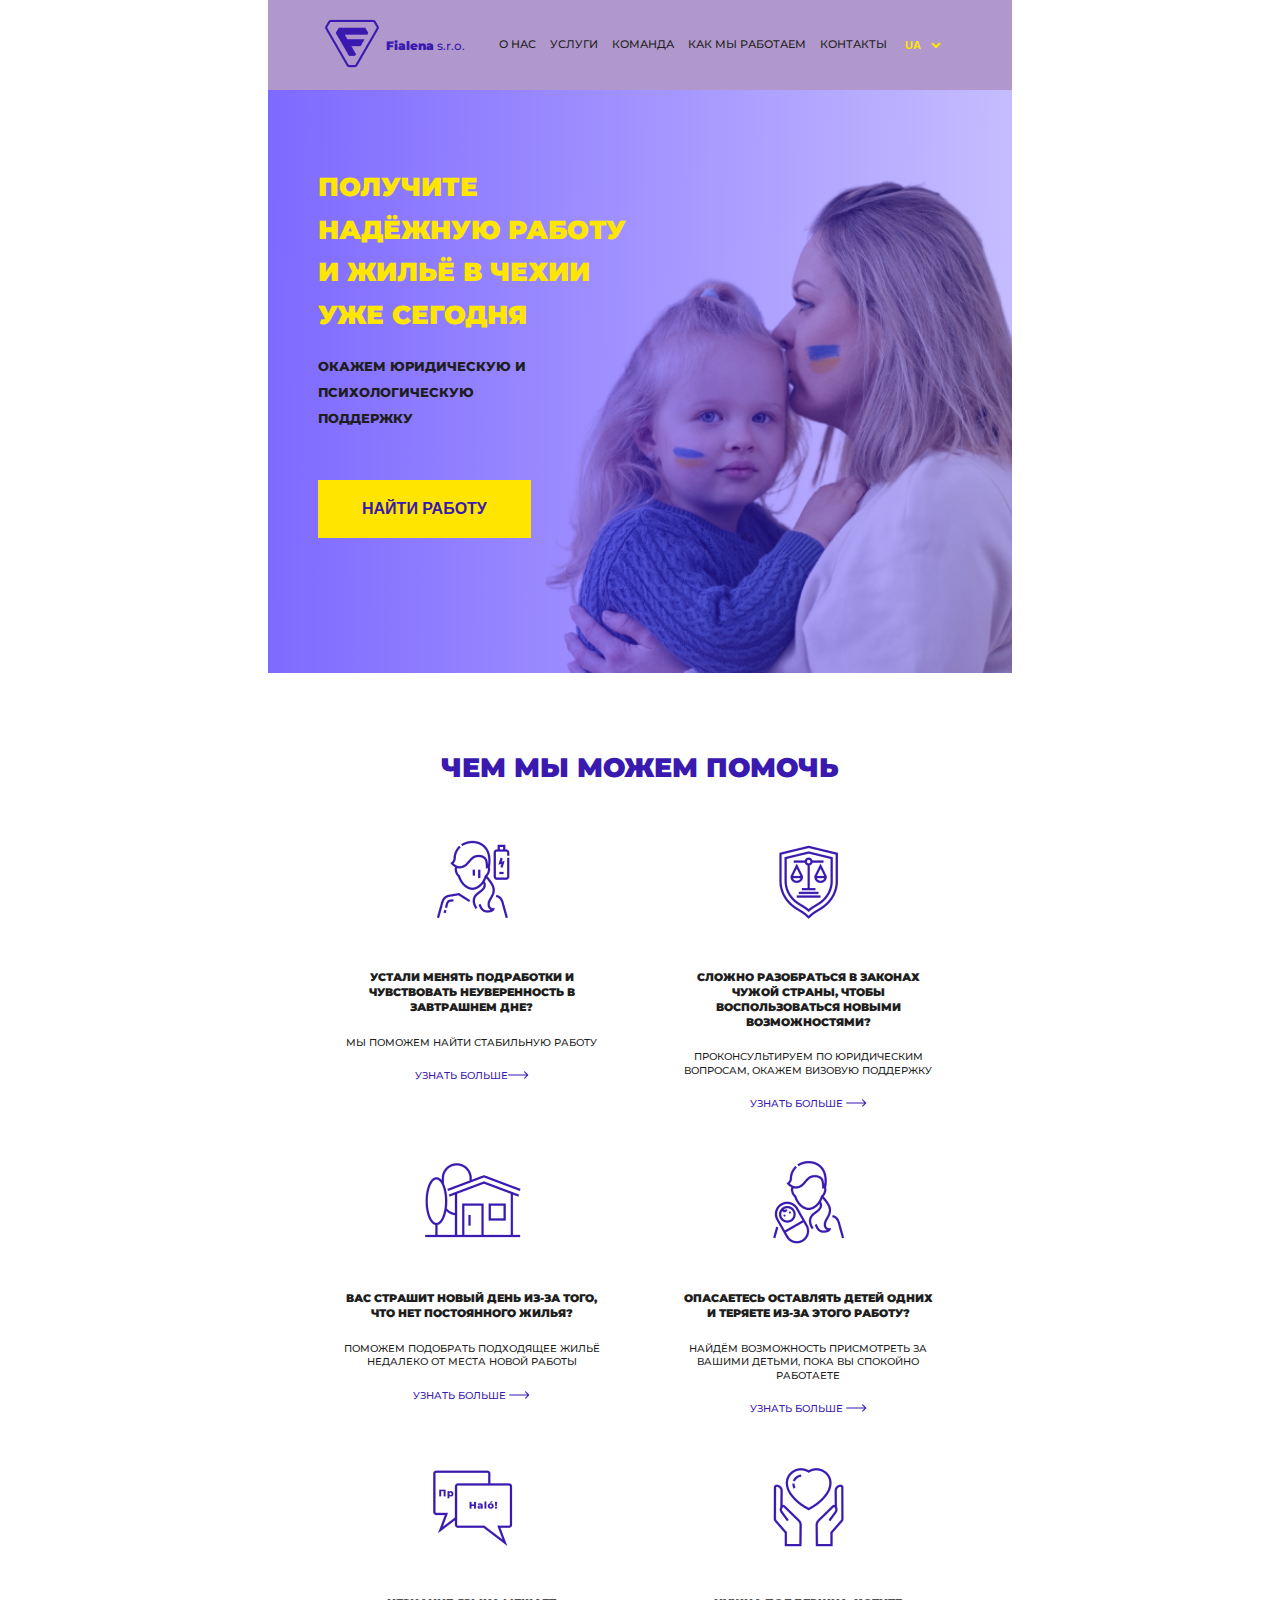
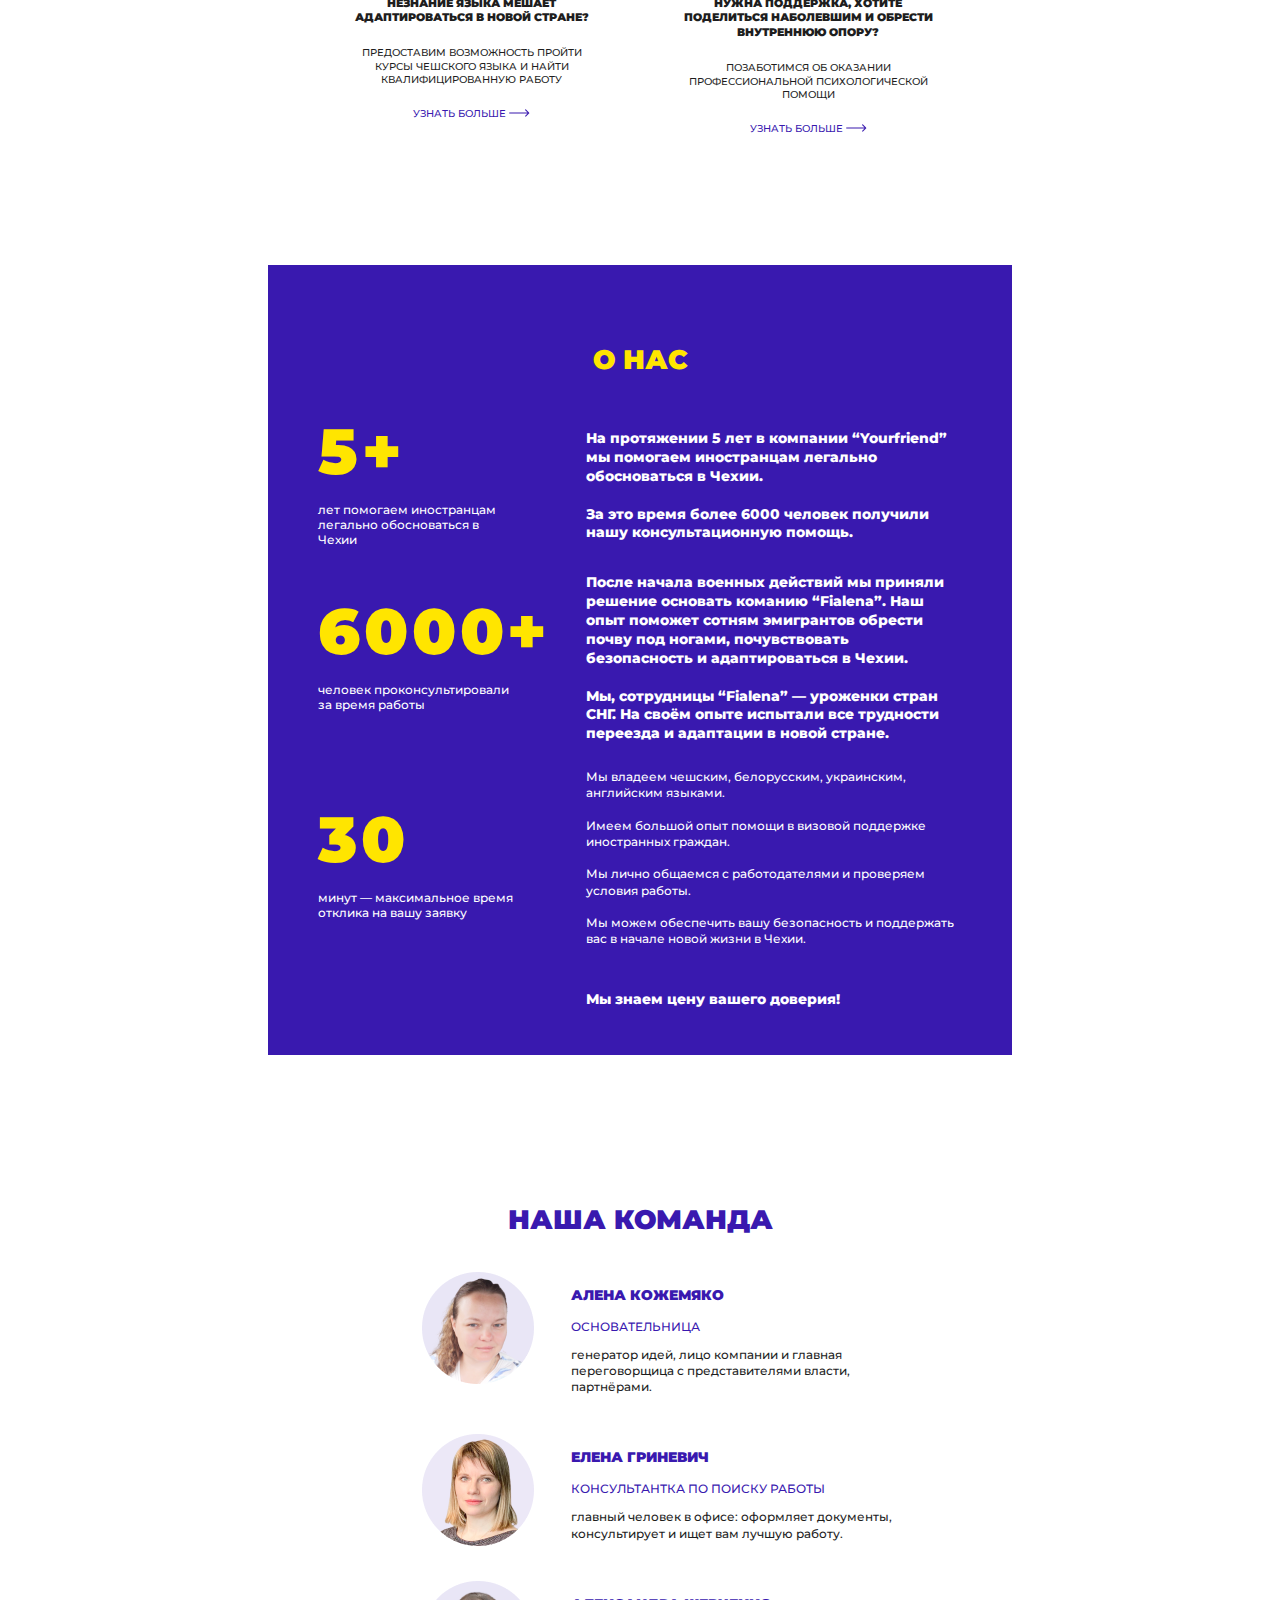
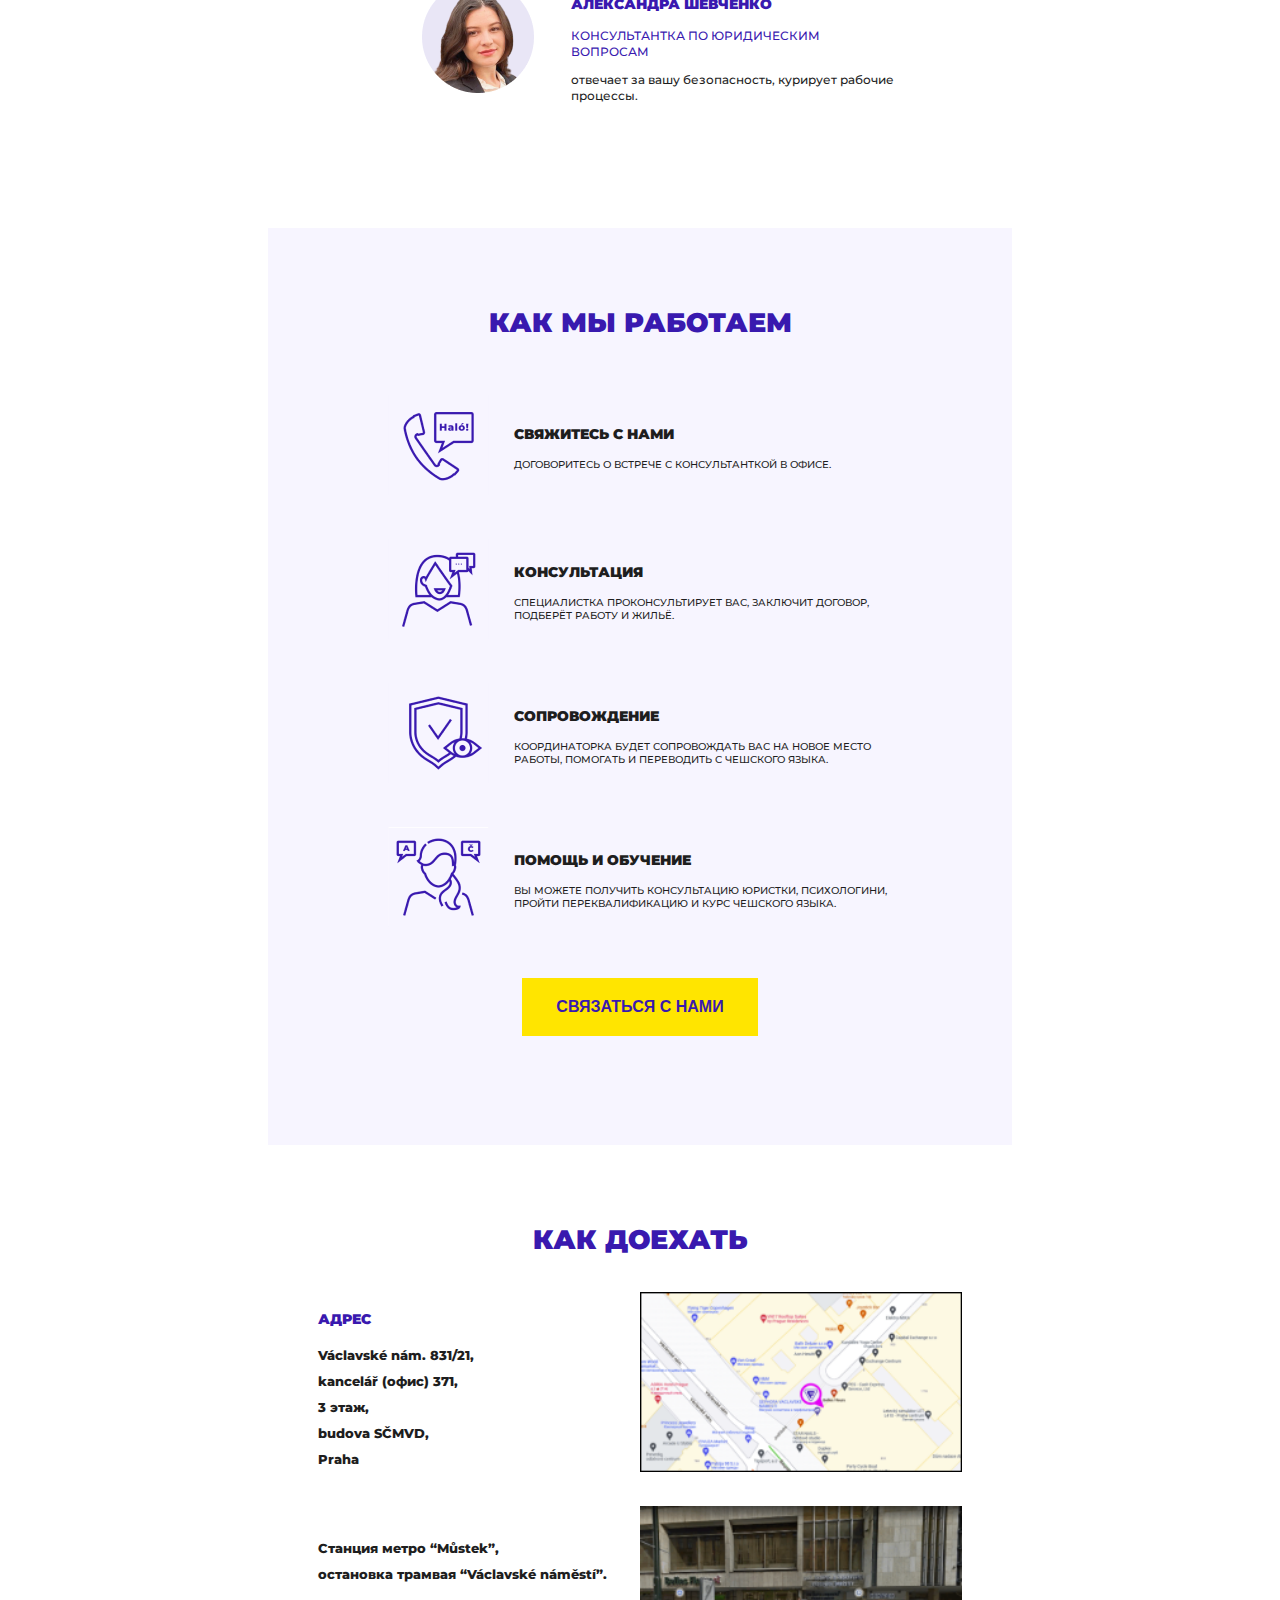
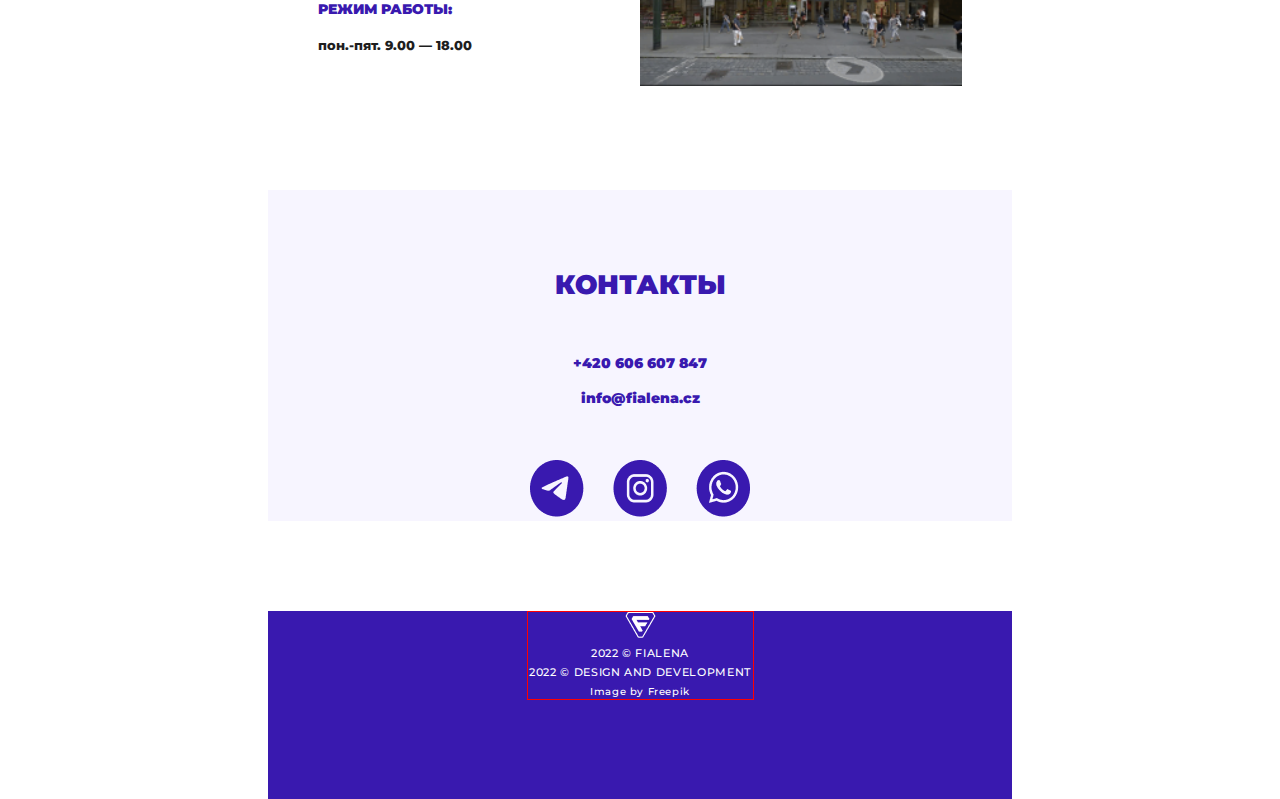
==== index.html @ 47ff2348 "Merge branch 'master' of github.com:sssheina/Order_Prague" ====
<!DOCTYPE html>
<html lang="en">

<head>
    <meta charset="UTF-8">
    <meta http-equiv="X-UA-Compatible" content="IE=edge">
    <meta name="viewport" content="width=device-width, initial-scale=1.0">
    <link rel="stylesheet" href="./assets/styles/css/style.css">
    <title>FIALENA</title>
</head>

<body class="body">

    <!-- ГЛАВНАЯ СТРАНИЦА -->

    <!-- header -->
    <header class="header">
        <div class="header__content container">
            <a class="header__logo" href="#"><img src="./assets/images/logo.png" alt="logo"></a>
            <p class="header__company"><b>Fialena</b> s.r.o.</p>
            <nav class="header-menu">
                <ul class="header__list">
                    <li><a href="#" class="header__link">О НАС</a></li>
                    <li><a href="#" class="header__link">УСЛУГИ</a></li>
                    <li><a href="" class="header__link">КОМАНДА</a></li>
                    <li><a href="" class="header__link">КАК МЫ РАБОТАЕМ</a></li>
                    <li><a href="" class="header__link">КОНТАКТЫ</a></li>
                    <!-- <li><a href="" class="header__link">ЯЗЫКИ</a></li> -->
                    <select name="language" id="language">
                        <option value="ru" data-url="https://example.com/?brand=1">RU</option>
                        <option value="ua" data-url="https://example.com/?brand=1" selected>UA</option>
                        <option value="en"><a href="#1.html">EN</a></option>
                        <option value="cz"><a href="#1.html">CZ</a></option>
                    </select>
                    <!-- <ul class="submenu" id="language">
                        <li><a href="">RU</a></li>
                        <li><a href="">UA</a></li>
                        <li><a href="">CZ</a></li>
                        <li><a href="">EN</a></li>
                    </ul>
                </ul> -->
            </nav>
            <div class="header__burger">
                <span></span>
            </div>

        </div>
    </header>


    <!-- блок главной страницы -->
    <section class="main__main-section">

        <div class="main__main-content container">
            <h1 class="main__title">ПОЛУЧИТЕ НАДЁЖНУЮ РАБОТУ И ЖИЛЬЁ В ЧЕХИИ УЖЕ СЕГОДНЯ</h1>
            <h2 class="main__subtitle">ОКАЖЕМ ЮРИДИЧЕСКУЮ И ПСИХОЛОГИЧЕСКУЮ ПОДДЕРЖКУ</h2>
            <button class="main__button"><a href="#">НАЙТИ РАБОТУ</a></button>
        </div>

    </section>

    <!-- <main class="container"> -->

    <!-- ЧЕМ МЫ МОЖЕМ ПОМОЧЬ -->
    <section class="main__help-section">
        <div class="main__help-content container ">
            <h2 class="main__help-title section-title">ЧЕМ МЫ МОЖЕМ ПОМОЧЬ</h2>

            <div class="main__grid-container">
                <div class="main__card">
                    <div class="main__icon"><img src="./assets/images/battery-icon.png" alt="Battery Icon">
                    </div>

                    <div class="main__card-text">
                        <p class="main__card-title">УСТАЛИ МЕНЯТЬ ПОДРАБОТКИ И ЧУВСТВОВАТЬ НЕУВЕРЕННОСТЬ В
                            ЗАВТРАШНЕМ
                            ДНЕ?
                        </p>
                        <p class="main__card-subtitle">МЫ ПОМОЖЕМ НАЙТИ СТАБИЛЬНУЮ РАБОТУ</p>
                        <p class="main__card-link">УЗНАТЬ БОЛЬШЕ<img src="./assets/images/Arrow 3.png" alt="arrow">
                        </p>
                    </div>
                </div>

                <div class="main__card">

                    <div class="main__icon"><img src="./assets/images/low-icon.png" alt="Low Icon">
                    </div>
                    <div class="main__card-text">
                        <p class="main__card-title">СЛОЖНО РАЗОБРАТЬСЯ В ЗАКОНАХ ЧУЖОЙ СТРАНЫ, ЧТОБЫ ВОСПОЛЬЗОВАТЬСЯ
                            НОВЫМИ
                            ВОЗМОЖНОСТЯМИ?</p>
                        <p class="main__card-subtitle">ПРОКОНСУЛЬТИРУЕМ ПО ЮРИДИЧЕСКИМ ВОПРОСАМ, ОКАЖЕМ ВИЗОВУЮ
                            ПОДДЕРЖКУ
                        </p>
                        <p class="main__card-link">УЗНАТЬ БОЛЬШЕ <img src="./assets/images/Arrow 3.png" alt="arrow">
                        </p>
                    </div>
                </div>

                <div class="main__card">
                    <div class="main__icon"><img src="./assets/images/house-icon.png" alt="House Icon">
                    </div>
                    <div class="main__card-text">
                        <p class="main__card-title">ВАС СТРАШИТ НОВЫЙ ДЕНЬ ИЗ-ЗА ТОГО, ЧТО НЕТ ПОСТОЯННОГО ЖИЛЬЯ?
                        </p>
                        <p class="main__card-subtitle">ПОМОЖЕМ ПОДОБРАТЬ ПОДХОДЯЩЕЕ ЖИЛЬЁ НЕДАЛЕКО ОТ МЕСТА НОВОЙ
                            РАБОТЫ
                        </p>
                        <p class="main__card-link">УЗНАТЬ БОЛЬШЕ <img src="./assets/images/Arrow 3.png" alt="arrow">
                        </p>
                    </div>
                </div>

                <div class="main__card">

                    <div class="main__icon"><img src="./assets/images/child-icon.png" alt="Child">
                    </div>
                    <div class="main__card-text">
                        <p class="main__card-title">ОПАСАЕТЕСЬ ОСТАВЛЯТЬ ДЕТЕЙ ОДНИХ И ТЕРЯЕТЕ ИЗ-ЗА ЭТОГО РАБОТУ?
                        </p>
                        <p class="main__card-subtitle"> НАЙДЁМ ВОЗМОЖНОСТЬ ПРИСМОТРЕТЬ ЗА ВАШИМИ ДЕТЬМИ, ПОКА ВЫ
                            СПОКОЙНО
                            РАБОТАЕТЕ</p>
                        <p class="main__card-link">УЗНАТЬ БОЛЬШЕ <img src="./assets/images/Arrow 3.png" alt="arrow">
                        </p>
                    </div>
                </div>

                <div class="main__card">
                    <div class="main__icon"><img src="./assets/images/language-icon.png" alt="Language Courses">
                    </div>
                    <div class="main__card-text">
                        <p class="main__card-title">НЕЗНАНИЕ ЯЗЫКА МЕШАЕТ АДАПТИРОВАТЬСЯ В НОВОЙ СТРАНЕ? </p>
                        <p class="main__card-subtitle">ПРЕДОСТАВИМ ВОЗМОЖНОСТЬ ПРОЙТИ КУРСЫ ЧЕШСКОГО ЯЗЫКА И НАЙТИ
                            КВАЛИФИЦИРОВАННУЮ РАБОТУ</p>
                        <p class="main__card-link">УЗНАТЬ БОЛЬШЕ <img src="./assets/images/Arrow 3.png" alt="arrow">
                        </p>
                    </div>
                </div>

                <div class="main__card">
                    <div class="main__icon"><img src="./assets/images/support-icon.png" alt="Support">
                    </div>
                    <div class="main__card-text">
                        <p class="main__card-title">НУЖНА ПОДДЕРЖКА, ХОТИТЕ ПОДЕЛИТЬСЯ НАБОЛЕВШИМ И ОБРЕСТИ
                            ВНУТРЕННЮЮ
                            ОПОРУ?
                        </p>
                        <p class="main__card-subtitle">ПОЗАБОТИМСЯ ОБ ОКАЗАНИИ
                            ПРОФЕССИОНАЛЬНОЙ ПСИХОЛОГИЧЕСКОЙ ПОМОЩИ</p>
                        <p class="main__card-link">УЗНАТЬ БОЛЬШЕ <img src="./assets/images/Arrow 3.png" alt="arrow">
                        </p>
                    </div>
                </div>
            </div>
        </div>
    </section>



    <!-- О НАС -->
    <section class="main__about-us">
        <div class="container">
            <h2 class="main__about-us-title section-title">О НАС</h2>
            <div class="main__about-grid">
                <div>
                    <p class="main__number">5+</p>
                    <p class="main__number-text">лет помогаем иностранцам легально обосноваться в Чехии</p>
                </div>
                <p class="main__about-text">На протяжении 5 лет в компании “Yourfriend” мы помогаем иностранцам легально
                    обосноваться в
                    Чехии.
                    <br>
                    <br>
                    За это время более 6000 человек получили нашу консультационную помощь.
                    <br>
                </p>
            </div>

            <div class="main__about-grid">
                <div>
                    <p class="main__number">6000+</p>
                    <p class="main__number-text">человек проконсультировали за время работы</p>
                </div>
                <p class="main__about-text">
                    После начала военных действий мы приняли решение основать команию “Fialena”. Наш опыт поможет
                    сотням
                    эмигрантов обрести почву под ногами, почувствовать безопасность и адаптироваться в Чехии.
                    <br>
                    <br>
                    Мы, сотрудницы “Fialena” — уроженки стран СНГ. На своём опыте испытали все трудности переезда и
                    адаптации в
                    новой стране.
                </p>
            </div>
            <div class="main__about-grid">
                <div>
                    <p class="main__number">30</p>
                    <p class="main__number-text">минут — максимальное время отклика на вашу заявку</p>
                </div>
                <p class="main__about-text-light">Мы владеем чешским, белорусским, украинским, английским языками.
                    <br>
                    <br>
                    Имеем большой опыт помощи в визовой поддержке иностранных граждан.
                    <br>
                    <br>
                    Мы лично общаемся с работодателями и проверяем условия работы.
                    <br>
                    <br>
                    Мы можем обеспечить вашу безопасность и поддержать вас в начале новой жизни в Чехии.
                    <br>
                    <br>
                    <p class="empty"></p>
                    <p class="main__about-text">Мы знаем цену вашего доверия!</p>
                </p>

            </div>
        </div>
    </section>

    <!-- НАША КОМАНДА -->

    <section class="main__team-section">
        <div class="container">
            <h2 class="main__team-main-title section-title">НАША КОМАНДА</h2>
            <div class="main__team-card-container">
                <div class="main__team-card">
                    <div class="main__team-icon">
                        <img src="./assets/images/alena-icon.png" alt="Алёна">
                    </div>
                    <div class="main__team-info">
                        <p class="main__team-title">АЛЕНА КОЖЕМЯКО</p>
                        <p class="main__team-subtitle">ОСНОВАТЕЛЬНИЦА</p>
                        <p class="main__team-text">генератор идей, лицо компании и главная переговорщица с
                            представителями
                            власти, партнёрами.</p>
                    </div>
                </div>

                <div class="main__team-card">
                    <div class="main__team-icon">
                        <img src="./assets/images/elena-icon.png" alt="Елена">
                    </div>
                    <div class="main__team-info">
                        <p class="main__team-title">ЕЛЕНА ГРИНЕВИЧ</p>
                        <p class="main__team-subtitle">КОНСУЛЬТАНТКА ПО ПОИСКУ РАБОТЫ</p>
                        <p class="main__team-text">главный человек в офисе: оформляет документы,
                            консультирует и ищет вам лучшую работу.</p>
                    </div>
                </div>

                <div class="main__team-card">
                    <div class="main__team-icon">
                        <img src="./assets/images/alexandra-icon.png" alt="Александра">
                    </div>
                    <div class="main__team-info">
                        <p class="main__team-title">АЛЕКСАНДРА ШЕВЧЕНКО</p>
                        <p class="main__team-subtitle">КОНСУЛЬТАНТКА ПО ЮРИДИЧЕСКИМ ВОПРОСАМ</p>
                        <p class="main__team-text">отвечает за вашу безопасность, курирует рабочие процессы.</p>
                    </div>
                </div>
            </div>
        </div>
    </section>


    <!-- КАК МЫ РАБОТАЕМ -->

    <section class="main__working-section">
        <div class="main__working container">
            <h2 class="main__working-title section-title">КАК МЫ РАБОТАЕМ</h2>
            <div class="main__working-content">
                <div class="main__working-card">
                    <div class="main__working-icon">
                        <img src="./assets/images/contact-icon.png" alt="Contact">
                    </div>
                    <div class="main__working-info">
                        <p class="main__working-card-title">СВЯЖИТЕСЬ С НАМИ</p>
                        <p class="main__working-text"> ДОГОВОРИТЕСЬ О ВСТРЕЧЕ С КОНСУЛЬТАНТКОЙ В ОФИСЕ.</p>
                    </div>
                </div>

                <div class="main__working-card">
                    <div class="main__working-icon">
                        <img src="./assets/images/consult-icon.png" alt="Consultation">
                    </div>
                    <div class="main__working-info">
                        <p class="main__working-card-title">КОНСУЛЬТАЦИЯ </p>
                        <p class="main__working-text"> СПЕЦИАЛИСТКА ПРОКОНСУЛЬТИРУЕТ ВАС, ЗАКЛЮЧИТ ДОГОВОР, ПОДБЕРЁТ
                            РАБОТУ И ЖИЛЬЁ.</p>
                    </div>
                </div>

                <div class="main__working-card">
                    <div class="main__working-icon">
                        <img src="./assets/images/assistance-icon.png" alt="Coordination">
                    </div>
                    <div class="main__working-info">
                        <p class="main__working-card-title">СОПРОВОЖДЕНИЕ </p>
                        <p class="main__working-text">КООРДИНАТОРКА БУДЕТ СОПРОВОЖДАТЬ ВАС НА НОВОЕ МЕСТО РАБОТЫ,
                            ПОМОГАТЬ И ПЕРЕВОДИТЬ С ЧЕШСКОГО ЯЗЫКА.</p>
                    </div>
                </div>

                <div class="main__working-card">
                    <div class="main__working-icon">
                        <img src="./assets/images/study-help-icon.png" alt="Study help">
                    </div>
                    <div class="main__working-info">
                        <p class="main__working-card-title">ПОМОЩЬ И ОБУЧЕНИЕ </p>
                        <p class="main__working-text"> ВЫ МОЖЕТЕ ПОЛУЧИТЬ КОНСУЛЬТАЦИЮ ЮРИСТКИ, ПСИХОЛОГИНИ, ПРОЙТИ
                            ПЕРЕКВАЛИФИКАЦИЮ И КУРС ЧЕШСКОГО ЯЗЫКА.</p>
                    </div>
                </div>
            </div>
            <button class="main__working-button"><a href="#">СВЯЗАТЬСЯ С НАМИ</a></button>
        </div>
    </section>


    <!-- КАК ДОЕХАТЬ -->

    <section class="main__how-to-get">
        <div class="container">
            <h2 class="main__how-to-get-title section-title">КАК ДОЕХАТЬ</h2>

            <div class="main__how-to-get-content">
                <div class="main__how-to-get-text">
                    <div>
                        <p class="main__how-to-get-card-title">АДРЕС</p>
                        <p class="main__how-to-get-card-text">Václavské nám. 831/21,
                            <br>
                            kancelář (офис) 371,
                            <br>
                            3 этаж,
                            <br>
                            budova SČMVD,
                            <br>
                            Praha</p>
                    </div>
                    <div>
                        <p class="main__how-to-get-card-text">Станция метро “Můstek”,
                            <br>
                            остановка трамвая “Václavské náměstí”.</p>
                        <p class="main__how-to-get-card-title">РЕЖИМ РАБОТЫ:</p>
                        <p class="main__how-to-get-card-text">пон.-пят. 9.00 — 18.00</p>
                    </div>
                </div>

                <div class="main__how-to-get-pictures">
                    <div class="main__how-to-get-card-img"><img src="./assets/images/map.png" alt="Map"></div>

                    <div class="main__how-to-get-card-img"><img src="./assets/images/place-gif.png" alt="Gif"></div>
                </div>
            </div>
        </div>
    </section>


    <!-- КОНТАКТЫ -->
    <section class="main__contacts">
        <div class="container">
            <h2 class="main__contacts-title section-title">КОНТАКТЫ</h2>

            <div class="main__contacts-content">
                <p><a class="main__contact" href="tel:+420606607847">+420 606 607 847</a></p>
                <p><a class="main__contact" href="mailto:info@fialena.cz">info@fialena.cz</a></p>
                <div class="main__contacts-icons">
                    <a href=""><img src="./assets/images/icon_telegram.png" alt="Telegram"></a>
                    <a href=""><img src="./assets/images/icon_instagram.png" alt="Instagram"></a>
                    <a href=""><img src="./assets/images/icon_whatsapp.png" alt="WhatsApp"></a>
                </div>
            </div>
        </div>
    </section>

    <!-- ФУТЕР -->
    <footer class="footer">
        <div class="container">
            <div class="footer__content">
                <img src="./assets/images/footer-logo.png" alt="Logo">
                <br>
                <a class="footer__link" href="#">2022 &copy; FIALENA</a>
                <br>
                <a class="footer__link" href="#">2022 &copy; DESIGN AND DEVELOPMENT</a>
                <br>
                <a class="footer__freepik" href="https://www.freepik.com/free-photo/medium-shot-ukranian-mother-kissing-kid_24996435.htm">Image by Freepik</a>
                
            </div>
        </div>


    </footer>
    <a href="#" class="btn-up btn-up_hide"></a>

    <!-- </main> -->

    <script src="./assets/scripts/prague.js"></script>

</body>

</html>
---- assets/styles/css/style.css ----
@font-face {
  font-family: "Montserrat";
  src: url(/assets/fonts/Montserrat-Medium.ttf);
  font-weight: 400;
  font-style: normal;
}
@font-face {
  font-family: "Montserrat";
  src: url(/assets/fonts/Montserrat-Medium.ttf);
  font-weight: 500;
  font-style: normal;
}
@font-face {
  font-family: "Montserrat";
  src: url(/assets/fonts/Montserrat-ExtraBold.ttf);
  font-weight: 600;
  font-style: normal;
}
@font-face {
  font-family: "Montserrat";
  src: url(/assets/fonts/Montserrat-Black.ttf);
  font-weight: 700;
  font-style: normal;
}
@font-face {
  font-family: "Montserrat";
  src: url(/assets/fonts/Montserrat-Black.ttf);
  font-weight: 900;
  font-style: normal;
}
.body {
  font-family: "Montserrat";
  font-weight: 500;
  font-style: normal;
  min-width: 300px;
  max-width: 744px;
  margin: 0 auto;
}

.container {
  max-width: 644px;
  margin: 0 50px;
}

@media (max-width: 456px) {
  .container {
    margin: 0 30px;
  }
}
.header {
  z-index: 10;
  background: rgb(176, 152, 204);
  height: 90px;
}

.header__content {
  height: 100%;
  display: flex;
  justify-content: space-evenly;
  align-items: center;
}

.header__company {
  font-weight: 400;
  font-size: 12px;
  color: #3919af;
}

.header__list {
  display: flex;
  justify-content: space-between;
  column-gap: 14px;
  margin: 0 14px 0 30px;
  padding: 0;
}

.header__list li {
  list-style: none;
}

.header__link {
  text-decoration: none;
  font-size: 11px;
  font-weight: 500;
  color: #1e1e1e;
}

.header__burger {
  display: none;
}

#language {
  width: 43px;
  height: 25px;
  color: #ffe600;
  border-radius: 2.5px;
  border: none;
  background: none;
  font-weight: bolder;
  font-size: 11px;
}

#language:focus {
  border: 1px solid #3919af;
  background: #3919af;
}

@media (max-width: 456px) {
  .header {
    height: 70px;
  }
  .header__content {
    height: 100%;
    display: flex;
    justify-content: space-between;
    align-items: center;
  }
  .header__logo {
    display: none;
  }
  .header__company {
    font-weight: 400;
    font-size: 12px;
    color: #3919af;
  }
  .header__list {
    padding: 0;
    display: flex;
    background: #3919af;
    position: fixed;
    justify-content: space-evenly;
    align-items: center;
    flex-direction: column;
    background: #201a43;
    width: 90%;
    height: 100%;
    top: -110%;
    left: 0;
    transition: all 0.3s ease 0s;
    overflow: auto;
  }
  .header__list.active {
    top: 0;
    padding: 0;
  }
  .header__link {
    font-size: 24px;
    font-weight: 500;
    color: #fff;
  }
  .header__burger {
    display: block;
    position: relative;
    width: 50px;
    height: 31px;
    cursor: pointer;
  }
  .header__burger::before {
    z-index: 10;
    content: "";
    background-color: #3919af;
    position: absolute;
    width: 100%;
    height: 3px;
    top: 0;
    transition: all 0.3s ease 0s;
  }
  .header__burger span {
    position: absolute;
    background-color: #3919af;
    right: 0;
    width: 100%;
    height: 3px;
    top: 14px;
    transition: all 0.3s ease 0s;
  }
  .header__burger::after {
    z-index: 10;
    content: "";
    background-color: #3919af;
    position: absolute;
    right: 0;
    width: 100%;
    height: 3px;
    bottom: 0;
    transition: all 0.3s ease 0s;
  }
  .header__burger.active span {
    transform: scale(0);
  }
  .header__burger.active::before {
    transform: rotate(45deg);
    width: 100%;
    top: 14px;
    height: 3px;
  }
  .header__burger.active::after {
    transform: rotate(-45deg);
    width: 100%;
    bottom: 14px;
    height: 3px;
  }
}
.section-title {
  margin: 0 auto;
  font-weight: 900;
  font-size: calc(20px + 0.5376344086vw);
  line-height: 29px;
  padding: 80px 0 38px 0;
  text-align: center;
}

@media (max-width: 456px) {
  .section-title {
    font-size: calc(20px + 6.8 * (100vw - 320px) / 744);
    padding: 70px 0 38px 0;
  }
}
.main__main-section {
  background-image: url(/assets/images/main-background.png);
  background-position: center center;
  background-repeat: no-repeat;
  background-size: cover;
  height: 583px;
}

.main__main-content {
  height: 355px;
  padding: 59px 0 79px 0;
}

.main__title {
  max-width: 316px;
  font-size: 26px;
  font-weight: 900;
  line-height: 163%;
  padding: 0;
  color: #ffe600;
}

.main__subtitle {
  max-width: 241px;
  font-size: 13px;
  font-weight: 600;
  line-height: 200%;
  color: #1e1e1e;
}

.main__button {
  background: #ffe500;
  border: none;
  padding: 20px 44px;
  margin-top: 38px;
}

.main__button a {
  text-decoration: none;
  font-weight: 700;
  font-size: 16px;
  color: #3919af;
}

.main__help-title {
  color: #3919af;
}

.main__grid-container {
  display: grid;
  grid-template-columns: repeat(auto-fit, minmax(240px, 1fr));
  column-gap: 29px;
  justify-items: center;
  margin-bottom: 100px;
}

.main__icon {
  margin: 10px auto 25px;
  max-width: 100px;
}

.main__card-text {
  display: flex;
  flex-direction: column;
  justify-content: center;
  align-items: center;
  max-width: 259px;
}

.main__card-title {
  font-weight: 700;
  font-size: 11px;
  line-height: 135%;
  color: #1e1e1e;
  text-align: center;
}

.main__card-subtitle {
  font-weight: 400;
  font-size: 10px;
  line-height: 135%;
  color: #1e1e1e;
  text-align: center;
}

.main__card-link {
  font-weight: 400;
  font-size: 10px;
  line-height: 135%;
  color: #3919af;
  margin-bottom: 30px;
}

@media (max-width: 456px) {
  .main__grid-container {
    margin-bottom: 100px;
  }
}
.main__about-us {
  background: #3919af;
}

.main__about-us-title {
  color: #ffe500;
}

.main__about-grid {
  display: grid;
  grid-template-columns: 35% 60%;
  column-gap: 43px;
  align-items: center;
}

.main__about-grid:last-child {
  margin-bottom: 70px;
}

.main__number {
  max-width: 228px;
  color: #ffe500;
  font-weight: 900;
  font-size: 64px;
  margin: 0;
  letter-spacing: 0.06em;
}

.main__number-text {
  max-width: 198px;
  font-weight: 500;
  font-size: 12px;
  color: #ffffff;
}

.main__about-text {
  max-width: 372px;
  font-weight: 600;
  font-size: 14px;
  line-height: 135%;
  color: #ffffff;
}

.main__about-text-light {
  font-weight: 500;
  font-size: 12px;
  line-height: 135%;
  color: #ffffff;
}

@media (max-width: 456px) {
  .main__about-grid {
    grid-template-columns: 1fr;
  }
  .main__number,
.main__number-text,
.empty {
    display: none;
  }
  .main__about-grid:last-child {
    margin-bottom: 40px;
  }
}
.main__team-main-title {
  color: #3919af;
}

.main__team-card-container {
  margin-bottom: 111px;
}

.main__team-card {
  max-width: 510px;
  margin: 0 auto 27px;
  display: flex;
  justify-content: center;
}

.main__team-card:last-child {
  margin-bottom: 0;
}

.main__team-icon {
  margin: 0 auto;
  max-width: 112px;
}

.main__team-info {
  max-width: 324px;
}

.main__team-title {
  font-weight: 700;
  font-size: 14px;
  line-height: 135%;
  color: #3919af;
}

.main__team-subtitle {
  font-weight: 500;
  font-size: 12px;
  line-height: 135%;
  color: #3919af;
}

.main__team-text {
  font-weight: 500;
  font-size: 12px;
  line-height: 135%;
  color: #1e1e1e;
}

@media (max-width: 456px) {
  .main__team-card-container {
    margin-bottom: 100px;
  }
  .main__team-card {
    display: flex;
    flex-direction: column;
    margin-bottom: 30px;
  }
  .main__team-card:last-child {
    margin-bottom: 0;
  }
  .main__team-title,
.main__team-subtitle,
.main__team-text {
    margin: 0 auto 8px;
    text-align: center;
  }
  .main__team-icon {
    margin: 10px auto 25px;
  }
}
.main__working-section {
  background: #f7f5ff;
}

.main__working {
  display: flex;
  flex-direction: column;
}

.main__working-title {
  color: #3919af;
}

.main__working-content {
  margin: 0 auto;
  max-width: 530px;
}

.main__working-card {
  display: flex;
  align-items: center;
  column-gap: 25px;
}

.main__working-icon {
  margin: 20px 0 20px 12.5px;
}

.main__working-card-title {
  font-weight: 700;
  font-size: 14px;
  line-height: 135%;
  color: #1e1e1e;
}

.main__working-text {
  font-weight: 400;
  font-size: 10px;
  line-height: 135%;
  color: #1e1e1e;
}

.main__working-button {
  background: #ffe500;
  border: none;
  padding: 20px 34px;
  margin: 27px auto 109px;
}

.main__working-button a {
  text-decoration: none;
  font-weight: 800;
  font-size: 16px;
  color: #3919af;
}

@media (max-width: 456px) {
  .main__working-card {
    display: flex;
    flex-direction: column;
    margin-bottom: 15px;
  }
  .main__working-icon {
    margin: 10px auto 15px;
  }
  .main__working-card-title,
.main__working-text {
    text-align: center;
  }
}
.main__how-to-get-title {
  color: #3919af;
}

.main__how-to-get-content {
  display: grid;
  grid-template-columns: repeat(auto-fit, minmax(240px, 1fr));
  margin-bottom: 100px;
}

.main__how-to-get-text {
  display: grid;
  grid-template-columns: repeat(auto-fit, minmax(200px, 1fr));
  align-items: center;
}

.main__how-to-get-card-title {
  font-weight: 700;
  font-size: 14px;
  line-height: 135%;
  color: #3919af;
  margin: 0;
}

.main__how-to-get-card-text {
  text-align: justify;
  font-weight: 600;
  font-size: 13px;
  line-height: 200%;
  color: #1e1e1e;
}

.main__how-to-get-pictures {
  display: grid;
  grid-template-columns: repeat(auto-fit, minmax(200px, 1fr));
  row-gap: 30px;
}

.main__how-to-get-card-img img {
  width: 100%;
  object-fit: cover;
}

@media (max-width: 456px) {
  .main__how-to-get-card-title,
.main__how-to-get-card-text {
    text-align: center;
  }
  .main__how-to-get-content {
    row-gap: 38px;
  }
}
.main__contacts {
  background: #f7f5ff;
}

.main__contacts-title {
  color: #3919af;
}

.main__contacts-content {
  text-align: center;
  max-width: 220px;
  margin: 0 auto 90px;
}

.main__contacts-icons {
  display: flex;
  column-gap: 29px;
  margin: 52px auto 0;
}

.main__contact {
  text-decoration: none;
  font-weight: 700;
  font-size: 14px;
  line-height: 135%;
  color: #3919af;
}

@media (max-width: 456px) {
  .main__contacts-icons {
    column-gap: 30px;
    margin: 86px auto 0;
  }
}
.footer {
  background: #3919af;
  height: 188px;
}

.footer__content {
  border: 1px solid red;
  text-align: center;
  max-width: 225px;
  height: 100%;
  margin: 38px auto;
}

.footer__link {
  color: #fff;
  text-decoration: none;
  font-weight: 500;
  font-size: 11px;
  line-height: 13px;
  letter-spacing: 0.06em;
}

.footer__freepik {
  color: #ffffff;
  text-decoration: none;
  font-weight: 500;
  font-size: 10px;
  line-height: 12px;
  letter-spacing: 0.06em;
}

.btn-up {
  font-family: "Open Sans";
  position: fixed;
  background: #ffe500;
  right: 1em;
  bottom: 1em;
  cursor: pointer;
  display: flex;
  align-items: center;
  justify-content: center;
  width: 45px;
  height: 45px;
  border-radius: 50%;
  transition: opacity 0.15s ease-in-out, transform 0.3s ease-in-out;
  transform: translateY(0);
  opacity: 1;
}

.btn-up:hover {
  background-color: rgba(0, 0, 0, 0.3);
  transform: scale(1.1);
}

.btn-up::before {
  content: url("/assets/images/arrow-up.png");
}

.btn-up_hide {
  display: none;
}

.btn-up_hiding {
  opacity: 0;
  transform: translateY(100px);
}

/*# sourceMappingURL=style.css.map */
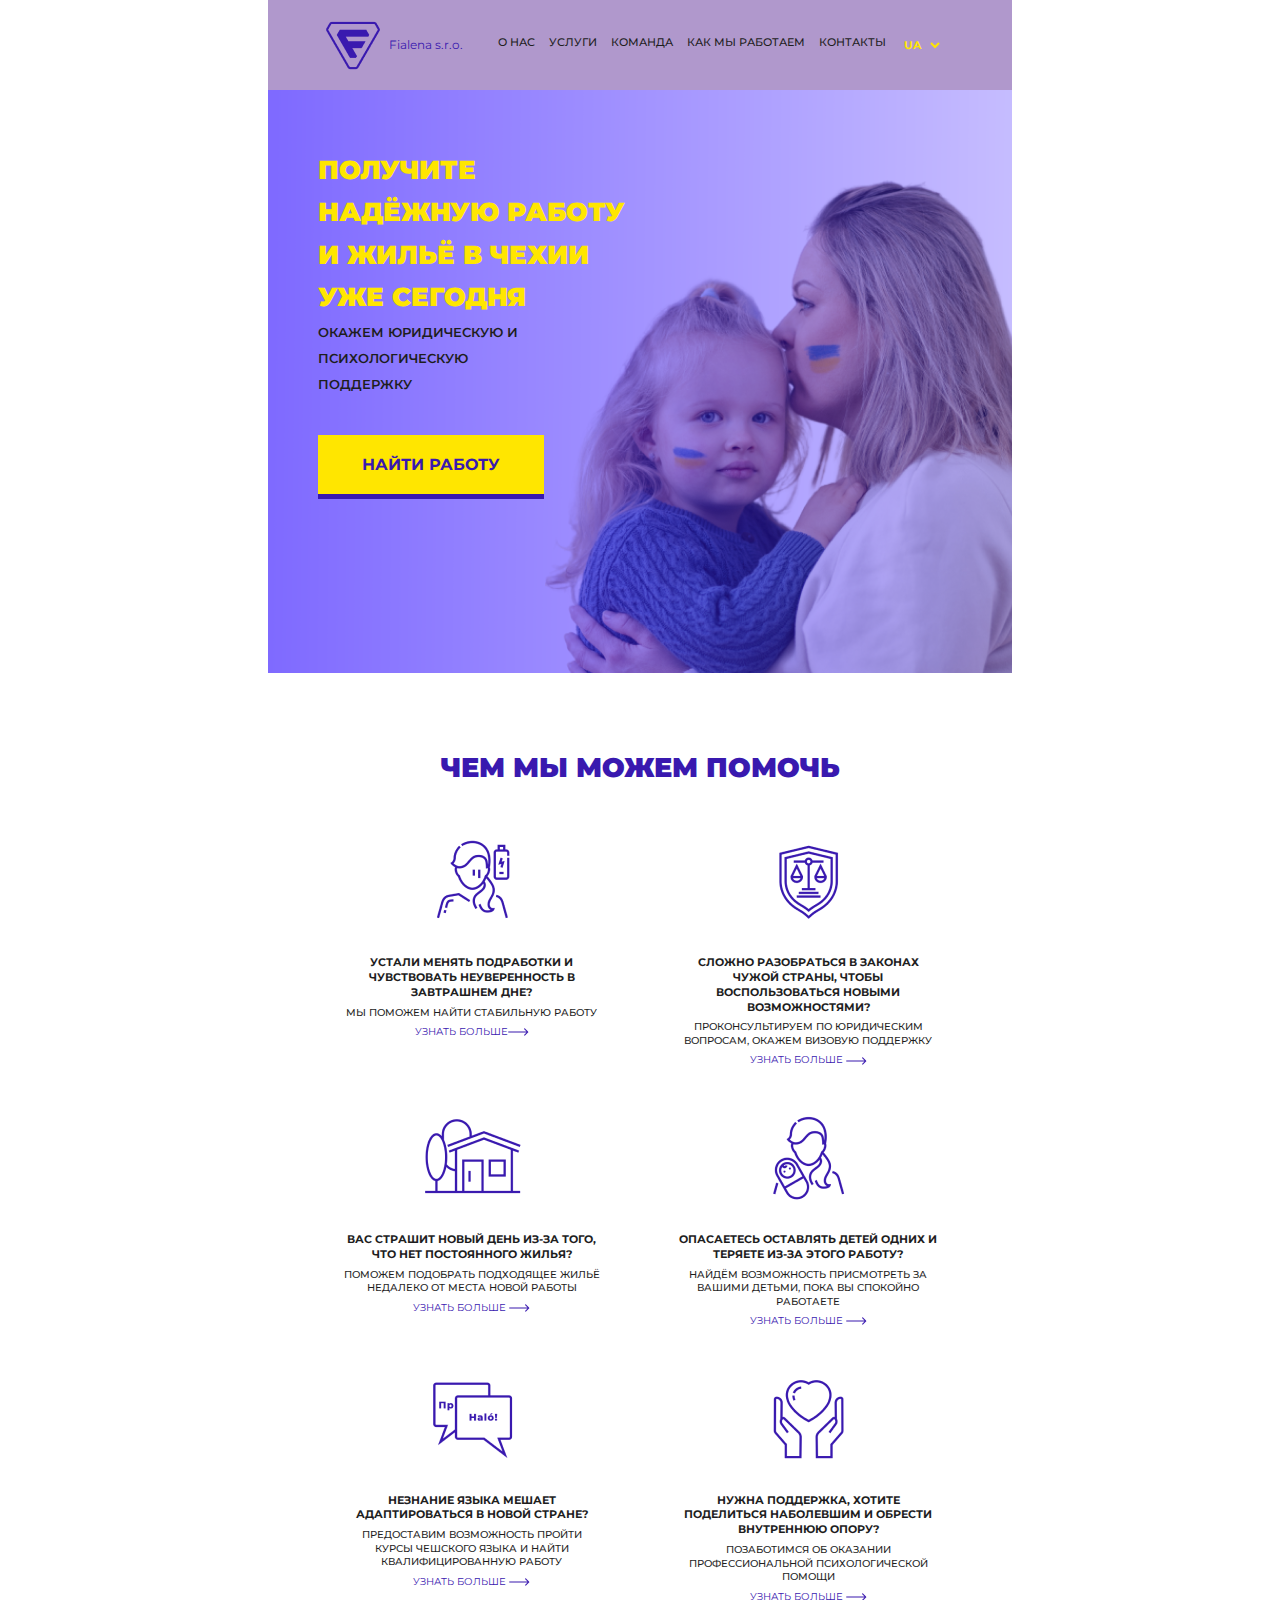
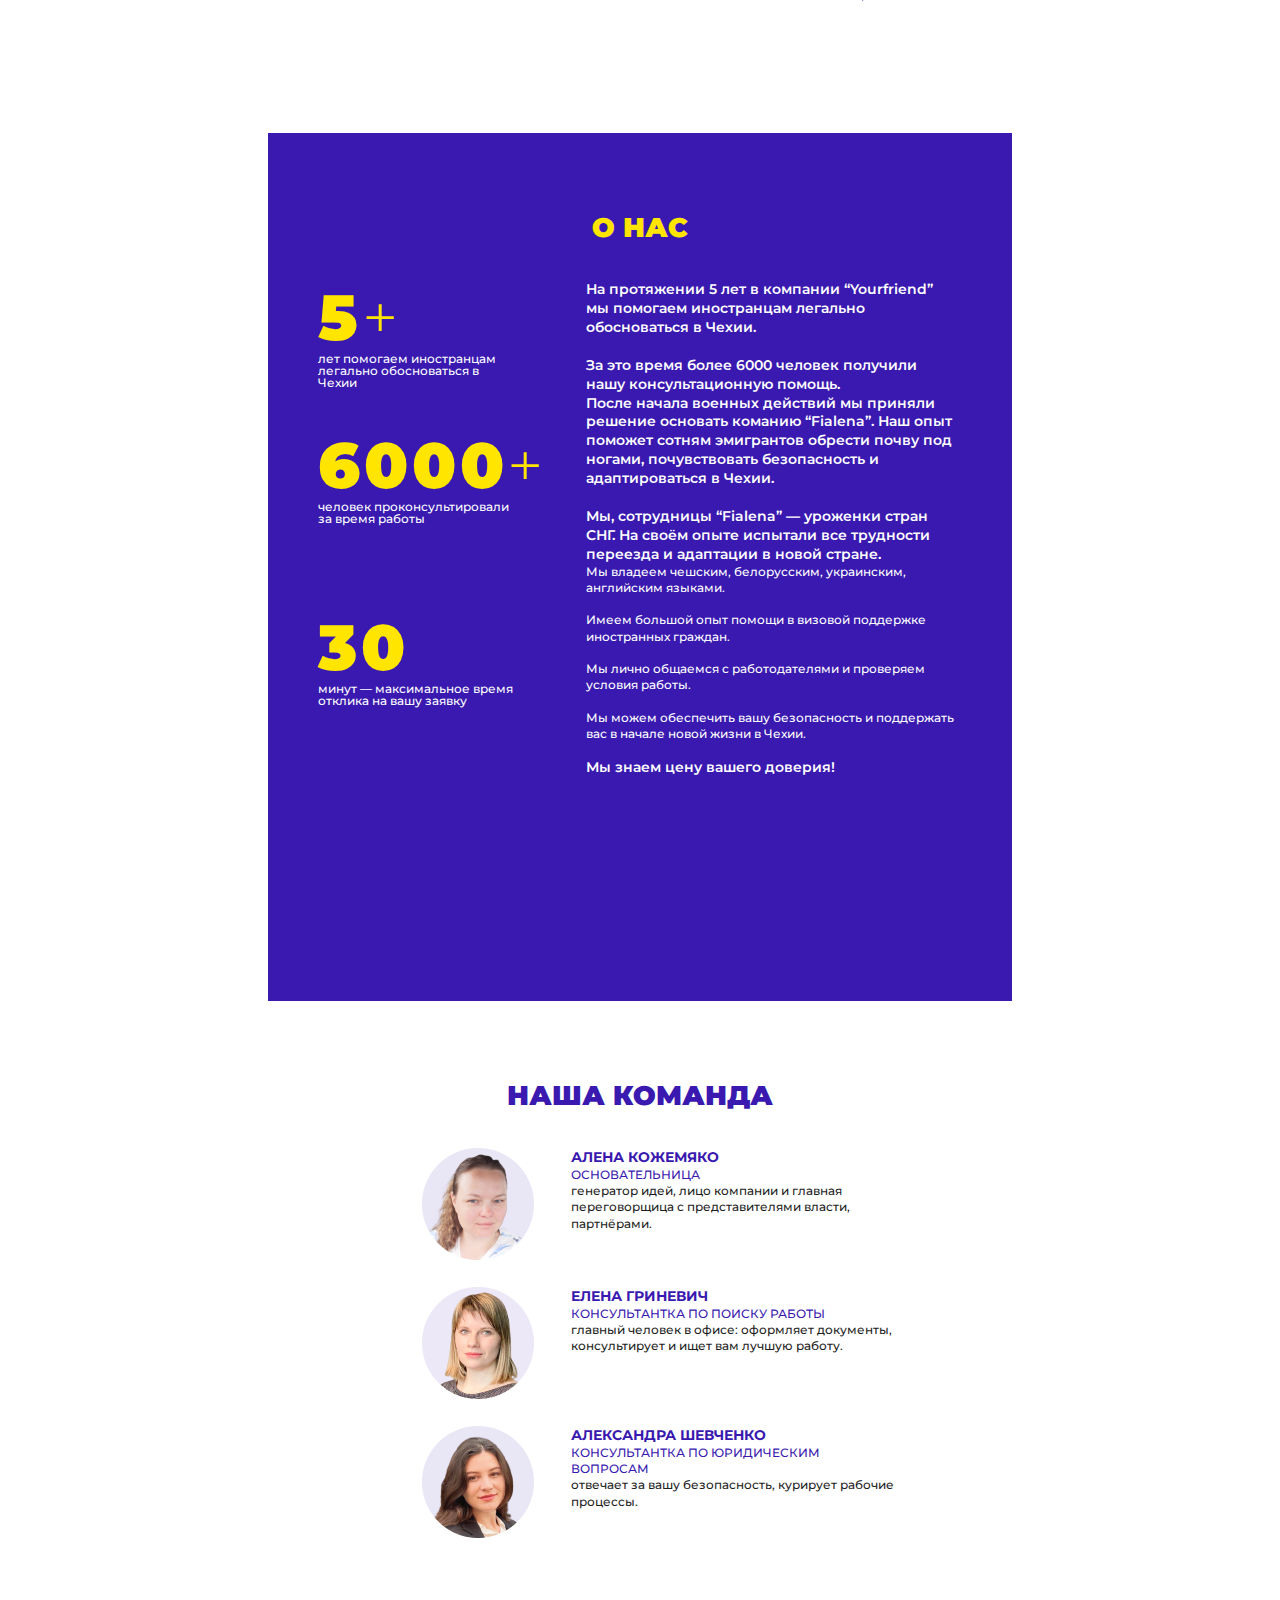
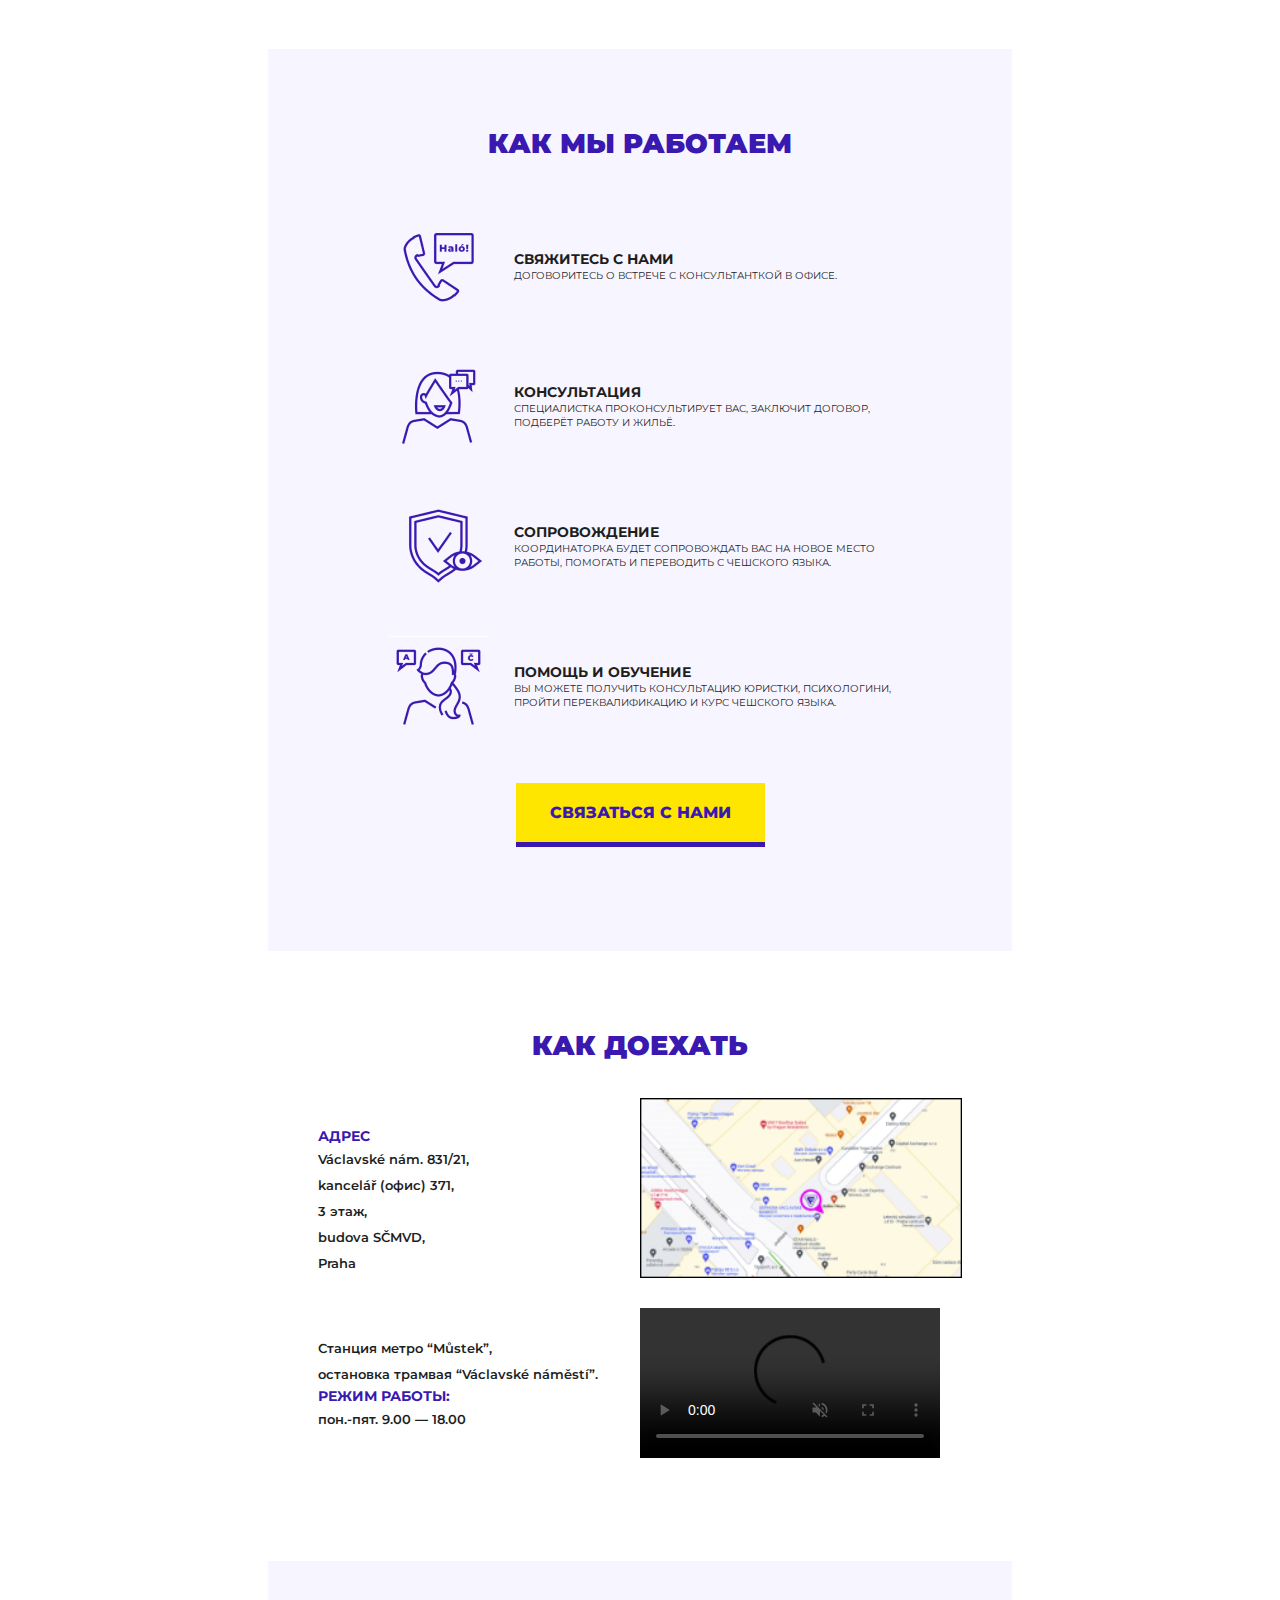
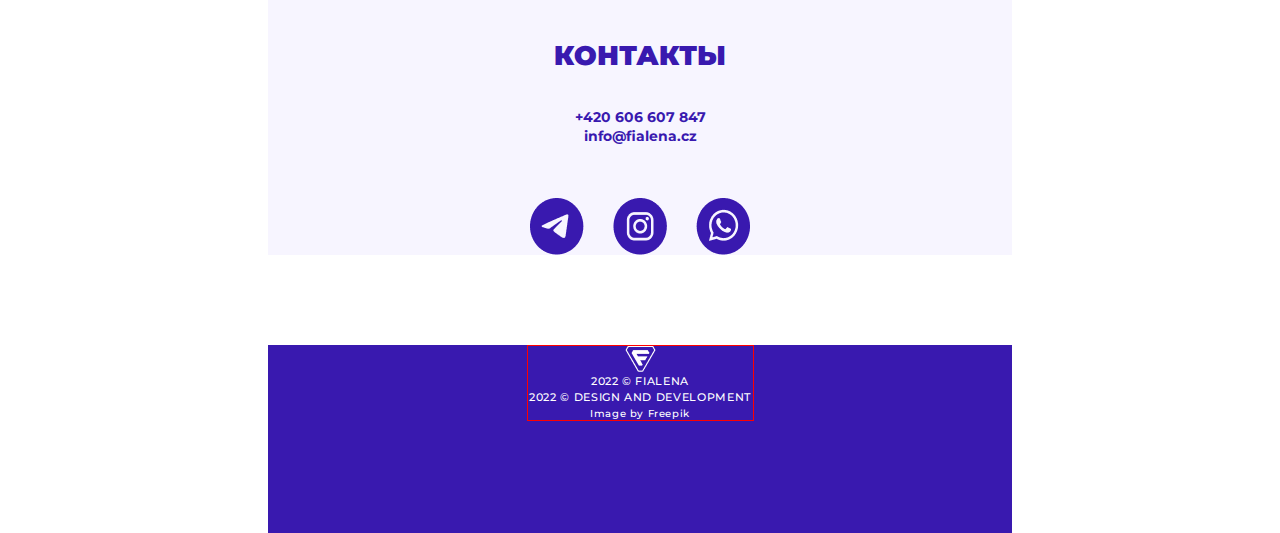
==== commit dac3513f: "размер плюсов, расстояние с текстом" ====
--- a/index.html
+++ b/index.html
@@ -1,403 +1,406 @@
-<!DOCTYPE html>
-<html lang="en">
-
-<head>
-    <meta charset="UTF-8">
-    <meta http-equiv="X-UA-Compatible" content="IE=edge">
-    <meta name="viewport" content="width=device-width, initial-scale=1.0">
-    <link rel="stylesheet" href="./assets/styles/css/style.css">
-    <title>FIALENA</title>
-</head>
-
-<body class="body">
-
-    <!-- ГЛАВНАЯ СТРАНИЦА -->
-
-    <!-- header -->
-    <header class="header">
-        <div class="header__content container">
-            <a class="header__logo" href="#"><img src="./assets/images/logo.png" alt="logo"></a>
-            <p class="header__company"><b>Fialena</b> s.r.o.</p>
-            <nav class="header-menu">
-                <ul class="header__list">
-                    <li><a href="#" class="header__link">О НАС</a></li>
-                    <li><a href="#" class="header__link">УСЛУГИ</a></li>
-                    <li><a href="" class="header__link">КОМАНДА</a></li>
-                    <li><a href="" class="header__link">КАК МЫ РАБОТАЕМ</a></li>
-                    <li><a href="" class="header__link">КОНТАКТЫ</a></li>
-                    <!-- <li><a href="" class="header__link">ЯЗЫКИ</a></li> -->
-                    <select name="language" id="language">
-                        <option value="ru" data-url="https://example.com/?brand=1">RU</option>
-                        <option value="ua" data-url="https://example.com/?brand=1" selected>UA</option>
-                        <option value="en"><a href="#1.html">EN</a></option>
-                        <option value="cz"><a href="#1.html">CZ</a></option>
-                    </select>
-                    <!-- <ul class="submenu" id="language">
-                        <li><a href="">RU</a></li>
-                        <li><a href="">UA</a></li>
-                        <li><a href="">CZ</a></li>
-                        <li><a href="">EN</a></li>
-                    </ul>
-                </ul> -->
-            </nav>
-            <div class="header__burger">
-                <span></span>
-            </div>
-
-        </div>
-    </header>
-
-
-    <!-- блок главной страницы -->
-    <section class="main__main-section">
-
-        <div class="main__main-content container">
-            <h1 class="main__title">ПОЛУЧИТЕ НАДЁЖНУЮ РАБОТУ И ЖИЛЬЁ В ЧЕХИИ УЖЕ СЕГОДНЯ</h1>
-            <h2 class="main__subtitle">ОКАЖЕМ ЮРИДИЧЕСКУЮ И ПСИХОЛОГИЧЕСКУЮ ПОДДЕРЖКУ</h2>
-            <button class="main__button"><a href="#">НАЙТИ РАБОТУ</a></button>
-        </div>
-
-    </section>
-
-    <!-- <main class="container"> -->
-
-    <!-- ЧЕМ МЫ МОЖЕМ ПОМОЧЬ -->
-    <section class="main__help-section">
-        <div class="main__help-content container ">
-            <h2 class="main__help-title section-title">ЧЕМ МЫ МОЖЕМ ПОМОЧЬ</h2>
-
-            <div class="main__grid-container">
-                <div class="main__card">
-                    <div class="main__icon"><img src="./assets/images/battery-icon.png" alt="Battery Icon">
-                    </div>
-
-                    <div class="main__card-text">
-                        <p class="main__card-title">УСТАЛИ МЕНЯТЬ ПОДРАБОТКИ И ЧУВСТВОВАТЬ НЕУВЕРЕННОСТЬ В
-                            ЗАВТРАШНЕМ
-                            ДНЕ?
-                        </p>
-                        <p class="main__card-subtitle">МЫ ПОМОЖЕМ НАЙТИ СТАБИЛЬНУЮ РАБОТУ</p>
-                        <p class="main__card-link">УЗНАТЬ БОЛЬШЕ<img src="./assets/images/Arrow 3.png" alt="arrow">
-                        </p>
-                    </div>
-                </div>
-
-                <div class="main__card">
-
-                    <div class="main__icon"><img src="./assets/images/low-icon.png" alt="Low Icon">
-                    </div>
-                    <div class="main__card-text">
-                        <p class="main__card-title">СЛОЖНО РАЗОБРАТЬСЯ В ЗАКОНАХ ЧУЖОЙ СТРАНЫ, ЧТОБЫ ВОСПОЛЬЗОВАТЬСЯ
-                            НОВЫМИ
-                            ВОЗМОЖНОСТЯМИ?</p>
-                        <p class="main__card-subtitle">ПРОКОНСУЛЬТИРУЕМ ПО ЮРИДИЧЕСКИМ ВОПРОСАМ, ОКАЖЕМ ВИЗОВУЮ
-                            ПОДДЕРЖКУ
-                        </p>
-                        <p class="main__card-link">УЗНАТЬ БОЛЬШЕ <img src="./assets/images/Arrow 3.png" alt="arrow">
-                        </p>
-                    </div>
-                </div>
-
-                <div class="main__card">
-                    <div class="main__icon"><img src="./assets/images/house-icon.png" alt="House Icon">
-                    </div>
-                    <div class="main__card-text">
-                        <p class="main__card-title">ВАС СТРАШИТ НОВЫЙ ДЕНЬ ИЗ-ЗА ТОГО, ЧТО НЕТ ПОСТОЯННОГО ЖИЛЬЯ?
-                        </p>
-                        <p class="main__card-subtitle">ПОМОЖЕМ ПОДОБРАТЬ ПОДХОДЯЩЕЕ ЖИЛЬЁ НЕДАЛЕКО ОТ МЕСТА НОВОЙ
-                            РАБОТЫ
-                        </p>
-                        <p class="main__card-link">УЗНАТЬ БОЛЬШЕ <img src="./assets/images/Arrow 3.png" alt="arrow">
-                        </p>
-                    </div>
-                </div>
-
-                <div class="main__card">
-
-                    <div class="main__icon"><img src="./assets/images/child-icon.png" alt="Child">
-                    </div>
-                    <div class="main__card-text">
-                        <p class="main__card-title">ОПАСАЕТЕСЬ ОСТАВЛЯТЬ ДЕТЕЙ ОДНИХ И ТЕРЯЕТЕ ИЗ-ЗА ЭТОГО РАБОТУ?
-                        </p>
-                        <p class="main__card-subtitle"> НАЙДЁМ ВОЗМОЖНОСТЬ ПРИСМОТРЕТЬ ЗА ВАШИМИ ДЕТЬМИ, ПОКА ВЫ
-                            СПОКОЙНО
-                            РАБОТАЕТЕ</p>
-                        <p class="main__card-link">УЗНАТЬ БОЛЬШЕ <img src="./assets/images/Arrow 3.png" alt="arrow">
-                        </p>
-                    </div>
-                </div>
-
-                <div class="main__card">
-                    <div class="main__icon"><img src="./assets/images/language-icon.png" alt="Language Courses">
-                    </div>
-                    <div class="main__card-text">
-                        <p class="main__card-title">НЕЗНАНИЕ ЯЗЫКА МЕШАЕТ АДАПТИРОВАТЬСЯ В НОВОЙ СТРАНЕ? </p>
-                        <p class="main__card-subtitle">ПРЕДОСТАВИМ ВОЗМОЖНОСТЬ ПРОЙТИ КУРСЫ ЧЕШСКОГО ЯЗЫКА И НАЙТИ
-                            КВАЛИФИЦИРОВАННУЮ РАБОТУ</p>
-                        <p class="main__card-link">УЗНАТЬ БОЛЬШЕ <img src="./assets/images/Arrow 3.png" alt="arrow">
-                        </p>
-                    </div>
-                </div>
-
-                <div class="main__card">
-                    <div class="main__icon"><img src="./assets/images/support-icon.png" alt="Support">
-                    </div>
-                    <div class="main__card-text">
-                        <p class="main__card-title">НУЖНА ПОДДЕРЖКА, ХОТИТЕ ПОДЕЛИТЬСЯ НАБОЛЕВШИМ И ОБРЕСТИ
-                            ВНУТРЕННЮЮ
-                            ОПОРУ?
-                        </p>
-                        <p class="main__card-subtitle">ПОЗАБОТИМСЯ ОБ ОКАЗАНИИ
-                            ПРОФЕССИОНАЛЬНОЙ ПСИХОЛОГИЧЕСКОЙ ПОМОЩИ</p>
-                        <p class="main__card-link">УЗНАТЬ БОЛЬШЕ <img src="./assets/images/Arrow 3.png" alt="arrow">
-                        </p>
-                    </div>
-                </div>
-            </div>
-        </div>
-    </section>
-
-
-
-    <!-- О НАС -->
-    <section class="main__about-us">
-        <div class="container">
-            <h2 class="main__about-us-title section-title">О НАС</h2>
-            <div class="main__about-grid">
-                <div>
-                    <p class="main__number">5+</p>
-                    <p class="main__number-text">лет помогаем иностранцам легально обосноваться в Чехии</p>
-                </div>
-                <p class="main__about-text">На протяжении 5 лет в компании “Yourfriend” мы помогаем иностранцам легально
-                    обосноваться в
-                    Чехии.
-                    <br>
-                    <br>
-                    За это время более 6000 человек получили нашу консультационную помощь.
-                    <br>
-                </p>
-            </div>
-
-            <div class="main__about-grid">
-                <div>
-                    <p class="main__number">6000+</p>
-                    <p class="main__number-text">человек проконсультировали за время работы</p>
-                </div>
-                <p class="main__about-text">
-                    После начала военных действий мы приняли решение основать команию “Fialena”. Наш опыт поможет
-                    сотням
-                    эмигрантов обрести почву под ногами, почувствовать безопасность и адаптироваться в Чехии.
-                    <br>
-                    <br>
-                    Мы, сотрудницы “Fialena” — уроженки стран СНГ. На своём опыте испытали все трудности переезда и
-                    адаптации в
-                    новой стране.
-                </p>
-            </div>
-            <div class="main__about-grid">
-                <div>
-                    <p class="main__number">30</p>
-                    <p class="main__number-text">минут — максимальное время отклика на вашу заявку</p>
-                </div>
-                <p class="main__about-text-light">Мы владеем чешским, белорусским, украинским, английским языками.
-                    <br>
-                    <br>
-                    Имеем большой опыт помощи в визовой поддержке иностранных граждан.
-                    <br>
-                    <br>
-                    Мы лично общаемся с работодателями и проверяем условия работы.
-                    <br>
-                    <br>
-                    Мы можем обеспечить вашу безопасность и поддержать вас в начале новой жизни в Чехии.
-                    <br>
-                    <br>
-                    <p class="empty"></p>
-                    <p class="main__about-text">Мы знаем цену вашего доверия!</p>
-                </p>
-
-            </div>
-        </div>
-    </section>
-
-    <!-- НАША КОМАНДА -->
-
-    <section class="main__team-section">
-        <div class="container">
-            <h2 class="main__team-main-title section-title">НАША КОМАНДА</h2>
-            <div class="main__team-card-container">
-                <div class="main__team-card">
-                    <div class="main__team-icon">
-                        <img src="./assets/images/alena-icon.png" alt="Алёна">
-                    </div>
-                    <div class="main__team-info">
-                        <p class="main__team-title">АЛЕНА КОЖЕМЯКО</p>
-                        <p class="main__team-subtitle">ОСНОВАТЕЛЬНИЦА</p>
-                        <p class="main__team-text">генератор идей, лицо компании и главная переговорщица с
-                            представителями
-                            власти, партнёрами.</p>
-                    </div>
-                </div>
-
-                <div class="main__team-card">
-                    <div class="main__team-icon">
-                        <img src="./assets/images/elena-icon.png" alt="Елена">
-                    </div>
-                    <div class="main__team-info">
-                        <p class="main__team-title">ЕЛЕНА ГРИНЕВИЧ</p>
-                        <p class="main__team-subtitle">КОНСУЛЬТАНТКА ПО ПОИСКУ РАБОТЫ</p>
-                        <p class="main__team-text">главный человек в офисе: оформляет документы,
-                            консультирует и ищет вам лучшую работу.</p>
-                    </div>
-                </div>
-
-                <div class="main__team-card">
-                    <div class="main__team-icon">
-                        <img src="./assets/images/alexandra-icon.png" alt="Александра">
-                    </div>
-                    <div class="main__team-info">
-                        <p class="main__team-title">АЛЕКСАНДРА ШЕВЧЕНКО</p>
-                        <p class="main__team-subtitle">КОНСУЛЬТАНТКА ПО ЮРИДИЧЕСКИМ ВОПРОСАМ</p>
-                        <p class="main__team-text">отвечает за вашу безопасность, курирует рабочие процессы.</p>
-                    </div>
-                </div>
-            </div>
-        </div>
-    </section>
-
-
-    <!-- КАК МЫ РАБОТАЕМ -->
-
-    <section class="main__working-section">
-        <div class="main__working container">
-            <h2 class="main__working-title section-title">КАК МЫ РАБОТАЕМ</h2>
-            <div class="main__working-content">
-                <div class="main__working-card">
-                    <div class="main__working-icon">
-                        <img src="./assets/images/contact-icon.png" alt="Contact">
-                    </div>
-                    <div class="main__working-info">
-                        <p class="main__working-card-title">СВЯЖИТЕСЬ С НАМИ</p>
-                        <p class="main__working-text"> ДОГОВОРИТЕСЬ О ВСТРЕЧЕ С КОНСУЛЬТАНТКОЙ В ОФИСЕ.</p>
-                    </div>
-                </div>
-
-                <div class="main__working-card">
-                    <div class="main__working-icon">
-                        <img src="./assets/images/consult-icon.png" alt="Consultation">
-                    </div>
-                    <div class="main__working-info">
-                        <p class="main__working-card-title">КОНСУЛЬТАЦИЯ </p>
-                        <p class="main__working-text"> СПЕЦИАЛИСТКА ПРОКОНСУЛЬТИРУЕТ ВАС, ЗАКЛЮЧИТ ДОГОВОР, ПОДБЕРЁТ
-                            РАБОТУ И ЖИЛЬЁ.</p>
-                    </div>
-                </div>
-
-                <div class="main__working-card">
-                    <div class="main__working-icon">
-                        <img src="./assets/images/assistance-icon.png" alt="Coordination">
-                    </div>
-                    <div class="main__working-info">
-                        <p class="main__working-card-title">СОПРОВОЖДЕНИЕ </p>
-                        <p class="main__working-text">КООРДИНАТОРКА БУДЕТ СОПРОВОЖДАТЬ ВАС НА НОВОЕ МЕСТО РАБОТЫ,
-                            ПОМОГАТЬ И ПЕРЕВОДИТЬ С ЧЕШСКОГО ЯЗЫКА.</p>
-                    </div>
-                </div>
-
-                <div class="main__working-card">
-                    <div class="main__working-icon">
-                        <img src="./assets/images/study-help-icon.png" alt="Study help">
-                    </div>
-                    <div class="main__working-info">
-                        <p class="main__working-card-title">ПОМОЩЬ И ОБУЧЕНИЕ </p>
-                        <p class="main__working-text"> ВЫ МОЖЕТЕ ПОЛУЧИТЬ КОНСУЛЬТАЦИЮ ЮРИСТКИ, ПСИХОЛОГИНИ, ПРОЙТИ
-                            ПЕРЕКВАЛИФИКАЦИЮ И КУРС ЧЕШСКОГО ЯЗЫКА.</p>
-                    </div>
-                </div>
-            </div>
-            <button class="main__working-button"><a href="#">СВЯЗАТЬСЯ С НАМИ</a></button>
-        </div>
-    </section>
-
-
-    <!-- КАК ДОЕХАТЬ -->
-
-    <section class="main__how-to-get">
-        <div class="container">
-            <h2 class="main__how-to-get-title section-title">КАК ДОЕХАТЬ</h2>
-
-            <div class="main__how-to-get-content">
-                <div class="main__how-to-get-text">
-                    <div>
-                        <p class="main__how-to-get-card-title">АДРЕС</p>
-                        <p class="main__how-to-get-card-text">Václavské nám. 831/21,
-                            <br>
-                            kancelář (офис) 371,
-                            <br>
-                            3 этаж,
-                            <br>
-                            budova SČMVD,
-                            <br>
-                            Praha</p>
-                    </div>
-                    <div>
-                        <p class="main__how-to-get-card-text">Станция метро “Můstek”,
-                            <br>
-                            остановка трамвая “Václavské náměstí”.</p>
-                        <p class="main__how-to-get-card-title">РЕЖИМ РАБОТЫ:</p>
-                        <p class="main__how-to-get-card-text">пон.-пят. 9.00 — 18.00</p>
-                    </div>
-                </div>
-
-                <div class="main__how-to-get-pictures">
-                    <div class="main__how-to-get-card-img"><img src="./assets/images/map.png" alt="Map"></div>
-
-                    <div class="main__how-to-get-card-img"><img src="./assets/images/place-gif.png" alt="Gif"></div>
-                </div>
-            </div>
-        </div>
-    </section>
-
-
-    <!-- КОНТАКТЫ -->
-    <section class="main__contacts">
-        <div class="container">
-            <h2 class="main__contacts-title section-title">КОНТАКТЫ</h2>
-
-            <div class="main__contacts-content">
-                <p><a class="main__contact" href="tel:+420606607847">+420 606 607 847</a></p>
-                <p><a class="main__contact" href="mailto:info@fialena.cz">info@fialena.cz</a></p>
-                <div class="main__contacts-icons">
-                    <a href=""><img src="./assets/images/icon_telegram.png" alt="Telegram"></a>
-                    <a href=""><img src="./assets/images/icon_instagram.png" alt="Instagram"></a>
-                    <a href=""><img src="./assets/images/icon_whatsapp.png" alt="WhatsApp"></a>
-                </div>
-            </div>
-        </div>
-    </section>
-
-    <!-- ФУТЕР -->
-    <footer class="footer">
-        <div class="container">
-            <div class="footer__content">
-                <img src="./assets/images/footer-logo.png" alt="Logo">
-                <br>
-                <a class="footer__link" href="#">2022 &copy; FIALENA</a>
-                <br>
-                <a class="footer__link" href="#">2022 &copy; DESIGN AND DEVELOPMENT</a>
-                <br>
-                <a class="footer__freepik" href="https://www.freepik.com/free-photo/medium-shot-ukranian-mother-kissing-kid_24996435.htm">Image by Freepik</a>
-                
-            </div>
-        </div>
-
-
-    </footer>
-    <a href="#" class="btn-up btn-up_hide"></a>
-
-    <!-- </main> -->
-
-    <script src="./assets/scripts/prague.js"></script>
-
-</body>
-
+<!DOCTYPE html>
+<html lang="en">
+
+<head>
+    <meta charset="UTF-8">
+    <meta http-equiv="X-UA-Compatible" content="IE=edge">
+    <meta name="viewport" content="width=device-width, initial-scale=1.0">
+    <link rel="stylesheet" href="./assets/styles/css/style.css">
+    <title>FIALENA</title>
+</head>
+
+<body class="body">
+
+    <!-- ГЛАВНАЯ СТРАНИЦА -->
+
+    <!-- header -->
+    <header class="header">
+        <div class="header__content container">
+            <a class="header__logo" href="#"><img src="./assets/images/logo.png" alt="logo"></a>
+            <p class="header__company"><b>Fialena</b> s.r.o.</p>
+            <nav class="header-menu">
+                <ul class="header__list">
+                    <li><a href="#" class="header__link">О НАС</a></li>
+                    <li><a href="#" class="header__link">УСЛУГИ</a></li>
+                    <li><a href="" class="header__link">КОМАНДА</a></li>
+                    <li><a href="" class="header__link">КАК МЫ РАБОТАЕМ</a></li>
+                    <li><a href="" class="header__link">КОНТАКТЫ</a></li>
+                    <!-- <li><a href="" class="header__link">ЯЗЫКИ</a></li> -->
+                    <select name="language" id="language">
+                        <option value="ru" data-url="https://example.com/?brand=1">RU</option>
+                        <option value="ua" data-url="https://example.com/?brand=1" selected>UA</option>
+                        <option value="en"><a href="#1.html">EN</a></option>
+                        <option value="cz"><a href="#1.html">CZ</a></option>
+                    </select>
+                    <!-- <ul class="submenu" id="language">
+                        <li><a href="">RU</a></li>
+                        <li><a href="">UA</a></li>
+                        <li><a href="">CZ</a></li>
+                        <li><a href="">EN</a></li>
+                    </ul>
+                </ul> -->
+            </nav>
+            <div class="header__burger">
+                <span></span>
+            </div>
+
+        </div>
+    </header>
+
+
+    <!-- блок главной страницы -->
+    <section class="main__main-section">
+
+        <div class="main__main-content container">
+            <h1 class="main__title">ПОЛУЧИТЕ НАДЁЖНУЮ РАБОТУ И ЖИЛЬЁ В ЧЕХИИ УЖЕ СЕГОДНЯ</h1>
+            <h2 class="main__subtitle">ОКАЖЕМ ЮРИДИЧЕСКУЮ И ПСИХОЛОГИЧЕСКУЮ ПОДДЕРЖКУ</h2>
+            <button class="main__button"><a href="#">НАЙТИ РАБОТУ</a></button>
+        </div>
+
+    </section>
+
+    <!-- <main class="container"> -->
+
+    <!-- ЧЕМ МЫ МОЖЕМ ПОМОЧЬ -->
+    <section class="main__help-section">
+        <div class="main__help-content container ">
+            <h2 class="main__help-title section-title">ЧЕМ МЫ МОЖЕМ ПОМОЧЬ</h2>
+
+            <div class="main__grid-container">
+                <div class="main__card">
+                    <div class="main__icon"><img src="./assets/images/battery-icon.png" alt="Battery Icon">
+                    </div>
+
+                    <div class="main__card-text">
+                        <p class="main__card-title">УСТАЛИ МЕНЯТЬ ПОДРАБОТКИ И ЧУВСТВОВАТЬ НЕУВЕРЕННОСТЬ В
+                            ЗАВТРАШНЕМ
+                            ДНЕ?
+                        </p>
+                        <p class="main__card-subtitle">МЫ ПОМОЖЕМ НАЙТИ СТАБИЛЬНУЮ РАБОТУ</p>
+                        <p class="main__card-link">УЗНАТЬ БОЛЬШЕ<img src="./assets/images/Arrow 3.png" alt="arrow">
+                        </p>
+                    </div>
+                </div>
+
+                <div class="main__card">
+
+                    <div class="main__icon"><img src="./assets/images/low-icon.png" alt="Low Icon">
+                    </div>
+                    <div class="main__card-text">
+                        <p class="main__card-title">СЛОЖНО РАЗОБРАТЬСЯ В ЗАКОНАХ ЧУЖОЙ СТРАНЫ, ЧТОБЫ ВОСПОЛЬЗОВАТЬСЯ
+                            НОВЫМИ
+                            ВОЗМОЖНОСТЯМИ?</p>
+                        <p class="main__card-subtitle">ПРОКОНСУЛЬТИРУЕМ ПО ЮРИДИЧЕСКИМ ВОПРОСАМ, ОКАЖЕМ ВИЗОВУЮ
+                            ПОДДЕРЖКУ
+                        </p>
+                        <p class="main__card-link">УЗНАТЬ БОЛЬШЕ <img src="./assets/images/Arrow 3.png" alt="arrow">
+                        </p>
+                    </div>
+                </div>
+
+                <div class="main__card">
+                    <div class="main__icon"><img src="./assets/images/house-icon.png" alt="House Icon">
+                    </div>
+                    <div class="main__card-text">
+                        <p class="main__card-title">ВАС СТРАШИТ НОВЫЙ ДЕНЬ ИЗ-ЗА ТОГО, ЧТО НЕТ ПОСТОЯННОГО ЖИЛЬЯ?
+                        </p>
+                        <p class="main__card-subtitle">ПОМОЖЕМ ПОДОБРАТЬ ПОДХОДЯЩЕЕ ЖИЛЬЁ НЕДАЛЕКО ОТ МЕСТА НОВОЙ
+                            РАБОТЫ
+                        </p>
+                        <p class="main__card-link">УЗНАТЬ БОЛЬШЕ <img src="./assets/images/Arrow 3.png" alt="arrow">
+                        </p>
+                    </div>
+                </div>
+
+                <div class="main__card">
+
+                    <div class="main__icon"><img src="./assets/images/child-icon.png" alt="Child">
+                    </div>
+                    <div class="main__card-text">
+                        <p class="main__card-title">ОПАСАЕТЕСЬ ОСТАВЛЯТЬ ДЕТЕЙ ОДНИХ И ТЕРЯЕТЕ ИЗ-ЗА ЭТОГО РАБОТУ?
+                        </p>
+                        <p class="main__card-subtitle"> НАЙДЁМ ВОЗМОЖНОСТЬ ПРИСМОТРЕТЬ ЗА ВАШИМИ ДЕТЬМИ, ПОКА ВЫ
+                            СПОКОЙНО
+                            РАБОТАЕТЕ</p>
+                        <p class="main__card-link">УЗНАТЬ БОЛЬШЕ <img src="./assets/images/Arrow 3.png" alt="arrow">
+                        </p>
+                    </div>
+                </div>
+
+                <div class="main__card">
+                    <div class="main__icon"><img src="./assets/images/language-icon.png" alt="Language Courses">
+                    </div>
+                    <div class="main__card-text">
+                        <p class="main__card-title">НЕЗНАНИЕ ЯЗЫКА МЕШАЕТ АДАПТИРОВАТЬСЯ В НОВОЙ СТРАНЕ? </p>
+                        <p class="main__card-subtitle">ПРЕДОСТАВИМ ВОЗМОЖНОСТЬ ПРОЙТИ КУРСЫ ЧЕШСКОГО ЯЗЫКА И НАЙТИ
+                            КВАЛИФИЦИРОВАННУЮ РАБОТУ</p>
+                        <p class="main__card-link">УЗНАТЬ БОЛЬШЕ <img src="./assets/images/Arrow 3.png" alt="arrow">
+                        </p>
+                    </div>
+                </div>
+
+                <div class="main__card">
+                    <div class="main__icon"><img src="./assets/images/support-icon.png" alt="Support">
+                    </div>
+                    <div class="main__card-text">
+                        <p class="main__card-title">НУЖНА ПОДДЕРЖКА, ХОТИТЕ ПОДЕЛИТЬСЯ НАБОЛЕВШИМ И ОБРЕСТИ
+                            ВНУТРЕННЮЮ
+                            ОПОРУ?
+                        </p>
+                        <p class="main__card-subtitle">ПОЗАБОТИМСЯ ОБ ОКАЗАНИИ
+                            ПРОФЕССИОНАЛЬНОЙ ПСИХОЛОГИЧЕСКОЙ ПОМОЩИ</p>
+                        <p class="main__card-link">УЗНАТЬ БОЛЬШЕ <img src="./assets/images/Arrow 3.png" alt="arrow">
+                        </p>
+                    </div>
+                </div>
+            </div>
+        </div>
+    </section>
+
+
+
+    <!-- О НАС -->
+    <section class="main__about-us">
+        <div class="container">
+            <h2 class="main__about-us-title section-title">О НАС</h2>
+            <div class="main__about-grid">
+                <div>
+                    <div class="main__number"><p class="main__number_black">5</p><p class="main__number_thin">+</p></div>
+                    <p class="main__number-text">лет помогаем иностранцам легально обосноваться в Чехии</p>
+                </div>
+                <p class="main__about-text">На протяжении 5 лет в компании “Yourfriend” мы помогаем иностранцам легально
+                    обосноваться в
+                    Чехии.
+                    <br>
+                    <br>
+                    За это время более 6000 человек получили нашу консультационную помощь.
+                    <br>
+                </p>
+            </div>
+
+            <div class="main__about-grid">
+                <div>
+                    <div class="main__number"><p class="main__number_black">6000</p><p class="main__number_thin">+</p></div>
+                    <p class="main__number-text">человек проконсультировали за время работы</p>
+                </div>
+                <p class="main__about-text">
+                    После начала военных действий мы приняли решение основать команию “Fialena”. Наш опыт поможет
+                    сотням
+                    эмигрантов обрести почву под ногами, почувствовать безопасность и адаптироваться в Чехии.
+                    <br>
+                    <br>
+                    Мы, сотрудницы “Fialena” — уроженки стран СНГ. На своём опыте испытали все трудности переезда и
+                    адаптации в
+                    новой стране.
+                </p>
+            </div>
+            <div class="main__about-grid">
+                <div>
+                    <p class="main__number_black">30</p>
+                    <p class="main__number-text">минут — максимальное время отклика на вашу заявку</p>
+                </div>
+                <p class="main__about-text-light">Мы владеем чешским, белорусским, украинским, английским языками.
+                    <br>
+                    <br>
+                    Имеем большой опыт помощи в визовой поддержке иностранных граждан.
+                    <br>
+                    <br>
+                    Мы лично общаемся с работодателями и проверяем условия работы.
+                    <br>
+                    <br>
+                    Мы можем обеспечить вашу безопасность и поддержать вас в начале новой жизни в Чехии.
+                    <br>
+                    <br>
+                    <p class="empty"></p>
+                    <p class="main__about-text">Мы знаем цену вашего доверия!</p>
+                </p>
+
+            </div>
+        </div>
+    </section>
+
+    <!-- НАША КОМАНДА -->
+
+    <section class="main__team-section">
+        <div class="container">
+            <h2 class="main__team-main-title section-title">НАША КОМАНДА</h2>
+            <div class="main__team-card-container">
+                <div class="main__team-card">
+                    <div class="main__team-icon">
+                        <img src="./assets/images/alena-icon.png" alt="Алёна">
+                    </div>
+                    <div class="main__team-info">
+                        <p class="main__team-title">АЛЕНА КОЖЕМЯКО</p>
+                        <p class="main__team-subtitle">ОСНОВАТЕЛЬНИЦА</p>
+                        <p class="main__team-text">генератор идей, лицо компании и главная переговорщица с
+                            представителями
+                            власти, партнёрами.</p>
+                    </div>
+                </div>
+
+                <div class="main__team-card">
+                    <div class="main__team-icon">
+                        <img src="./assets/images/elena-icon.png" alt="Елена">
+                    </div>
+                    <div class="main__team-info">
+                        <p class="main__team-title">ЕЛЕНА ГРИНЕВИЧ</p>
+                        <p class="main__team-subtitle">КОНСУЛЬТАНТКА ПО ПОИСКУ РАБОТЫ</p>
+                        <p class="main__team-text">главный человек в офисе: оформляет документы,
+                            консультирует и ищет вам лучшую работу.</p>
+                    </div>
+                </div>
+
+                <div class="main__team-card">
+                    <div class="main__team-icon">
+                        <img src="./assets/images/alexandra-icon.png" alt="Александра">
+                    </div>
+                    <div class="main__team-info">
+                        <p class="main__team-title">АЛЕКСАНДРА ШЕВЧЕНКО</p>
+                        <p class="main__team-subtitle">КОНСУЛЬТАНТКА ПО ЮРИДИЧЕСКИМ ВОПРОСАМ</p>
+                        <p class="main__team-text">отвечает за вашу безопасность, курирует рабочие процессы.</p>
+                    </div>
+                </div>
+            </div>
+        </div>
+    </section>
+
+
+    <!-- КАК МЫ РАБОТАЕМ -->
+
+    <section class="main__working-section">
+        <div class="main__working container">
+            <h2 class="main__working-title section-title">КАК МЫ РАБОТАЕМ</h2>
+            <div class="main__working-content">
+                <div class="main__working-card">
+                    <div class="main__working-icon">
+                        <img src="./assets/images/contact-icon.png" alt="Contact">
+                    </div>
+                    <div class="main__working-info">
+                        <p class="main__working-card-title">СВЯЖИТЕСЬ С НАМИ</p>
+                        <p class="main__working-text"> ДОГОВОРИТЕСЬ О ВСТРЕЧЕ С КОНСУЛЬТАНТКОЙ В ОФИСЕ.</p>
+                    </div>
+                </div>
+
+                <div class="main__working-card">
+                    <div class="main__working-icon">
+                        <img src="./assets/images/consult-icon.png" alt="Consultation">
+                    </div>
+                    <div class="main__working-info">
+                        <p class="main__working-card-title">КОНСУЛЬТАЦИЯ </p>
+                        <p class="main__working-text"> СПЕЦИАЛИСТКА ПРОКОНСУЛЬТИРУЕТ ВАС, ЗАКЛЮЧИТ ДОГОВОР, ПОДБЕРЁТ
+                            РАБОТУ И ЖИЛЬЁ.</p>
+                    </div>
+                </div>
+
+                <div class="main__working-card">
+                    <div class="main__working-icon">
+                        <img src="./assets/images/assistance-icon.png" alt="Coordination">
+                    </div>
+                    <div class="main__working-info">
+                        <p class="main__working-card-title">СОПРОВОЖДЕНИЕ </p>
+                        <p class="main__working-text">КООРДИНАТОРКА БУДЕТ СОПРОВОЖДАТЬ ВАС НА НОВОЕ МЕСТО РАБОТЫ,
+                            ПОМОГАТЬ И ПЕРЕВОДИТЬ С ЧЕШСКОГО ЯЗЫКА.</p>
+                    </div>
+                </div>
+
+                <div class="main__working-card">
+                    <div class="main__working-icon">
+                        <img src="./assets/images/study-help-icon.png" alt="Study help">
+                    </div>
+                    <div class="main__working-info">
+                        <p class="main__working-card-title">ПОМОЩЬ И ОБУЧЕНИЕ </p>
+                        <p class="main__working-text"> ВЫ МОЖЕТЕ ПОЛУЧИТЬ КОНСУЛЬТАЦИЮ ЮРИСТКИ, ПСИХОЛОГИНИ, ПРОЙТИ
+                            ПЕРЕКВАЛИФИКАЦИЮ И КУРС ЧЕШСКОГО ЯЗЫКА.</p>
+                    </div>
+                </div>
+            </div>
+            <button class="main__working-button"><a href="#">СВЯЗАТЬСЯ С НАМИ</a></button>
+        </div>
+    </section>
+
+
+    <!-- КАК ДОЕХАТЬ -->
+
+    <section class="main__how-to-get">
+        <div class="container">
+            <h2 class="main__how-to-get-title section-title">КАК ДОЕХАТЬ</h2>
+
+            <div class="main__how-to-get-content">
+                <div class="main__how-to-get-text">
+                    <div>
+                        <p class="main__how-to-get-card-title">АДРЕС</p>
+                        <p class="main__how-to-get-card-text">Václavské nám. 831/21,
+                            <br>
+                            kancelář (офис) 371,
+                            <br>
+                            3 этаж,
+                            <br>
+                            budova SČMVD,
+                            <br>
+                            Praha</p>
+                    </div>
+                    <div>
+                        <p class="main__how-to-get-card-text">Станция метро “Můstek”,
+                            <br>
+                            остановка трамвая “Václavské náměstí”.</p>
+                        <p class="main__how-to-get-card-title">РЕЖИМ РАБОТЫ:</p>
+                        <p class="main__how-to-get-card-text">пон.-пят. 9.00 — 18.00</p>
+                    </div>
+                </div>
+
+                <div class="main__how-to-get-pictures">
+                    <div class="main__how-to-get-card-img"><img src="./assets/images/map.png" alt="Map"></div>
+
+                    <div class="main__how-to-get-card-video">
+                        <video autoplay muted controls="controls" src="./assets/video/ukr_small.mp4">
+                        </video>
+                    </div>
+                </div>
+            </div>
+        </div>
+    </section>
+
+
+    <!-- КОНТАКТЫ -->
+    <section class="main__contacts">
+        <div class="container">
+            <h2 class="main__contacts-title section-title">КОНТАКТЫ</h2>
+
+            <div class="main__contacts-content">
+                <p><a class="main__contact" href="tel:+420606607847">+420 606 607 847</a></p>
+                <p><a class="main__contact" href="mailto:info@fialena.cz">info@fialena.cz</a></p>
+                <div class="main__contacts-icons">
+                    <a href=""><img src="./assets/images/icon_telegram.png" alt="Telegram"></a>
+                    <a href=""><img src="./assets/images/icon_instagram.png" alt="Instagram"></a>
+                    <a href=""><img src="./assets/images/icon_whatsapp.png" alt="WhatsApp"></a>
+                </div>
+            </div>
+        </div>
+    </section>
+
+    <!-- ФУТЕР -->
+    <footer class="footer">
+        <div class="container">
+            <div class="footer__content">
+                <img src="./assets/images/footer-logo.png" alt="Logo">
+                <br>
+                <a class="footer__link" href="#">2022 &copy; FIALENA</a>
+                <br>
+                <a class="footer__link" href="#">2022 &copy; DESIGN AND DEVELOPMENT</a>
+                <br>
+                <a class="footer__freepik" href="https://www.freepik.com/free-photo/medium-shot-ukranian-mother-kissing-kid_24996435.htm">Image by Freepik</a>
+                
+            </div>
+        </div>
+
+
+    </footer>
+    <a href="#" class="btn-up btn-up_hide"></a>
+
+    <!-- </main> -->
+
+    <script src="./assets/scripts/prague.js"></script>
+
+</body>
+
 </html>--- a/assets/styles/css/style.css
+++ b/assets/styles/css/style.css
@@ -1,33 +1,656 @@
-@font-face {
-  font-family: "Montserrat";
-  src: url(/assets/fonts/Montserrat-Medium.ttf);
-  font-weight: 400;
-  font-style: normal;
-}
-@font-face {
-  font-family: "Montserrat";
-  src: url(/assets/fonts/Montserrat-Medium.ttf);
-  font-weight: 500;
-  font-style: normal;
-}
-@font-face {
-  font-family: "Montserrat";
-  src: url(/assets/fonts/Montserrat-ExtraBold.ttf);
-  font-weight: 600;
-  font-style: normal;
-}
-@font-face {
-  font-family: "Montserrat";
-  src: url(/assets/fonts/Montserrat-Black.ttf);
-  font-weight: 700;
-  font-style: normal;
-}
-@font-face {
-  font-family: "Montserrat";
-  src: url(/assets/fonts/Montserrat-Black.ttf);
-  font-weight: 900;
-  font-style: normal;
-}
+/*! normalize.css v8.0.1 | MIT License | github.com/necolas/normalize.css */
+/* Document
+   ========================================================================== */
+/**
+ * 1. Correct the line height in all browsers.
+ * 2. Prevent adjustments of font size after orientation changes in iOS.
+ */
+@import url("https://fonts.googleapis.com/css2?family=Montserrat:wght@300;400;500;600;700;800;900&display=swap");
+html {
+  line-height: 1.15; /* 1 */
+  -webkit-text-size-adjust: 100%; /* 2 */
+}
+
+/* Sections
+   ========================================================================== */
+/**
+ * Remove the margin in all browsers.
+ */
+body {
+  margin: 0;
+}
+
+/**
+ * Render the `main` element consistently in IE.
+ */
+main {
+  display: block;
+}
+
+/**
+ * Correct the font size and margin on `h1` elements within `section` and
+ * `article` contexts in Chrome, Firefox, and Safari.
+ */
+h1 {
+  font-size: 2em;
+  margin: 0.67em 0;
+}
+
+/* Grouping content
+   ========================================================================== */
+/**
+ * 1. Add the correct box sizing in Firefox.
+ * 2. Show the overflow in Edge and IE.
+ */
+hr {
+  box-sizing: content-box; /* 1 */
+  height: 0; /* 1 */
+  overflow: visible; /* 2 */
+}
+
+/**
+ * 1. Correct the inheritance and scaling of font size in all browsers.
+ * 2. Correct the odd `em` font sizing in all browsers.
+ */
+pre {
+  font-family: monospace, monospace; /* 1 */
+  font-size: 1em; /* 2 */
+}
+
+/* Text-level semantics
+   ========================================================================== */
+/**
+ * Remove the gray background on active links in IE 10.
+ */
+a {
+  background-color: transparent;
+}
+
+/**
+ * 1. Remove the bottom border in Chrome 57-
+ * 2. Add the correct text decoration in Chrome, Edge, IE, Opera, and Safari.
+ */
+abbr[title] {
+  border-bottom: none; /* 1 */
+  text-decoration: underline; /* 2 */
+  text-decoration: underline dotted; /* 2 */
+}
+
+/**
+ * Add the correct font weight in Chrome, Edge, and Safari.
+ */
+b,
+strong {
+  font-weight: bolder;
+}
+
+/**
+ * 1. Correct the inheritance and scaling of font size in all browsers.
+ * 2. Correct the odd `em` font sizing in all browsers.
+ */
+code,
+kbd,
+samp {
+  font-family: monospace, monospace; /* 1 */
+  font-size: 1em; /* 2 */
+}
+
+/**
+ * Add the correct font size in all browsers.
+ */
+small {
+  font-size: 80%;
+}
+
+/**
+ * Prevent `sub` and `sup` elements from affecting the line height in
+ * all browsers.
+ */
+sub,
+sup {
+  font-size: 75%;
+  line-height: 0;
+  position: relative;
+  vertical-align: baseline;
+}
+
+sub {
+  bottom: -0.25em;
+}
+
+sup {
+  top: -0.5em;
+}
+
+/* Embedded content
+   ========================================================================== */
+/**
+ * Remove the border on images inside links in IE 10.
+ */
+img {
+  border-style: none;
+}
+
+/* Forms
+   ========================================================================== */
+/**
+ * 1. Change the font styles in all browsers.
+ * 2. Remove the margin in Firefox and Safari.
+ */
+button,
+input,
+optgroup,
+select,
+textarea {
+  font-family: inherit; /* 1 */
+  font-size: 100%; /* 1 */
+  line-height: 1.15; /* 1 */
+  margin: 0; /* 2 */
+}
+
+/**
+ * Show the overflow in IE.
+ * 1. Show the overflow in Edge.
+ */
+button,
+input { /* 1 */
+  overflow: visible;
+}
+
+/**
+ * Remove the inheritance of text transform in Edge, Firefox, and IE.
+ * 1. Remove the inheritance of text transform in Firefox.
+ */
+button,
+select { /* 1 */
+  text-transform: none;
+}
+
+/**
+ * Correct the inability to style clickable types in iOS and Safari.
+ */
+button,
+[type=button],
+[type=reset],
+[type=submit] {
+  -webkit-appearance: button;
+}
+
+/**
+ * Remove the inner border and padding in Firefox.
+ */
+button::-moz-focus-inner,
+[type=button]::-moz-focus-inner,
+[type=reset]::-moz-focus-inner,
+[type=submit]::-moz-focus-inner {
+  border-style: none;
+  padding: 0;
+}
+
+/**
+ * Restore the focus styles unset by the previous rule.
+ */
+button:-moz-focusring,
+[type=button]:-moz-focusring,
+[type=reset]:-moz-focusring,
+[type=submit]:-moz-focusring {
+  outline: 1px dotted ButtonText;
+}
+
+/**
+ * Correct the padding in Firefox.
+ */
+fieldset {
+  padding: 0.35em 0.75em 0.625em;
+}
+
+/**
+ * 1. Correct the text wrapping in Edge and IE.
+ * 2. Correct the color inheritance from `fieldset` elements in IE.
+ * 3. Remove the padding so developers are not caught out when they zero out
+ *    `fieldset` elements in all browsers.
+ */
+legend {
+  box-sizing: border-box; /* 1 */
+  color: inherit; /* 2 */
+  display: table; /* 1 */
+  max-width: 100%; /* 1 */
+  padding: 0; /* 3 */
+  white-space: normal; /* 1 */
+}
+
+/**
+ * Add the correct vertical alignment in Chrome, Firefox, and Opera.
+ */
+progress {
+  vertical-align: baseline;
+}
+
+/**
+ * Remove the default vertical scrollbar in IE 10+.
+ */
+textarea {
+  overflow: auto;
+}
+
+/**
+ * 1. Add the correct box sizing in IE 10.
+ * 2. Remove the padding in IE 10.
+ */
+[type=checkbox],
+[type=radio] {
+  box-sizing: border-box; /* 1 */
+  padding: 0; /* 2 */
+}
+
+/**
+ * Correct the cursor style of increment and decrement buttons in Chrome.
+ */
+[type=number]::-webkit-inner-spin-button,
+[type=number]::-webkit-outer-spin-button {
+  height: auto;
+}
+
+/**
+ * 1. Correct the odd appearance in Chrome and Safari.
+ * 2. Correct the outline style in Safari.
+ */
+[type=search] {
+  -webkit-appearance: textfield; /* 1 */
+  outline-offset: -2px; /* 2 */
+}
+
+/**
+ * Remove the inner padding in Chrome and Safari on macOS.
+ */
+[type=search]::-webkit-search-decoration {
+  -webkit-appearance: none;
+}
+
+/**
+ * 1. Correct the inability to style clickable types in iOS and Safari.
+ * 2. Change font properties to `inherit` in Safari.
+ */
+::-webkit-file-upload-button {
+  -webkit-appearance: button; /* 1 */
+  font: inherit; /* 2 */
+}
+
+/* Interactive
+   ========================================================================== */
+/*
+ * Add the correct display in Edge, IE 10+, and Firefox.
+ */
+details {
+  display: block;
+}
+
+/*
+ * Add the correct display in all browsers.
+ */
+summary {
+  display: list-item;
+}
+
+/* Misc
+   ========================================================================== */
+/**
+ * Add the correct display in IE 10+.
+ */
+template {
+  display: none;
+}
+
+/**
+ * Add the correct display in IE 10.
+ */
+[hidden] {
+  display: none;
+}
+
+/* http://meyerweb.com/eric/tools/css/reset/
+   v2.0-modified | 20110126
+   License: none (public domain)
+*/
+html, body, div, span, applet, object, iframe,
+h1, h2, h3, h4, h5, h6, p, blockquote, pre,
+a, abbr, acronym, address, big, cite, code,
+del, dfn, em, img, ins, kbd, q, s, samp,
+small, strike, strong, sub, sup, tt, var,
+b, u, i, center,
+dl, dt, dd, ol, ul, li,
+fieldset, form, label, legend,
+table, caption, tbody, tfoot, thead, tr, th, td,
+article, aside, canvas, details, embed,
+figure, figcaption, footer, header, hgroup,
+menu, nav, output, ruby, section, summary,
+time, mark, audio, video {
+  margin: 0;
+  padding: 0;
+  border: 0;
+  font-size: 100%;
+  font: inherit;
+  vertical-align: baseline;
+}
+
+/* make sure to set some focus styles for accessibility */
+:focus {
+  outline: 0;
+}
+
+/* HTML5 display-role reset for older browsers */
+article, aside, details, figcaption, figure,
+footer, header, hgroup, menu, nav, section {
+  display: block;
+}
+
+body {
+  line-height: 1;
+}
+
+ol, ul {
+  list-style: none;
+}
+
+blockquote, q {
+  quotes: none;
+}
+
+blockquote:before, blockquote:after,
+q:before, q:after {
+  content: "";
+  content: none;
+}
+
+table {
+  border-collapse: collapse;
+  border-spacing: 0;
+}
+
+input[type=search]::-webkit-search-cancel-button,
+input[type=search]::-webkit-search-decoration,
+input[type=search]::-webkit-search-results-button,
+input[type=search]::-webkit-search-results-decoration {
+  -webkit-appearance: none;
+  -moz-appearance: none;
+}
+
+input[type=search] {
+  -webkit-appearance: none;
+  -moz-appearance: none;
+  -webkit-box-sizing: content-box;
+  -moz-box-sizing: content-box;
+  box-sizing: content-box;
+}
+
+textarea {
+  overflow: auto;
+  vertical-align: top;
+  resize: vertical;
+}
+
+/**
+ * Correct `inline-block` display not defined in IE 6/7/8/9 and Firefox 3.
+ */
+audio,
+canvas,
+video {
+  display: inline-block;
+  *display: inline;
+  *zoom: 1;
+  max-width: 100%;
+}
+
+/**
+ * Prevent modern browsers from displaying `audio` without controls.
+ * Remove excess height in iOS 5 devices.
+ */
+audio:not([controls]) {
+  display: none;
+  height: 0;
+}
+
+/**
+ * Address styling not present in IE 7/8/9, Firefox 3, and Safari 4.
+ * Known issue: no IE 6 support.
+ */
+[hidden] {
+  display: none;
+}
+
+/**
+ * 1. Correct text resizing oddly in IE 6/7 when body `font-size` is set using
+ *    `em` units.
+ * 2. Prevent iOS text size adjust after orientation change, without disabling
+ *    user zoom.
+ */
+html {
+  font-size: 100%; /* 1 */
+  -webkit-text-size-adjust: 100%; /* 2 */
+  -ms-text-size-adjust: 100%; /* 2 */
+}
+
+/**
+ * Address `outline` inconsistency between Chrome and other browsers.
+ */
+a:focus {
+  outline: thin dotted;
+}
+
+/**
+ * Improve readability when focused and also mouse hovered in all browsers.
+ */
+a:active,
+a:hover {
+  outline: 0;
+}
+
+/**
+ * 1. Remove border when inside `a` element in IE 6/7/8/9 and Firefox 3.
+ * 2. Improve image quality when scaled in IE 7.
+ */
+img {
+  border: 0; /* 1 */
+  -ms-interpolation-mode: bicubic; /* 2 */
+}
+
+/**
+ * Address margin not present in IE 6/7/8/9, Safari 5, and Opera 11.
+ */
+figure {
+  margin: 0;
+}
+
+/**
+ * Correct margin displayed oddly in IE 6/7.
+ */
+form {
+  margin: 0;
+}
+
+/**
+ * Define consistent border, margin, and padding.
+ */
+fieldset {
+  border: 1px solid #c0c0c0;
+  margin: 0 2px;
+  padding: 0.35em 0.625em 0.75em;
+}
+
+/**
+ * 1. Correct color not being inherited in IE 6/7/8/9.
+ * 2. Correct text not wrapping in Firefox 3.
+ * 3. Correct alignment displayed oddly in IE 6/7.
+ */
+legend {
+  border: 0; /* 1 */
+  padding: 0;
+  white-space: normal; /* 2 */
+  *margin-left: -7px; /* 3 */
+}
+
+/**
+ * 1. Correct font size not being inherited in all browsers.
+ * 2. Address margins set differently in IE 6/7, Firefox 3+, Safari 5,
+ *    and Chrome.
+ * 3. Improve appearance and consistency in all browsers.
+ */
+button,
+input,
+select,
+textarea {
+  font-size: 100%; /* 1 */
+  margin: 0; /* 2 */
+  vertical-align: baseline; /* 3 */
+  *vertical-align: middle; /* 3 */
+}
+
+/**
+ * Address Firefox 3+ setting `line-height` on `input` using `!important` in
+ * the UA stylesheet.
+ */
+button,
+input {
+  line-height: normal;
+}
+
+/**
+ * Address inconsistent `text-transform` inheritance for `button` and `select`.
+ * All other form control elements do not inherit `text-transform` values.
+ * Correct `button` style inheritance in Chrome, Safari 5+, and IE 6+.
+ * Correct `select` style inheritance in Firefox 4+ and Opera.
+ */
+button,
+select {
+  text-transform: none;
+}
+
+/**
+ * 1. Avoid the WebKit bug in Android 4.0.* where (2) destroys native `audio`
+ *    and `video` controls.
+ * 2. Correct inability to style clickable `input` types in iOS.
+ * 3. Improve usability and consistency of cursor style between image-type
+ *    `input` and others.
+ * 4. Remove inner spacing in IE 7 without affecting normal text inputs.
+ *    Known issue: inner spacing remains in IE 6.
+ */
+button,
+html input[type=button],
+input[type=reset],
+input[type=submit] {
+  -webkit-appearance: button; /* 2 */
+  cursor: pointer; /* 3 */
+  *overflow: visible; /* 4 */
+}
+
+/**
+ * Re-set default cursor for disabled elements.
+ */
+button[disabled],
+html input[disabled] {
+  cursor: default;
+}
+
+/**
+ * 1. Address box sizing set to content-box in IE 8/9.
+ * 2. Remove excess padding in IE 8/9.
+ * 3. Remove excess padding in IE 7.
+ *    Known issue: excess padding remains in IE 6.
+ */
+input[type=checkbox],
+input[type=radio] {
+  box-sizing: border-box; /* 1 */
+  padding: 0; /* 2 */
+  *height: 13px; /* 3 */
+  *width: 13px; /* 3 */
+}
+
+/**
+ * 1. Address `appearance` set to `searchfield` in Safari 5 and Chrome.
+ * 2. Address `box-sizing` set to `border-box` in Safari 5 and Chrome
+ *    (include `-moz` to future-proof).
+ */
+input[type=search] {
+  -webkit-appearance: textfield; /* 1 */
+  -moz-box-sizing: content-box;
+  -webkit-box-sizing: content-box; /* 2 */
+  box-sizing: content-box;
+}
+
+/**
+ * Remove inner padding and search cancel button in Safari 5 and Chrome
+ * on OS X.
+ */
+input[type=search]::-webkit-search-cancel-button,
+input[type=search]::-webkit-search-decoration {
+  -webkit-appearance: none;
+}
+
+/**
+ * Remove inner padding and border in Firefox 3+.
+ */
+button::-moz-focus-inner,
+input::-moz-focus-inner {
+  border: 0;
+  padding: 0;
+}
+
+/**
+ * 1. Remove default vertical scrollbar in IE 6/7/8/9.
+ * 2. Improve readability and alignment in all browsers.
+ */
+textarea {
+  overflow: auto; /* 1 */
+  vertical-align: top; /* 2 */
+}
+
+/**
+ * Remove most spacing between table cells.
+ */
+table {
+  border-collapse: collapse;
+  border-spacing: 0;
+}
+
+html,
+button,
+input,
+select,
+textarea {
+  color: #222;
+}
+
+::-moz-selection {
+  background: #b3d4fc;
+  text-shadow: none;
+}
+
+::selection {
+  background: #b3d4fc;
+  text-shadow: none;
+}
+
+img {
+  vertical-align: middle;
+}
+
+fieldset {
+  border: 0;
+  margin: 0;
+  padding: 0;
+}
+
+textarea {
+  resize: vertical;
+}
+
+.chromeframe {
+  margin: 0.2em 0;
+  background: #ccc;
+  color: #000;
+  padding: 0.2em 0;
+}
+
 .body {
   font-family: "Montserrat";
   font-weight: 500;
@@ -283,6 +906,7 @@
   justify-content: center;
   align-items: center;
   max-width: 259px;
+  gap: 6px;
 }
 
 .main__card-title {
@@ -294,7 +918,7 @@
 }
 
 .main__card-subtitle {
-  font-weight: 400;
+  font-weight: 500;
   font-size: 10px;
   line-height: 135%;
   color: #1e1e1e;
@@ -316,6 +940,7 @@
 }
 .main__about-us {
   background: #3919af;
+  height: 868px;
 }
 
 .main__about-us-title {
@@ -334,6 +959,11 @@
 }
 
 .main__number {
+  display: flex;
+  flex-direction: row;
+}
+
+.main__number_black {
   max-width: 228px;
   color: #ffe500;
   font-weight: 900;
@@ -342,11 +972,21 @@
   letter-spacing: 0.06em;
 }
 
+.main__number_thin {
+  max-width: 228px;
+  color: #ffe500;
+  font-weight: 300;
+  font-size: 64px;
+  margin: 0;
+  letter-spacing: 0.06em;
+}
+
 .main__number-text {
   max-width: 198px;
   font-weight: 500;
   font-size: 12px;
   color: #ffffff;
+  margin-top: 4px;
 }
 
 .main__about-text {
@@ -654,7 +1294,7 @@
 }
 
 .btn-up:hover {
-  background-color: rgba(0, 0, 0, 0.3);
+  background-color: #ffe500;
   transform: scale(1.1);
 }
 
@@ -671,4 +1311,23 @@
   transform: translateY(100px);
 }
 
+.main__button,
+.main__working-button {
+  background-color: #ffe600;
+  color: #3919af;
+  border: none;
+  box-shadow: 0 5px #3919af;
+  text-align: center;
+  text-decoration: none;
+  font-size: 16px;
+  font-weight: 700;
+}
+
+.main__button:hover,
+.main__working-button:hover {
+  transform: none;
+  -webkit-transform: translateY(2px);
+  box-shadow: 0 3px #3919af;
+}
+
 /*# sourceMappingURL=style.css.map */
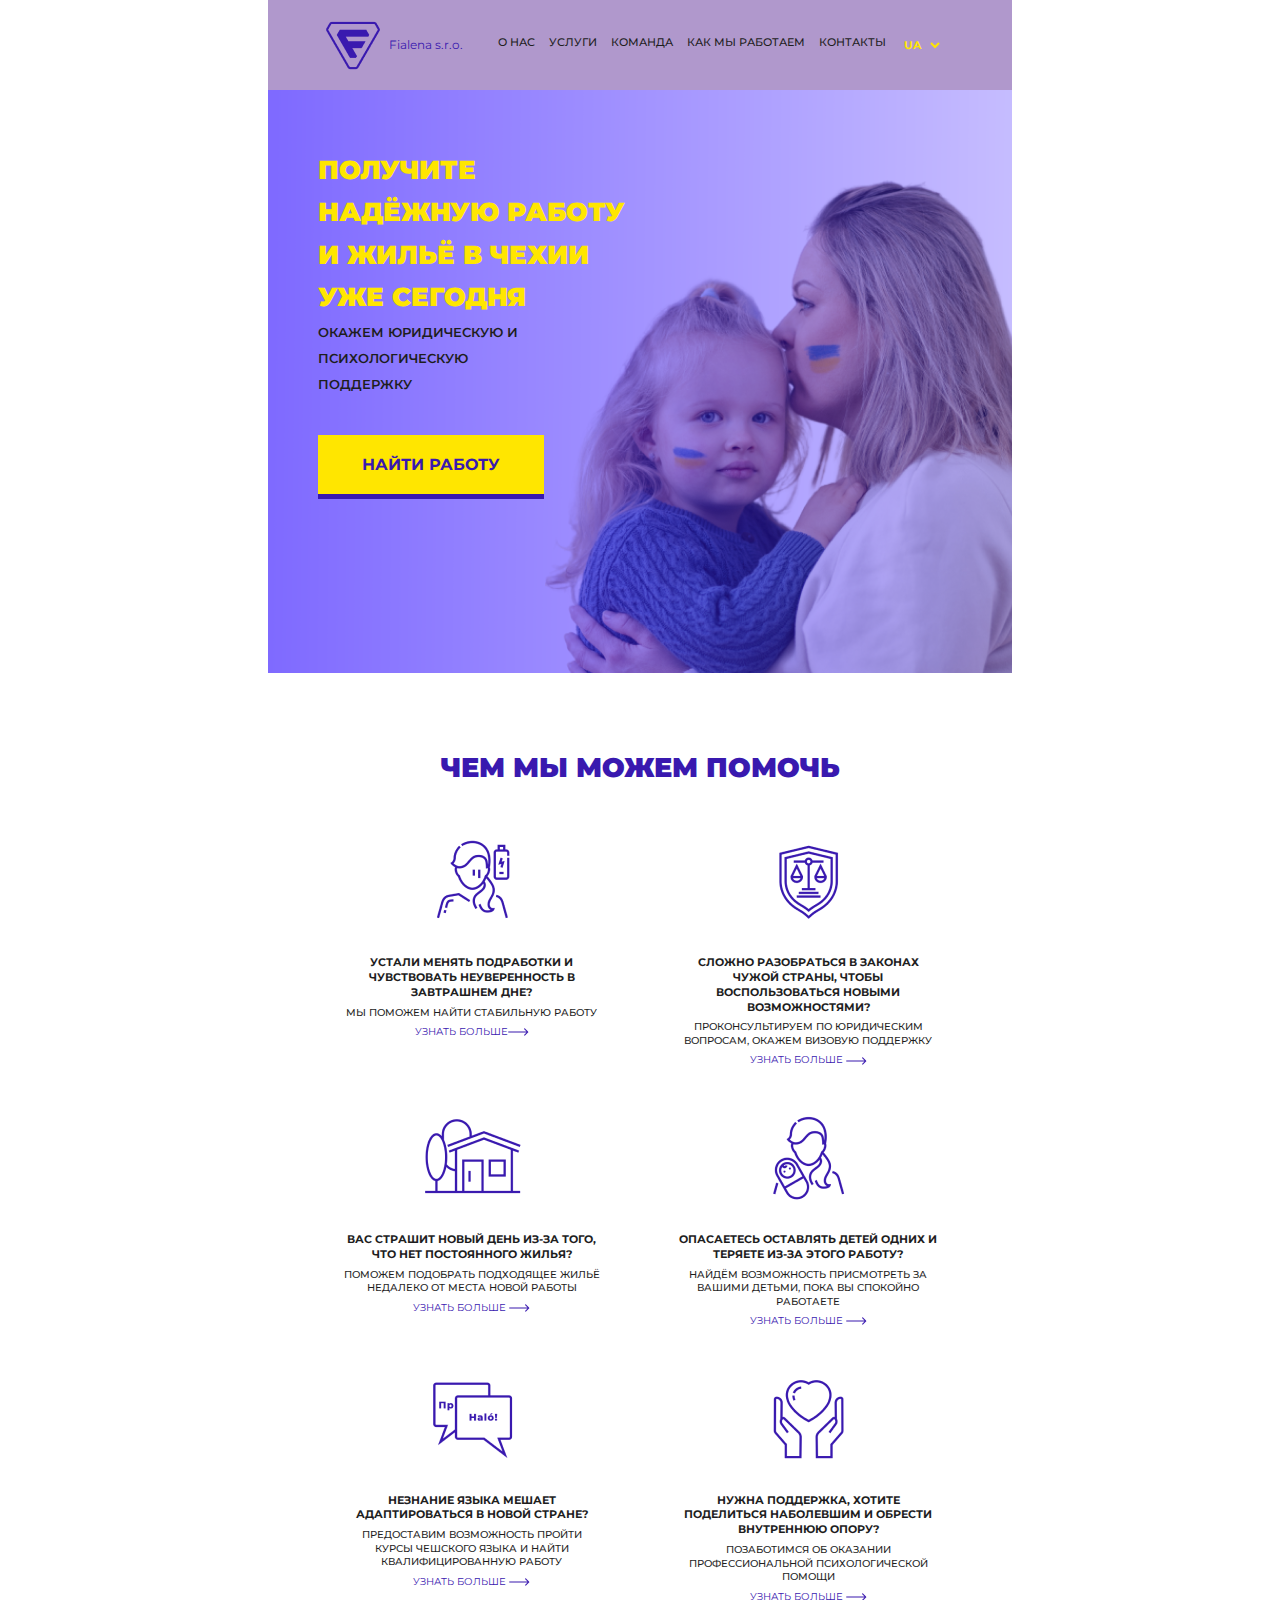
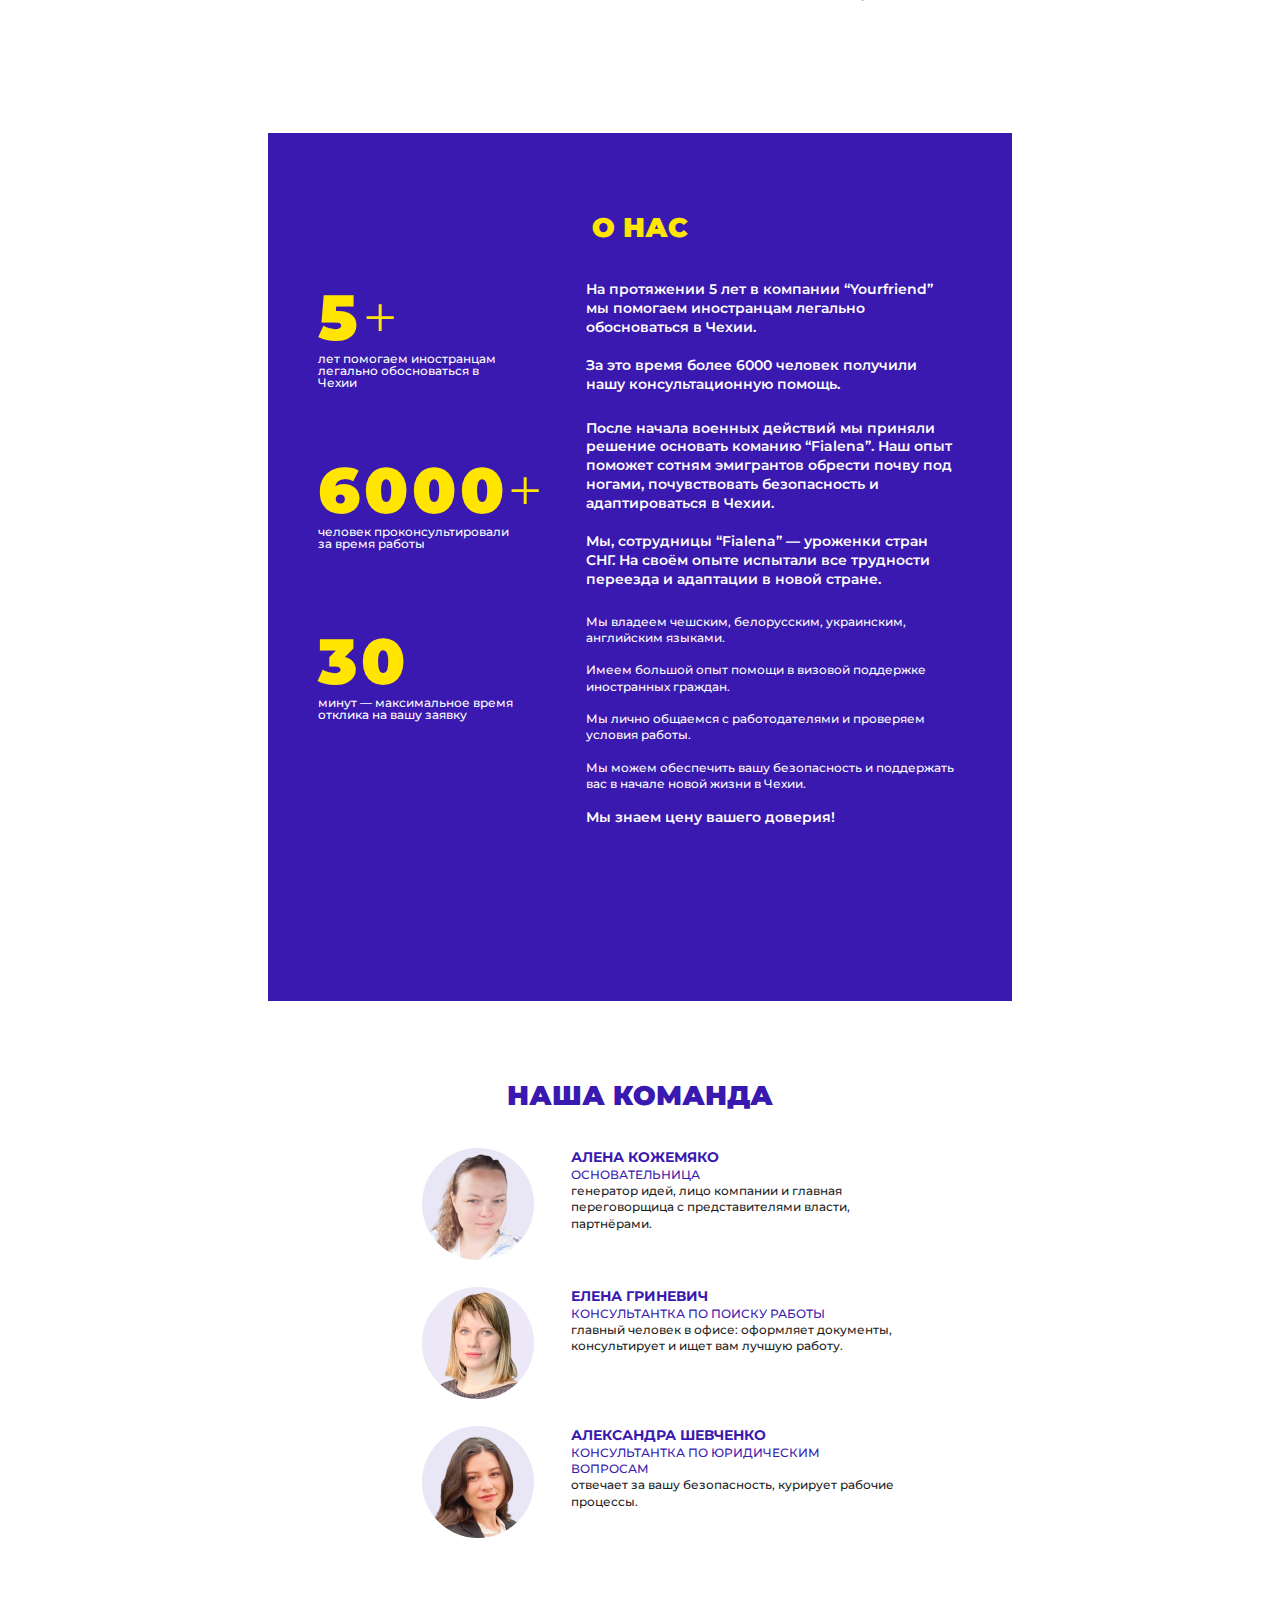
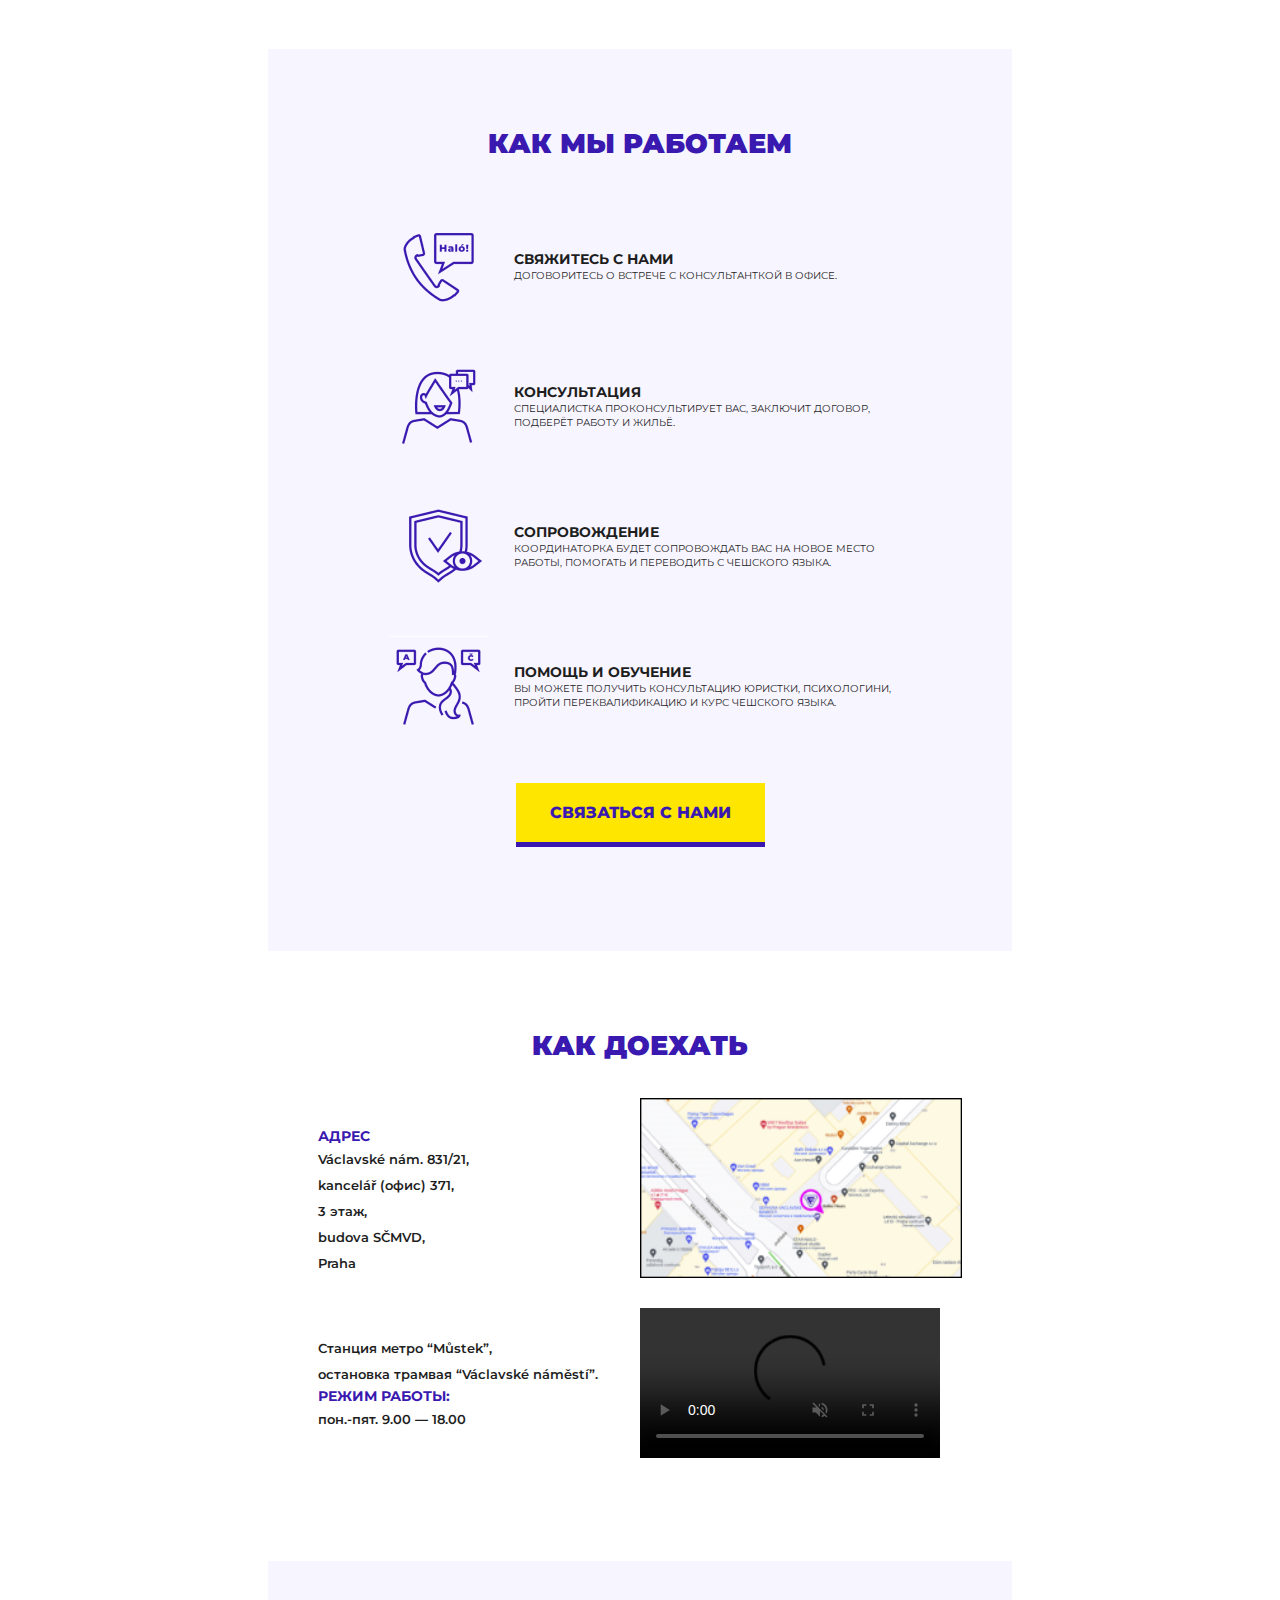
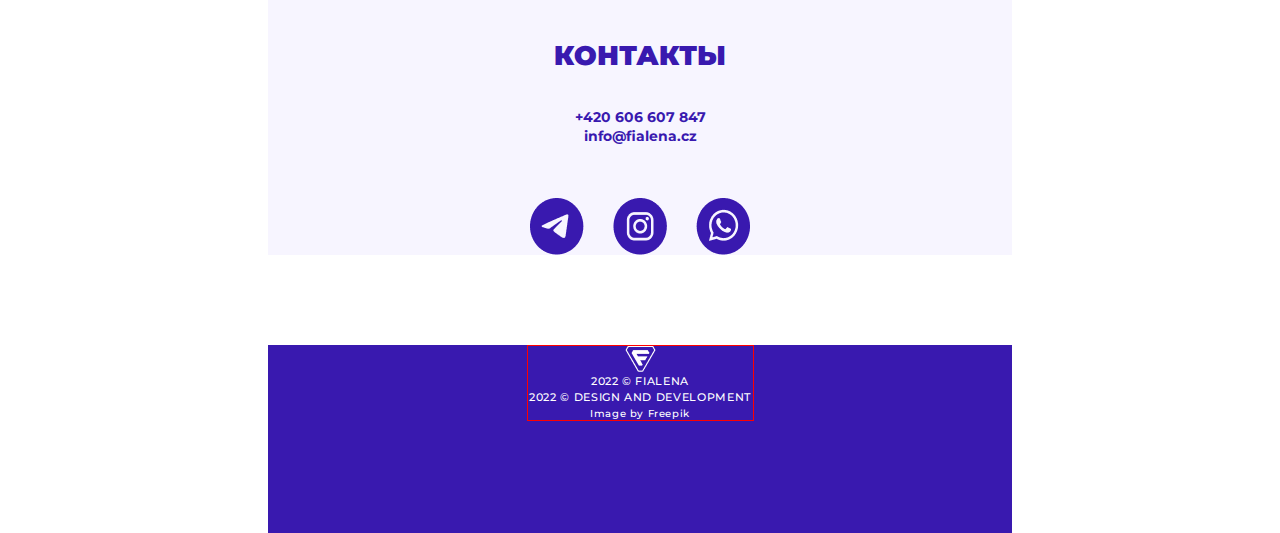
==== commit 0ecbacfa: "about us - add divs" ====
--- a/index.html
+++ b/index.html
@@ -163,6 +163,8 @@
     <section class="main__about-us">
         <div class="container">
             <h2 class="main__about-us-title section-title">О НАС</h2>
+
+            <div class="main__about-allgrids">
             <div class="main__about-grid">
                 <div>
                     <div class="main__number"><p class="main__number_black">5</p><p class="main__number_thin">+</p></div>
@@ -195,7 +197,7 @@
                 </p>
             </div>
             <div class="main__about-grid">
-                <div>
+                <div id="last_number">
                     <p class="main__number_black">30</p>
                     <p class="main__number-text">минут — максимальное время отклика на вашу заявку</p>
                 </div>
@@ -216,6 +218,7 @@
                 </p>
 
             </div>
+        </div>
         </div>
     </section>
 
--- a/assets/styles/css/style.css
+++ b/assets/styles/css/style.css
@@ -947,6 +947,12 @@
   color: #ffe500;
 }
 
+.main__about-allgrids {
+  display: flex;
+  flex-direction: column;
+  gap: 25px;
+}
+
 .main__about-grid {
   display: grid;
   grid-template-columns: 35% 60%;
@@ -987,6 +993,10 @@
   font-size: 12px;
   color: #ffffff;
   margin-top: 4px;
+}
+
+#last_number {
+  margin-top: -71px;
 }
 
 .main__about-text {
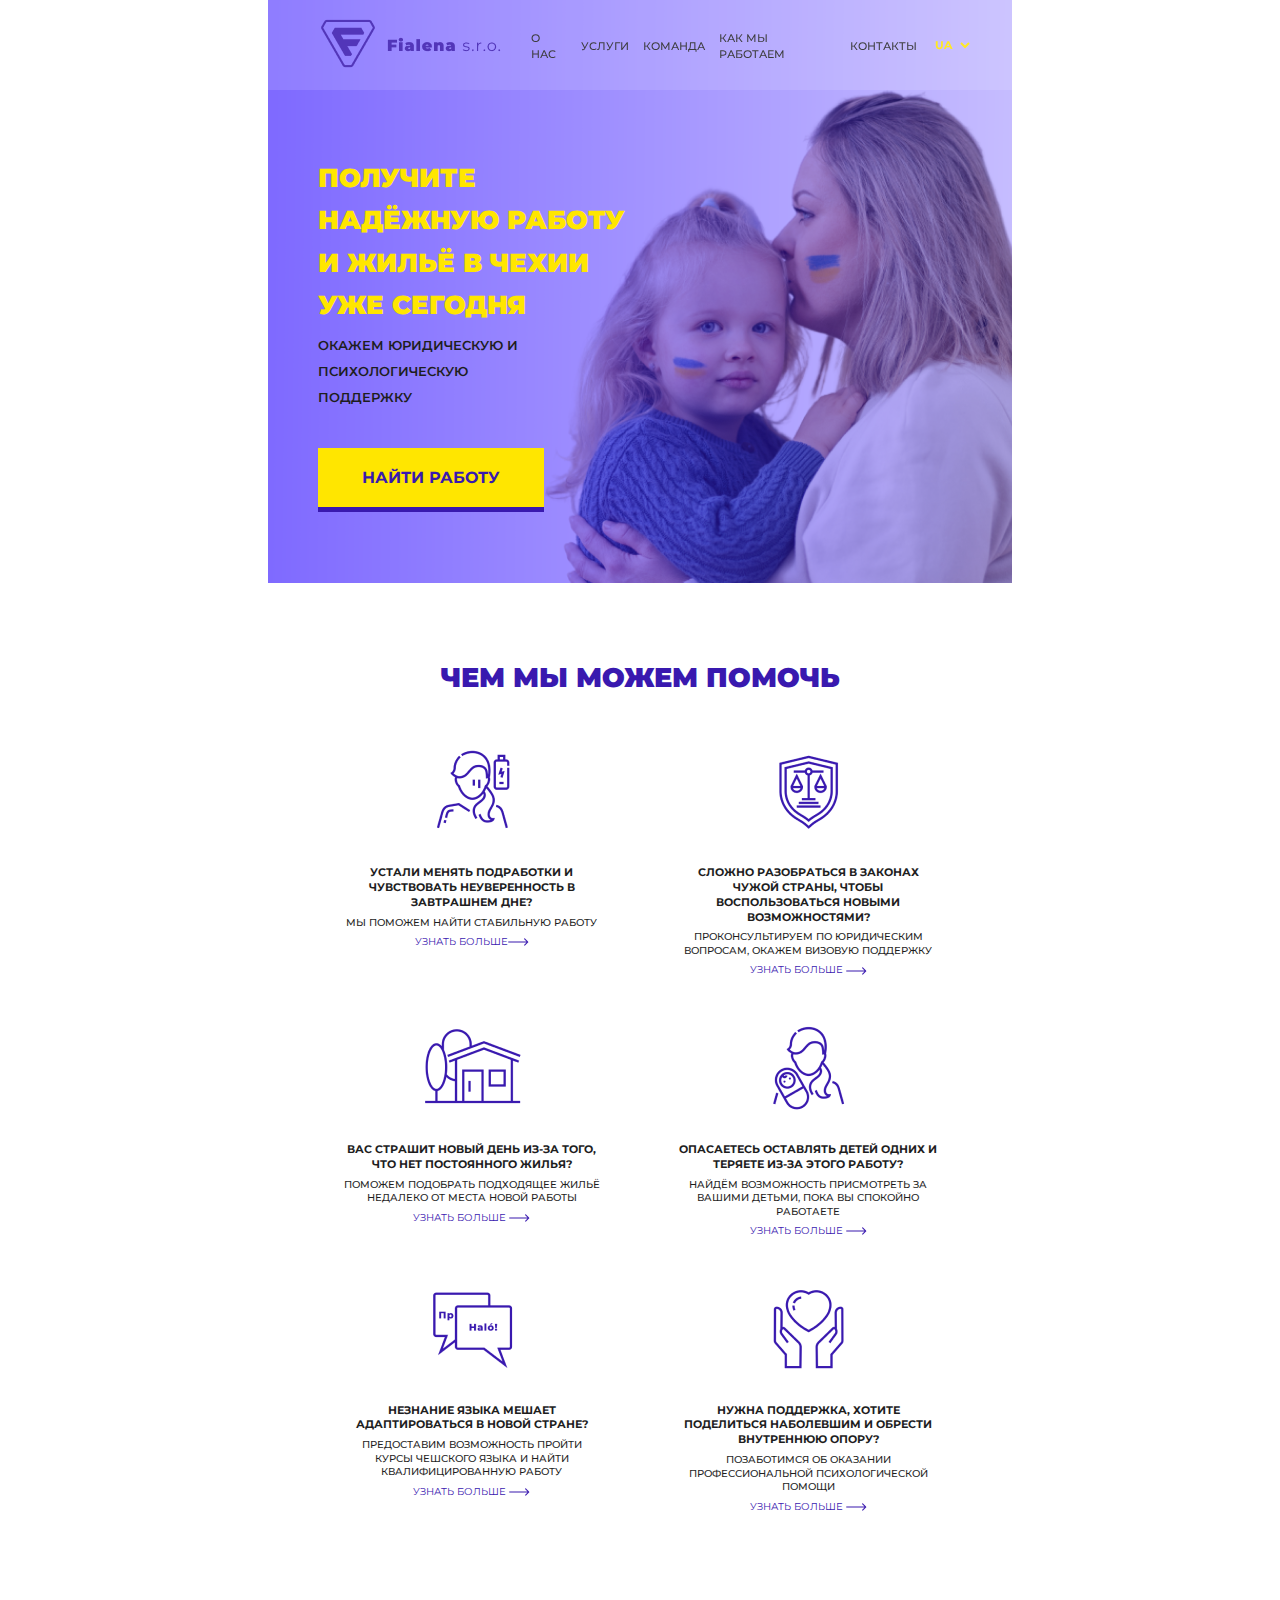
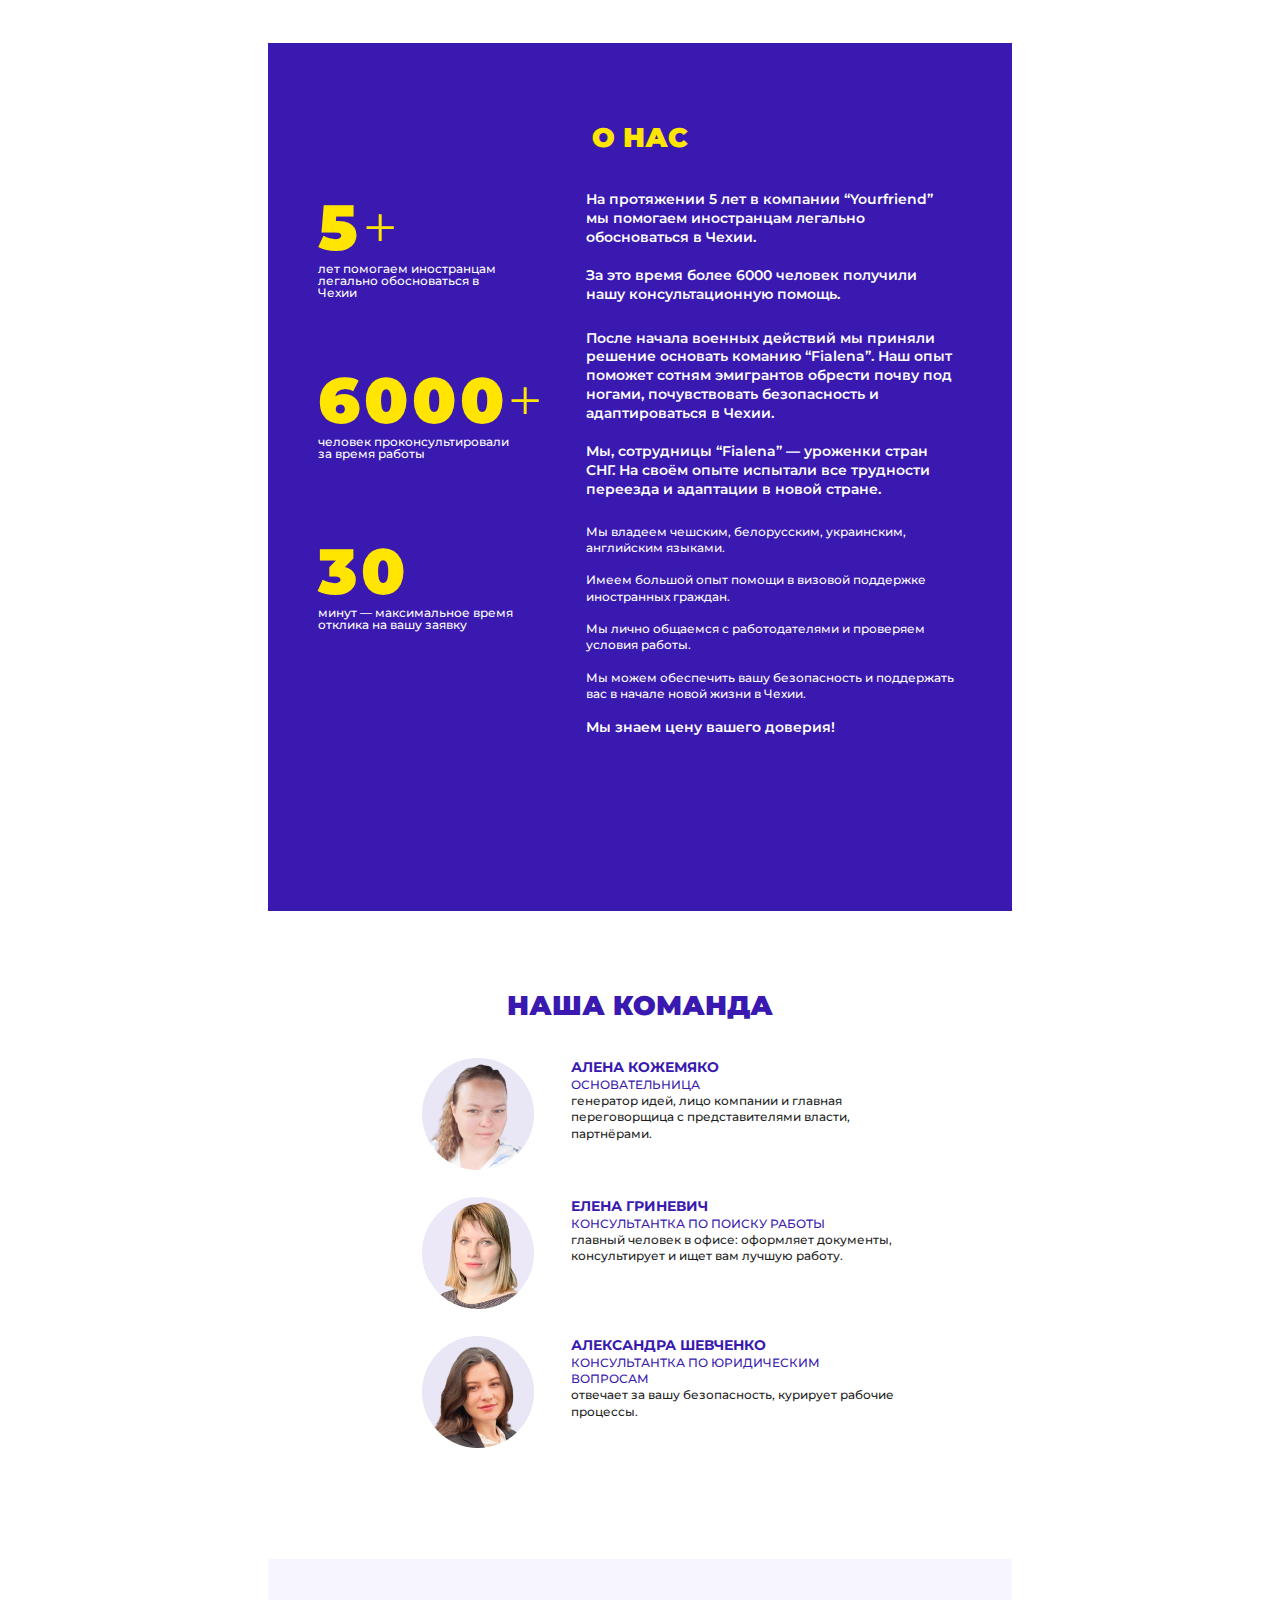
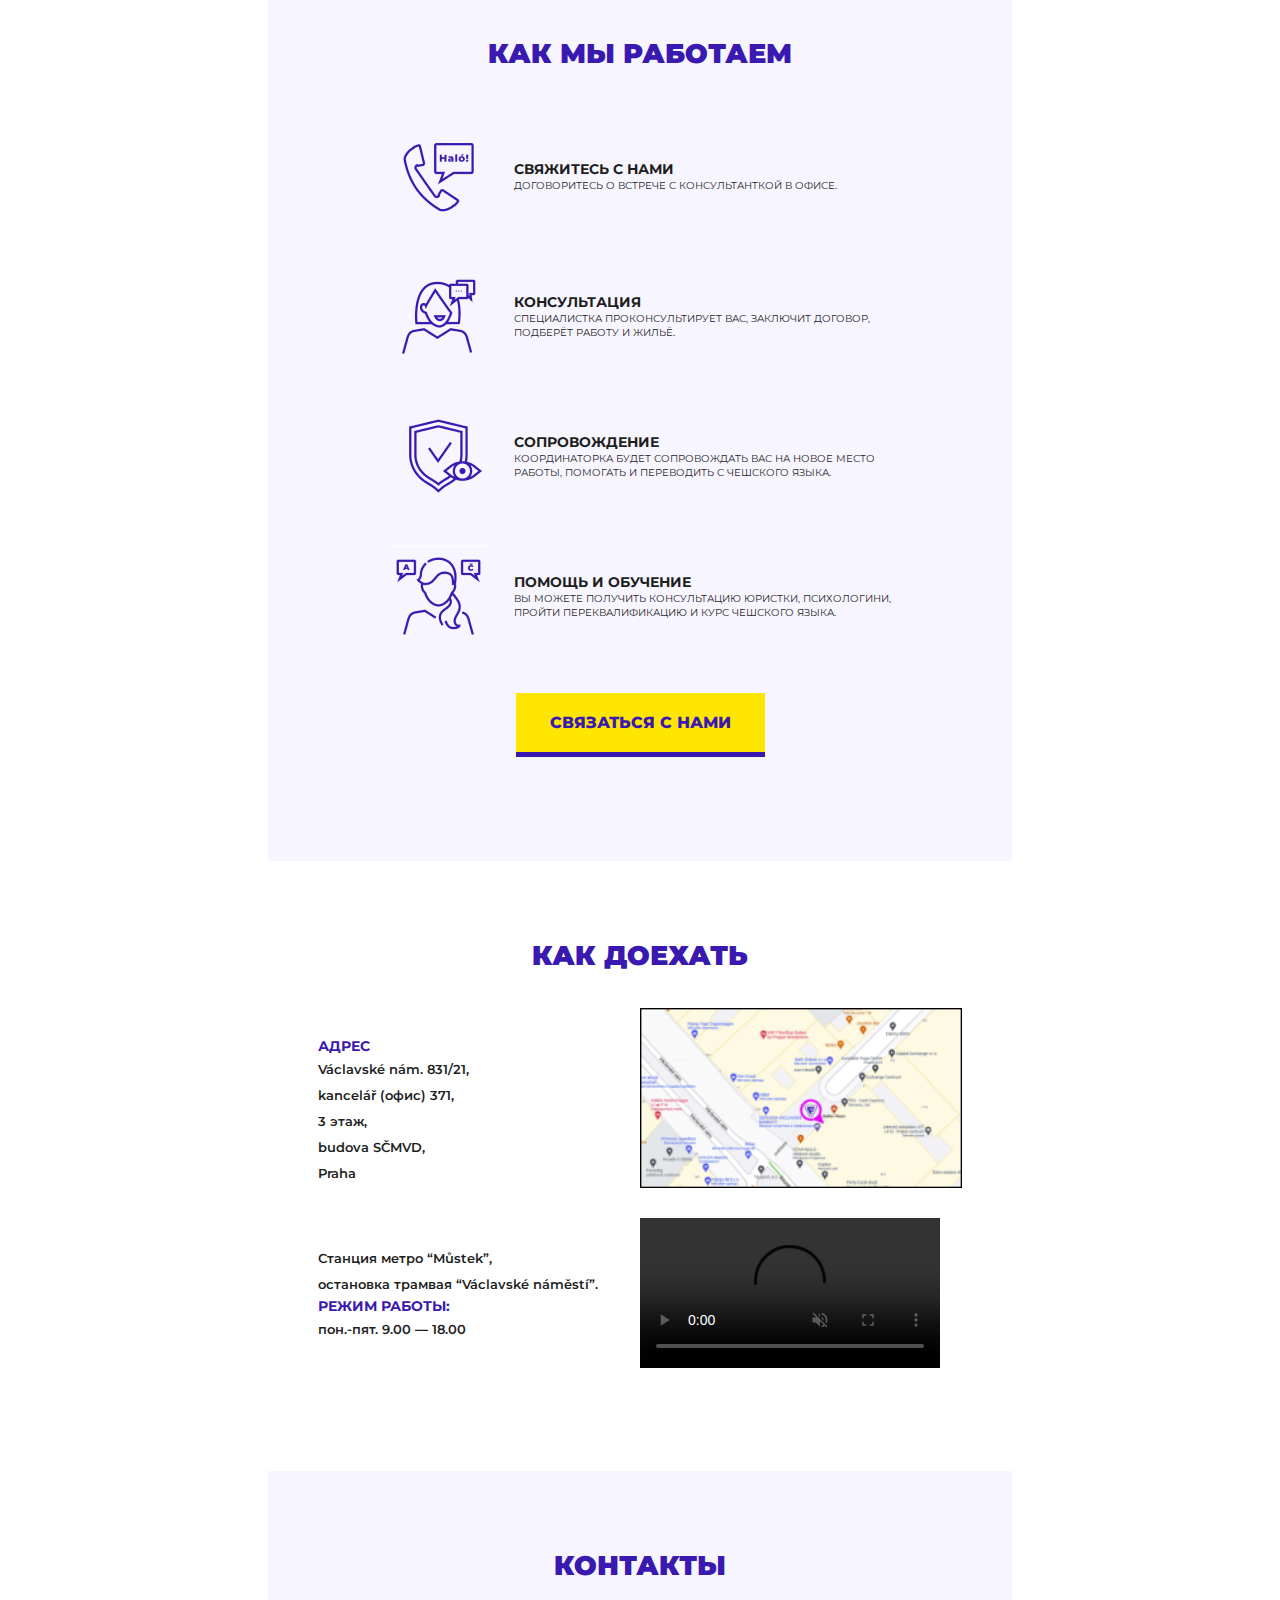
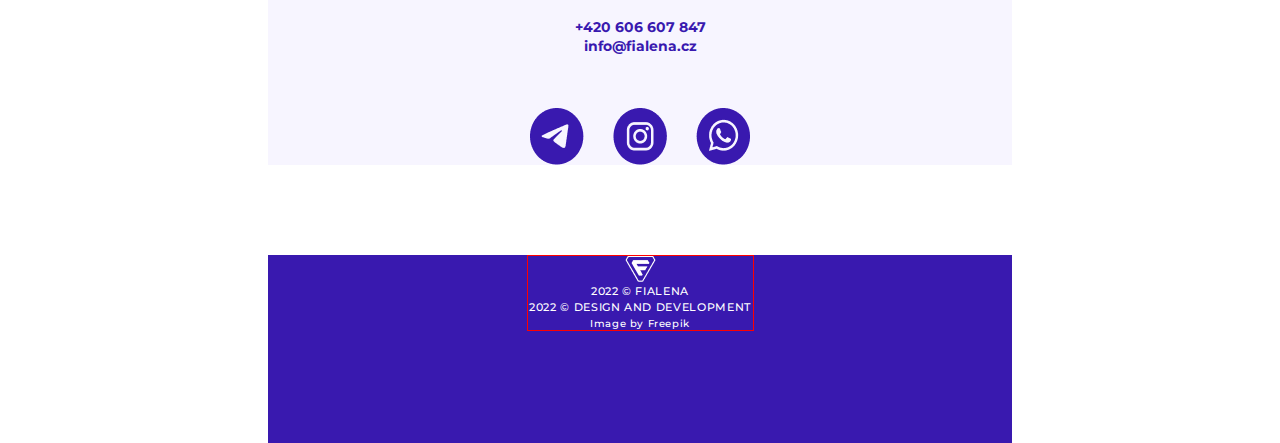
==== commit aa2c16b2: "header, main" ====
--- a/index.html
+++ b/index.html
@@ -16,8 +16,8 @@
     <!-- header -->
     <header class="header">
         <div class="header__content container">
-            <a class="header__logo" href="#"><img src="./assets/images/logo.png" alt="logo"></a>
-            <p class="header__company"><b>Fialena</b> s.r.o.</p>
+            <a class="header__logo" href="#"><img class="header__logo-img" src="./assets/images/logotype_full.png" alt="logo"></a>
+            <!-- <p class="header__company"><b>Fialena</b> s.r.o.</p> -->
             <nav class="header-menu">
                 <ul class="header__list">
                     <li><a href="#" class="header__link">О НАС</a></li>
--- a/assets/styles/css/style.css
+++ b/assets/styles/css/style.css
@@ -671,22 +671,38 @@
   }
 }
 .header {
-  z-index: 10;
-  background: rgb(176, 152, 204);
+  position: fixed;
+  max-width: 744px;
+  width: 100%;
+  top: 0;
+  z-index: 50;
+}
+
+.header::before {
+  content: "";
+  position: absolute;
+  top: 0;
+  width: 744px;
+  height: 100%;
+  background: rgba(255, 255, 255, 0.13);
+  z-index: 2;
+}
+
+.header__content {
+  display: flex;
+  justify-content: space-between;
+  align-items: center;
   height: 90px;
-}
-
-.header__content {
-  height: 100%;
-  display: flex;
-  justify-content: space-evenly;
-  align-items: center;
 }
 
 .header__company {
   font-weight: 400;
   font-size: 12px;
   color: #3919af;
+}
+
+.header__logo-img {
+  vertical-align: baseline;
 }
 
 .header__list {
@@ -695,6 +711,8 @@
   column-gap: 14px;
   margin: 0 14px 0 30px;
   padding: 0;
+  width: 442px;
+  align-items: center;
 }
 
 .header__list li {
@@ -859,6 +877,7 @@
   line-height: 163%;
   padding: 0;
   color: #ffe600;
+  margin-top: 98px;
 }
 
 .main__subtitle {
@@ -867,6 +886,7 @@
   font-weight: 600;
   line-height: 200%;
   color: #1e1e1e;
+  margin-top: 5px;
 }
 
 .main__button {
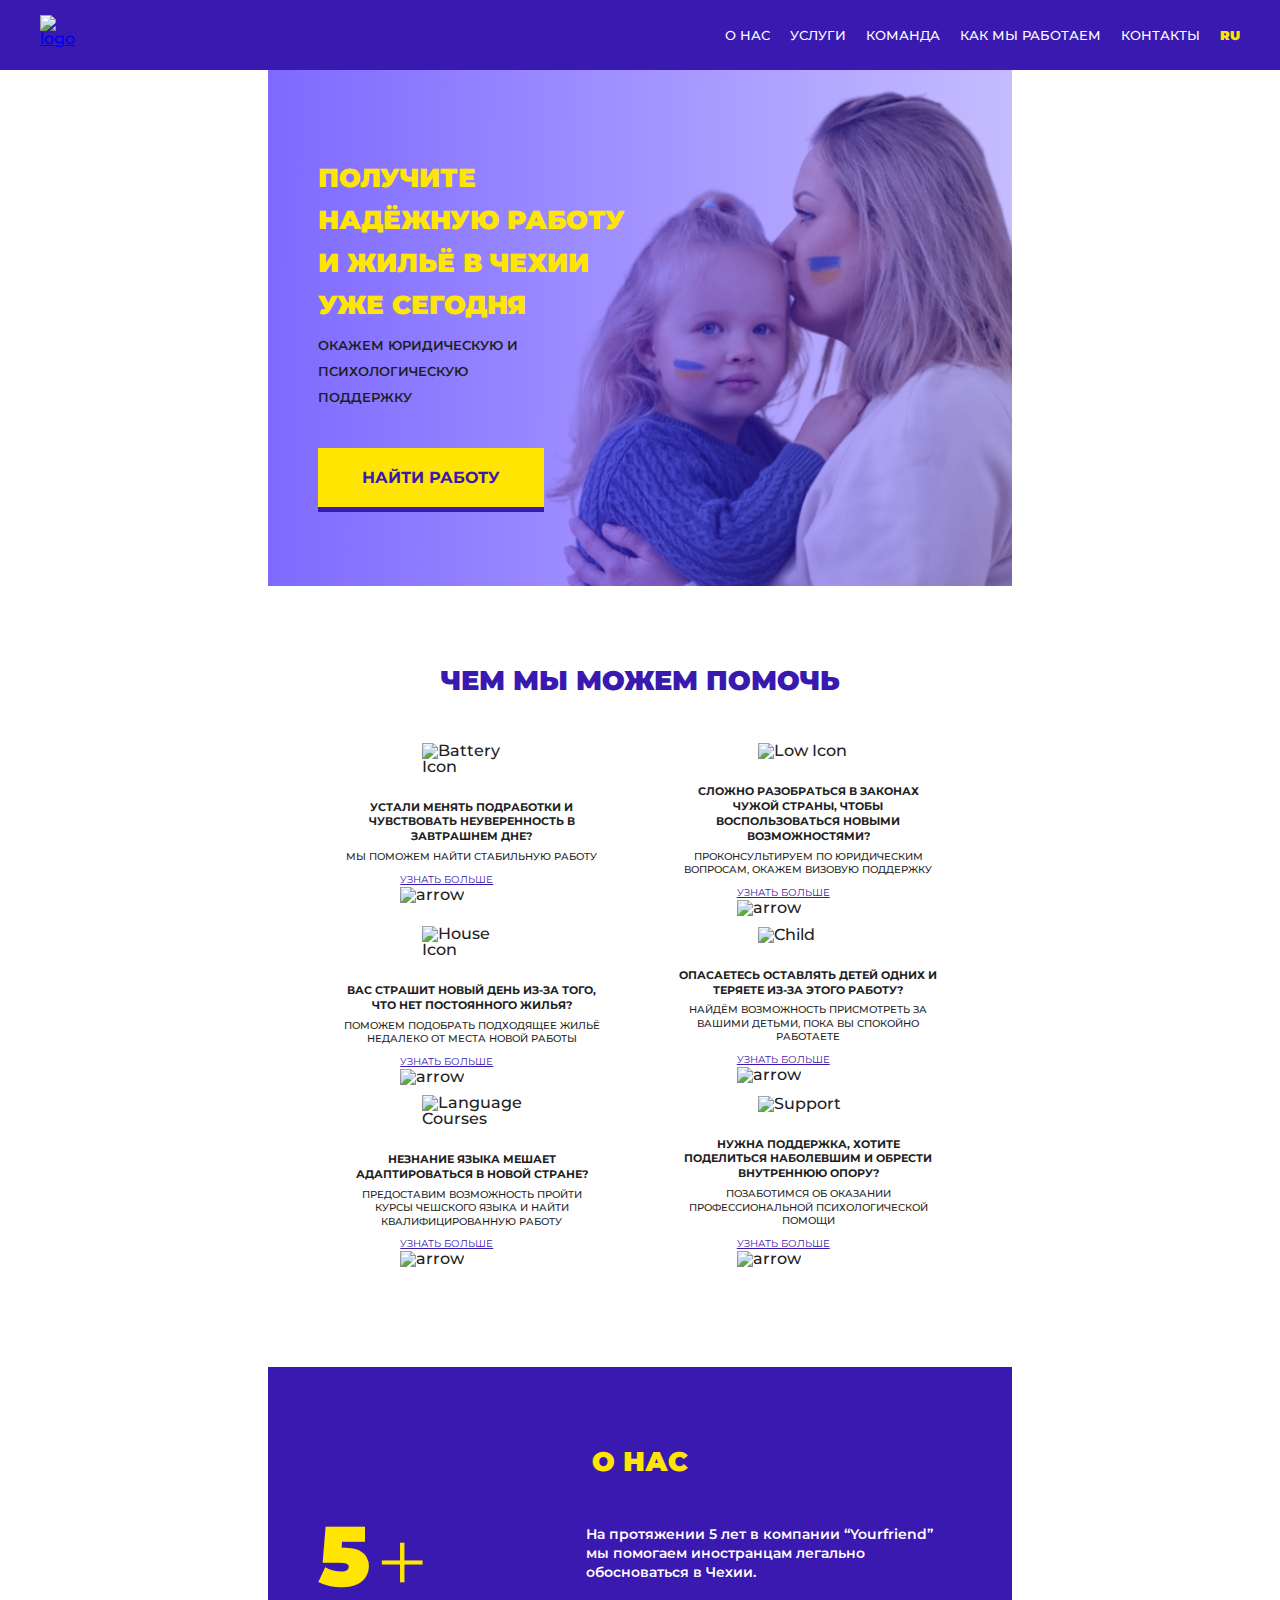
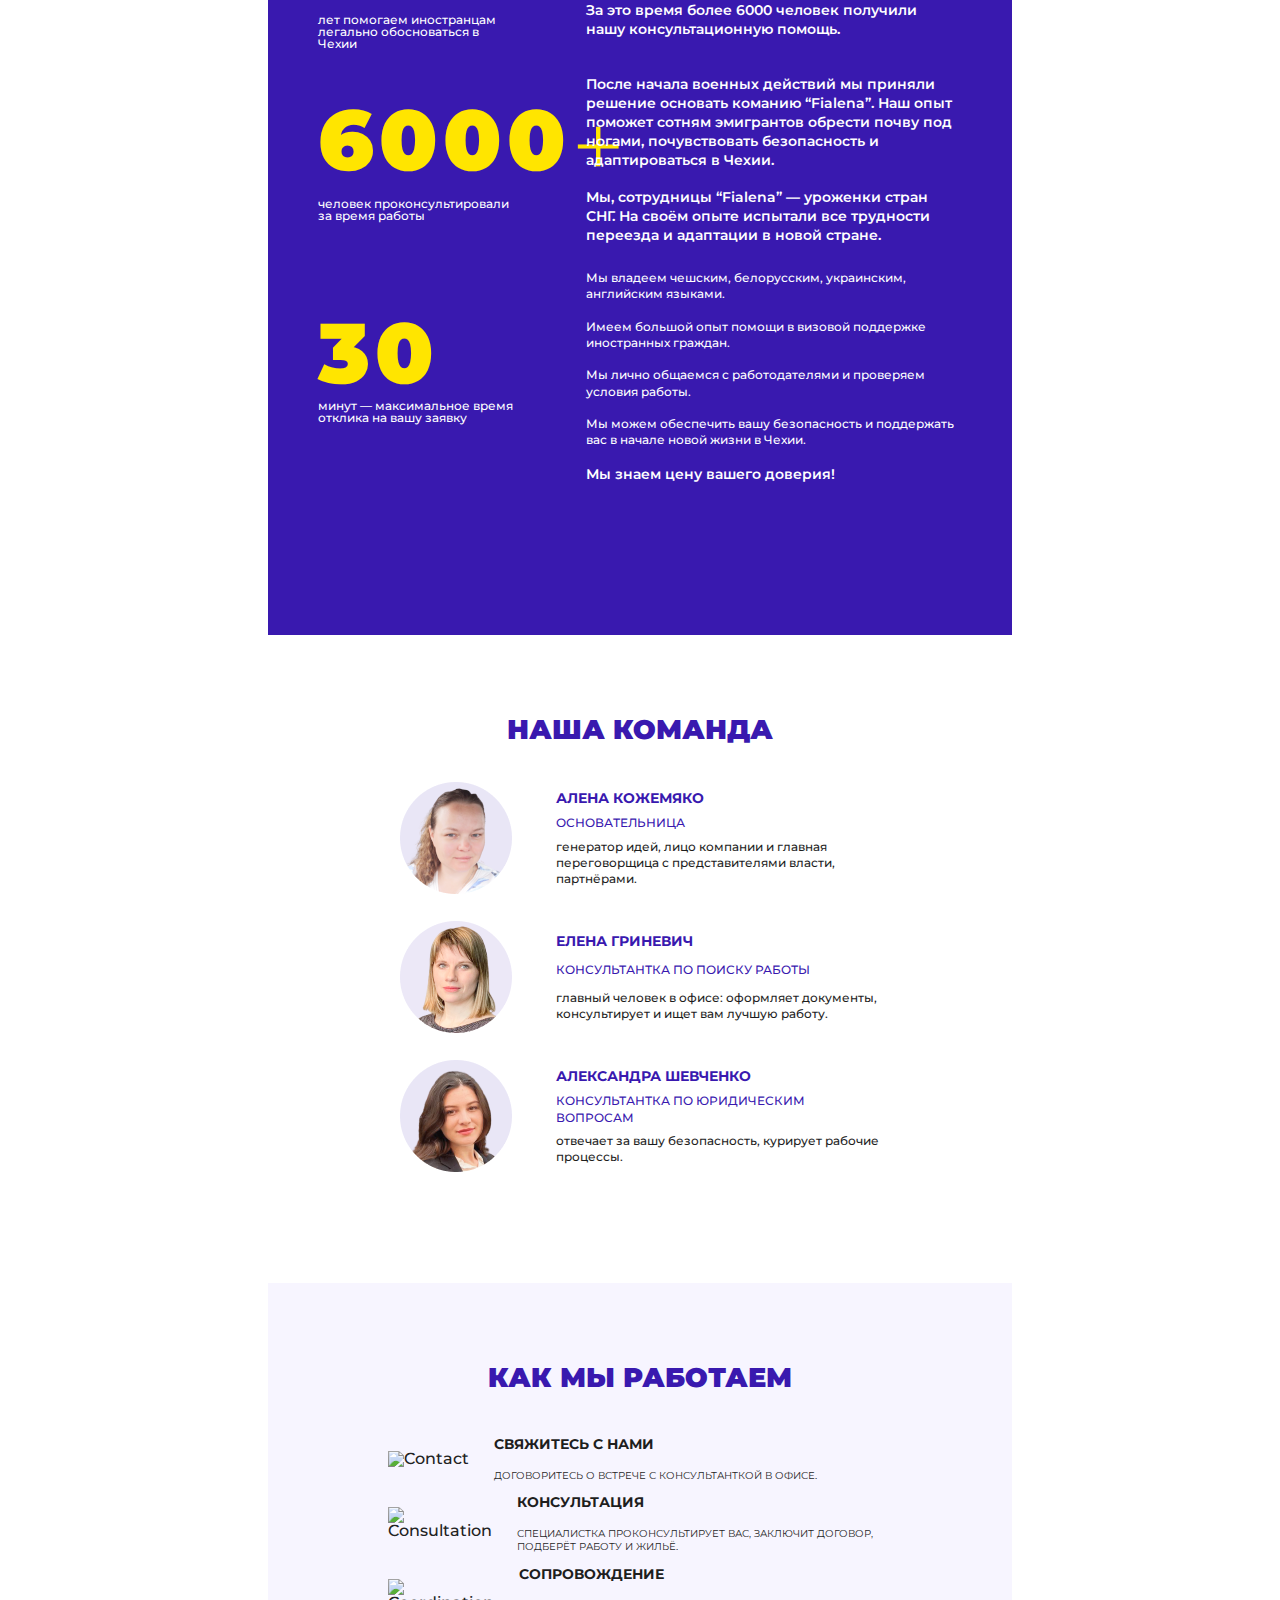
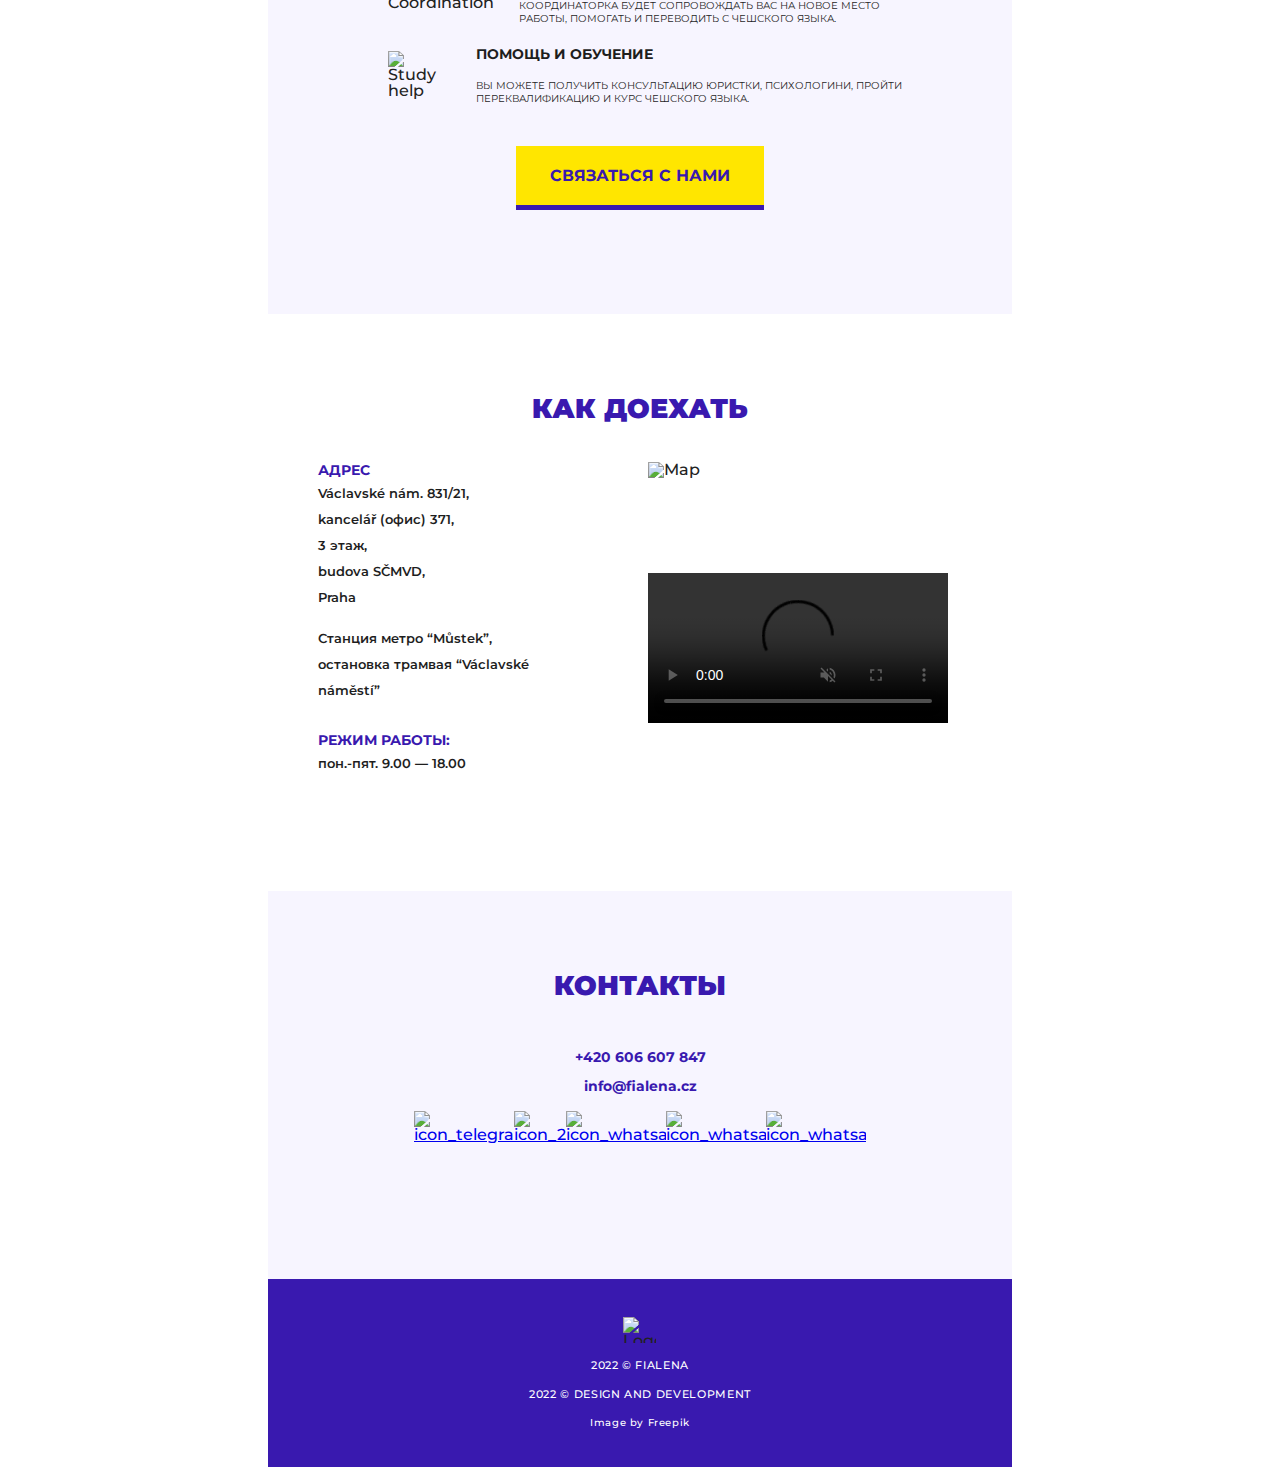
==== commit 6fe2136d: "Украинская версия и файлы для других языков" ====
--- a/index.html
+++ b/index.html
@@ -1,409 +1,618 @@
 <!DOCTYPE html>
-<html lang="en">
-
-<head>
-    <meta charset="UTF-8">
-    <meta http-equiv="X-UA-Compatible" content="IE=edge">
-    <meta name="viewport" content="width=device-width, initial-scale=1.0">
-    <link rel="stylesheet" href="./assets/styles/css/style.css">
+<html lang="ru">
+  <head>
+    <meta charset="UTF-8" />
+    <meta http-equiv="X-UA-Compatible" content="IE=edge" />
+    <meta name="viewport" content="width=device-width, initial-scale=1.0" />
+    <link
+      rel="shortcut icon"
+      href="./assets/images/logo.svg"
+      type="image/svg"
+    />
+    <link rel="stylesheet" href="./assets/styles/css/style.css" />
     <title>FIALENA</title>
-</head>
-
-<body class="body">
-
+  </head>
+
+  <body class="body">
     <!-- ГЛАВНАЯ СТРАНИЦА -->
 
     <!-- header -->
+
     <header class="header">
-        <div class="header__content container">
-            <a class="header__logo" href="#"><img class="header__logo-img" src="./assets/images/logotype_full.png" alt="logo"></a>
-            <!-- <p class="header__company"><b>Fialena</b> s.r.o.</p> -->
-            <nav class="header-menu">
-                <ul class="header__list">
-                    <li><a href="#" class="header__link">О НАС</a></li>
-                    <li><a href="#" class="header__link">УСЛУГИ</a></li>
-                    <li><a href="" class="header__link">КОМАНДА</a></li>
-                    <li><a href="" class="header__link">КАК МЫ РАБОТАЕМ</a></li>
-                    <li><a href="" class="header__link">КОНТАКТЫ</a></li>
-                    <!-- <li><a href="" class="header__link">ЯЗЫКИ</a></li> -->
-                    <select name="language" id="language">
-                        <option value="ru" data-url="https://example.com/?brand=1">RU</option>
-                        <option value="ua" data-url="https://example.com/?brand=1" selected>UA</option>
-                        <option value="en"><a href="#1.html">EN</a></option>
-                        <option value="cz"><a href="#1.html">CZ</a></option>
-                    </select>
-                    <!-- <ul class="submenu" id="language">
-                        <li><a href="">RU</a></li>
-                        <li><a href="">UA</a></li>
-                        <li><a href="">CZ</a></li>
-                        <li><a href="">EN</a></li>
-                    </ul>
-                </ul> -->
-            </nav>
-            <div class="header__burger">
-                <span></span>
-            </div>
-
-        </div>
+      <div class="header__container">
+        <a class="header__logo" href="index.html"
+          ><img
+            class="header__logo-img"
+            src="./assets/images/logotype_full_white.svg"
+            alt="logo"
+        /></a>
+        <div class="header__menu menu">
+          <div class="menu__icon">
+            <span></span>
+          </div>
+          <nav class="menu__body">
+            <ul class="menu__list">
+              <li>
+                <a data-goto=".main__about-us" href="#" class="menu__link"
+                  >О НАС</a
+                >
+              </li>
+              <li>
+                <a data-goto=".main__help-section" href="#" class="menu__link"
+                  >УСЛУГИ</a
+                >
+              </li>
+              <li>
+                <a data-goto=".main__team-section" href="#" class="menu__link"
+                  >КОМАНДА</a
+                >
+              </li>
+              <li>
+                <a
+                  data-goto=".main__working-section"
+                  href="#"
+                  class="menu__link"
+                  >КАК МЫ РАБОТАЕМ</a
+                >
+              </li>
+              <li>
+                <a data-goto=".main__contacts" href="#" class="menu__link"
+                  >КОНТАКТЫ</a
+                >
+              </li>
+              <li>
+                <a class="menu__link language">RU</a>
+                <span class="menu__arrow"></span>
+                <ul class="menu__sub-list">
+                  <li><a href="index_ua.html" class="menu__sub-link">UA</a></li>
+                  <!-- <li><a href="#" class="menu__sub-link">RU</a></li> -->
+                  <li><a href="index_cz.html" class="menu__sub-link">CZ</a></li>
+                  <li><a href="index_en.html" class="menu__sub-link">EN</a></li>
+                </ul>
+              </li>
+            </ul>
+          </nav>
+        </div>
+      </div>
     </header>
 
-
     <!-- блок главной страницы -->
+
     <section class="main__main-section">
-
-        <div class="main__main-content container">
-            <h1 class="main__title">ПОЛУЧИТЕ НАДЁЖНУЮ РАБОТУ И ЖИЛЬЁ В ЧЕХИИ УЖЕ СЕГОДНЯ</h1>
-            <h2 class="main__subtitle">ОКАЖЕМ ЮРИДИЧЕСКУЮ И ПСИХОЛОГИЧЕСКУЮ ПОДДЕРЖКУ</h2>
-            <button class="main__button"><a href="#">НАЙТИ РАБОТУ</a></button>
-        </div>
-
+      <div class="main__main-content container">
+        <h1 class="main__title">
+          ПОЛУЧИТЕ НАДЁЖНУЮ РАБОТУ И ЖИЛЬЁ В ЧЕХИИ УЖЕ СЕГОДНЯ
+        </h1>
+        <h2 class="main__subtitle">
+          ОКАЖЕМ ЮРИДИЧЕСКУЮ И ПСИХОЛОГИЧЕСКУЮ ПОДДЕРЖКУ
+        </h2>
+        <button
+          class="main__button"
+          onclick="window.location.href = '#contacts';"
+        >
+          НАЙТИ РАБОТУ
+        </button>
+      </div>
+
+      <!-- Модально -->
+
+      <div id="overlay">
+        <div id="popup" class="popup">
+          <img
+            class="popup__img"
+            src="./assets/images/modal-window-01.png"
+            alt="event-link"
+          />
+
+          <button id="close" class="close" title="Close"></button>
+          <!-- <p class="presents">С БЕСПЛАТНЫМИ ПОДАРКАМИ
+            ДЛЯ ДЕТЕЙ</p> -->
+          <button
+            class="details"
+            title="Получить подарки"
+            onclick="window.location.href = 'event.html';"
+          >
+            Узнать подробнее
+          </button>
+        </div>
+      </div>
+      <!-- конец модального окна -->
     </section>
 
     <!-- <main class="container"> -->
 
     <!-- ЧЕМ МЫ МОЖЕМ ПОМОЧЬ -->
-    <section class="main__help-section">
-        <div class="main__help-content container ">
-            <h2 class="main__help-title section-title">ЧЕМ МЫ МОЖЕМ ПОМОЧЬ</h2>
-
-            <div class="main__grid-container">
-                <div class="main__card">
-                    <div class="main__icon"><img src="./assets/images/battery-icon.png" alt="Battery Icon">
-                    </div>
-
-                    <div class="main__card-text">
-                        <p class="main__card-title">УСТАЛИ МЕНЯТЬ ПОДРАБОТКИ И ЧУВСТВОВАТЬ НЕУВЕРЕННОСТЬ В
-                            ЗАВТРАШНЕМ
-                            ДНЕ?
-                        </p>
-                        <p class="main__card-subtitle">МЫ ПОМОЖЕМ НАЙТИ СТАБИЛЬНУЮ РАБОТУ</p>
-                        <p class="main__card-link">УЗНАТЬ БОЛЬШЕ<img src="./assets/images/Arrow 3.png" alt="arrow">
-                        </p>
-                    </div>
-                </div>
-
-                <div class="main__card">
-
-                    <div class="main__icon"><img src="./assets/images/low-icon.png" alt="Low Icon">
-                    </div>
-                    <div class="main__card-text">
-                        <p class="main__card-title">СЛОЖНО РАЗОБРАТЬСЯ В ЗАКОНАХ ЧУЖОЙ СТРАНЫ, ЧТОБЫ ВОСПОЛЬЗОВАТЬСЯ
-                            НОВЫМИ
-                            ВОЗМОЖНОСТЯМИ?</p>
-                        <p class="main__card-subtitle">ПРОКОНСУЛЬТИРУЕМ ПО ЮРИДИЧЕСКИМ ВОПРОСАМ, ОКАЖЕМ ВИЗОВУЮ
-                            ПОДДЕРЖКУ
-                        </p>
-                        <p class="main__card-link">УЗНАТЬ БОЛЬШЕ <img src="./assets/images/Arrow 3.png" alt="arrow">
-                        </p>
-                    </div>
-                </div>
-
-                <div class="main__card">
-                    <div class="main__icon"><img src="./assets/images/house-icon.png" alt="House Icon">
-                    </div>
-                    <div class="main__card-text">
-                        <p class="main__card-title">ВАС СТРАШИТ НОВЫЙ ДЕНЬ ИЗ-ЗА ТОГО, ЧТО НЕТ ПОСТОЯННОГО ЖИЛЬЯ?
-                        </p>
-                        <p class="main__card-subtitle">ПОМОЖЕМ ПОДОБРАТЬ ПОДХОДЯЩЕЕ ЖИЛЬЁ НЕДАЛЕКО ОТ МЕСТА НОВОЙ
-                            РАБОТЫ
-                        </p>
-                        <p class="main__card-link">УЗНАТЬ БОЛЬШЕ <img src="./assets/images/Arrow 3.png" alt="arrow">
-                        </p>
-                    </div>
-                </div>
-
-                <div class="main__card">
-
-                    <div class="main__icon"><img src="./assets/images/child-icon.png" alt="Child">
-                    </div>
-                    <div class="main__card-text">
-                        <p class="main__card-title">ОПАСАЕТЕСЬ ОСТАВЛЯТЬ ДЕТЕЙ ОДНИХ И ТЕРЯЕТЕ ИЗ-ЗА ЭТОГО РАБОТУ?
-                        </p>
-                        <p class="main__card-subtitle"> НАЙДЁМ ВОЗМОЖНОСТЬ ПРИСМОТРЕТЬ ЗА ВАШИМИ ДЕТЬМИ, ПОКА ВЫ
-                            СПОКОЙНО
-                            РАБОТАЕТЕ</p>
-                        <p class="main__card-link">УЗНАТЬ БОЛЬШЕ <img src="./assets/images/Arrow 3.png" alt="arrow">
-                        </p>
-                    </div>
-                </div>
-
-                <div class="main__card">
-                    <div class="main__icon"><img src="./assets/images/language-icon.png" alt="Language Courses">
-                    </div>
-                    <div class="main__card-text">
-                        <p class="main__card-title">НЕЗНАНИЕ ЯЗЫКА МЕШАЕТ АДАПТИРОВАТЬСЯ В НОВОЙ СТРАНЕ? </p>
-                        <p class="main__card-subtitle">ПРЕДОСТАВИМ ВОЗМОЖНОСТЬ ПРОЙТИ КУРСЫ ЧЕШСКОГО ЯЗЫКА И НАЙТИ
-                            КВАЛИФИЦИРОВАННУЮ РАБОТУ</p>
-                        <p class="main__card-link">УЗНАТЬ БОЛЬШЕ <img src="./assets/images/Arrow 3.png" alt="arrow">
-                        </p>
-                    </div>
-                </div>
-
-                <div class="main__card">
-                    <div class="main__icon"><img src="./assets/images/support-icon.png" alt="Support">
-                    </div>
-                    <div class="main__card-text">
-                        <p class="main__card-title">НУЖНА ПОДДЕРЖКА, ХОТИТЕ ПОДЕЛИТЬСЯ НАБОЛЕВШИМ И ОБРЕСТИ
-                            ВНУТРЕННЮЮ
-                            ОПОРУ?
-                        </p>
-                        <p class="main__card-subtitle">ПОЗАБОТИМСЯ ОБ ОКАЗАНИИ
-                            ПРОФЕССИОНАЛЬНОЙ ПСИХОЛОГИЧЕСКОЙ ПОМОЩИ</p>
-                        <p class="main__card-link">УЗНАТЬ БОЛЬШЕ <img src="./assets/images/Arrow 3.png" alt="arrow">
-                        </p>
-                    </div>
-                </div>
-            </div>
-        </div>
+
+    <!-- <a name="help"></a> -->
+    <section class="main__help-section" id="help">
+      <div class="main__help-content container">
+        <h2 class="main__help-title section-title">ЧЕМ МЫ МОЖЕМ ПОМОЧЬ</h2>
+
+        <div class="main__grid-container">
+          <div class="main__card">
+            <div class="main__icon">
+              <img src="./assets/images/battery-icon.svg" alt="Battery Icon" />
+            </div>
+
+            <div class="main__card-text">
+              <p class="main__card-title">
+                УСТАЛИ МЕНЯТЬ ПОДРАБОТКИ И ЧУВСТВОВАТЬ НЕУВЕРЕННОСТЬ В
+                ЗАВТРАШНЕМ ДНЕ?
+              </p>
+              <p class="main__card-subtitle">
+                МЫ ПОМОЖЕМ НАЙТИ СТАБИЛЬНУЮ РАБОТУ
+              </p>
+              <div class="main__card-l">
+                <a class="main__card-link" href="#contacts">УЗНАТЬ БОЛЬШЕ</a
+                ><img src="./assets/images/arrow_3.svg" alt="arrow" />
+              </div>
+            </div>
+          </div>
+
+          <div class="main__card">
+            <div class="main__icon">
+              <img src="./assets/images/low-icon.svg" alt="Low Icon" />
+            </div>
+            <div class="main__card-text">
+              <p class="main__card-title">
+                СЛОЖНО РАЗОБРАТЬСЯ В ЗАКОНАХ ЧУЖОЙ СТРАНЫ, ЧТОБЫ ВОСПОЛЬЗОВАТЬСЯ
+                НОВЫМИ ВОЗМОЖНОСТЯМИ?
+              </p>
+              <p class="main__card-subtitle">
+                ПРОКОНСУЛЬТИРУЕМ ПО ЮРИДИЧЕСКИМ ВОПРОСАМ, ОКАЖЕМ ВИЗОВУЮ
+                ПОДДЕРЖКУ
+              </p>
+              <div class="main__card-l">
+                <a class="main__card-link" href="#contacts">УЗНАТЬ БОЛЬШЕ</a
+                ><img src="./assets/images/arrow_3.svg" alt="arrow" />
+              </div>
+            </div>
+          </div>
+
+          <div class="main__card">
+            <div class="main__icon">
+              <img src="./assets/images/house-icon.svg" alt="House Icon" />
+            </div>
+            <div class="main__card-text">
+              <p class="main__card-title">
+                ВАС СТРАШИТ НОВЫЙ ДЕНЬ ИЗ-ЗА ТОГО, ЧТО НЕТ ПОСТОЯННОГО ЖИЛЬЯ?
+              </p>
+              <p class="main__card-subtitle">
+                ПОМОЖЕМ ПОДОБРАТЬ ПОДХОДЯЩЕЕ ЖИЛЬЁ НЕДАЛЕКО ОТ МЕСТА НОВОЙ
+                РАБОТЫ
+              </p>
+              <div class="main__card-l">
+                <a class="main__card-link" href="#contacts">УЗНАТЬ БОЛЬШЕ</a
+                ><img src="./assets/images/arrow_3.svg" alt="arrow" />
+              </div>
+            </div>
+          </div>
+
+          <div class="main__card">
+            <div class="main__icon">
+              <img src="./assets/images/child-icon.svg" alt="Child" />
+            </div>
+            <div class="main__card-text">
+              <p class="main__card-title">
+                ОПАСАЕТЕСЬ ОСТАВЛЯТЬ ДЕТЕЙ ОДНИХ И ТЕРЯЕТЕ ИЗ-ЗА ЭТОГО РАБОТУ?
+              </p>
+              <p class="main__card-subtitle">
+                НАЙДЁМ ВОЗМОЖНОСТЬ ПРИСМОТРЕТЬ ЗА ВАШИМИ ДЕТЬМИ, ПОКА ВЫ
+                СПОКОЙНО РАБОТАЕТЕ
+              </p>
+              <div class="main__card-l">
+                <a class="main__card-link" href="#contacts">УЗНАТЬ БОЛЬШЕ</a
+                ><img src="./assets/images/arrow_3.svg" alt="arrow" />
+              </div>
+            </div>
+          </div>
+
+          <div class="main__card">
+            <div class="main__icon">
+              <img
+                src="./assets/images/language-icon.svg"
+                alt="Language Courses"
+              />
+            </div>
+            <div class="main__card-text">
+              <p class="main__card-title">
+                НЕЗНАНИЕ ЯЗЫКА МЕШАЕТ АДАПТИРОВАТЬСЯ В НОВОЙ СТРАНЕ?
+              </p>
+              <p class="main__card-subtitle">
+                ПРЕДОСТАВИМ ВОЗМОЖНОСТЬ ПРОЙТИ КУРСЫ ЧЕШСКОГО ЯЗЫКА И НАЙТИ
+                КВАЛИФИЦИРОВАННУЮ РАБОТУ
+              </p>
+              <div class="main__card-l">
+                <a class="main__card-link" href="#contacts">УЗНАТЬ БОЛЬШЕ</a
+                ><img src="./assets/images/arrow_3.svg" alt="arrow" />
+              </div>
+            </div>
+          </div>
+
+          <div class="main__card">
+            <div class="main__icon">
+              <img src="./assets/images/support-icon.svg" alt="Support" />
+            </div>
+            <div class="main__card-text">
+              <p class="main__card-title">
+                НУЖНА ПОДДЕРЖКА, ХОТИТЕ ПОДЕЛИТЬСЯ НАБОЛЕВШИМ И ОБРЕСТИ
+                ВНУТРЕННЮЮ ОПОРУ?
+              </p>
+              <p class="main__card-subtitle">
+                ПОЗАБОТИМСЯ ОБ ОКАЗАНИИ ПРОФЕССИОНАЛЬНОЙ ПСИХОЛОГИЧЕСКОЙ ПОМОЩИ
+              </p>
+              <div class="main__card-l">
+                <a class="main__card-link" href="#contacts">УЗНАТЬ БОЛЬШЕ</a
+                ><img src="./assets/images/arrow_3.svg" alt="arrow" />
+              </div>
+            </div>
+          </div>
+        </div>
+      </div>
     </section>
 
-
-
     <!-- О НАС -->
-    <section class="main__about-us">
-        <div class="container">
-            <h2 class="main__about-us-title section-title">О НАС</h2>
-
-            <div class="main__about-allgrids">
-            <div class="main__about-grid">
-                <div>
-                    <div class="main__number"><p class="main__number_black">5</p><p class="main__number_thin">+</p></div>
-                    <p class="main__number-text">лет помогаем иностранцам легально обосноваться в Чехии</p>
-                </div>
-                <p class="main__about-text">На протяжении 5 лет в компании “Yourfriend” мы помогаем иностранцам легально
-                    обосноваться в
-                    Чехии.
-                    <br>
-                    <br>
-                    За это время более 6000 человек получили нашу консультационную помощь.
-                    <br>
-                </p>
-            </div>
-
-            <div class="main__about-grid">
-                <div>
-                    <div class="main__number"><p class="main__number_black">6000</p><p class="main__number_thin">+</p></div>
-                    <p class="main__number-text">человек проконсультировали за время работы</p>
-                </div>
-                <p class="main__about-text">
-                    После начала военных действий мы приняли решение основать команию “Fialena”. Наш опыт поможет
-                    сотням
-                    эмигрантов обрести почву под ногами, почувствовать безопасность и адаптироваться в Чехии.
-                    <br>
-                    <br>
-                    Мы, сотрудницы “Fialena” — уроженки стран СНГ. На своём опыте испытали все трудности переезда и
-                    адаптации в
-                    новой стране.
-                </p>
-            </div>
-            <div class="main__about-grid">
-                <div id="last_number">
-                    <p class="main__number_black">30</p>
-                    <p class="main__number-text">минут — максимальное время отклика на вашу заявку</p>
-                </div>
-                <p class="main__about-text-light">Мы владеем чешским, белорусским, украинским, английским языками.
-                    <br>
-                    <br>
-                    Имеем большой опыт помощи в визовой поддержке иностранных граждан.
-                    <br>
-                    <br>
-                    Мы лично общаемся с работодателями и проверяем условия работы.
-                    <br>
-                    <br>
-                    Мы можем обеспечить вашу безопасность и поддержать вас в начале новой жизни в Чехии.
-                    <br>
-                    <br>
-                    <p class="empty"></p>
-                    <p class="main__about-text">Мы знаем цену вашего доверия!</p>
-                </p>
-
-            </div>
-        </div>
-        </div>
+
+    <!-- <a name="about"></a> -->
+    <section class="main__about-us" id="about">
+      <div class="container">
+        <h2 class="main__about-us-title section-title">О НАС</h2>
+
+        <div class="main__about-allgrids">
+          <div class="main__about-grid">
+            <div>
+              <p class="main__number_black main__number">
+                5<span class="main__number_thin">+</span>
+              </p>
+              <p class="main__number-text">
+                лет помогаем иностранцам легально обосноваться в Чехии
+              </p>
+            </div>
+            <p class="main__about-text">
+              На протяжении 5 лет в компании “Yourfriend” мы помогаем
+              иностранцам легально обосноваться в Чехии.
+              <br />
+              <br />
+              За это время более 6000 человек получили нашу консультационную
+              помощь.
+              <br />
+            </p>
+          </div>
+
+          <div class="main__about-grid">
+            <div>
+              <p class="main__number_black main__number">
+                6000<span class="main__number_thin">+</span>
+              </p>
+              <p class="main__number-text">
+                человек проконсультировали за время работы
+              </p>
+            </div>
+            <p class="main__about-text">
+              После начала военных действий мы приняли решение основать команию
+              “Fialena”. Наш опыт поможет сотням эмигрантов обрести почву под
+              ногами, почувствовать безопасность и адаптироваться в Чехии.
+              <br />
+              <br />
+              Мы, сотрудницы “Fialena” — уроженки стран СНГ. На своём опыте
+              испытали все трудности переезда и адаптации в новой стране.
+            </p>
+          </div>
+          <div class="main__about-grid">
+            <div>
+              <p class="main__number_black main__number">30</p>
+              <p class="main__number-text">
+                минут — максимальное время отклика на вашу заявку
+              </p>
+            </div>
+            <p class="main__about-text-light">
+              Мы владеем чешским, белорусским, украинским, английским языками.
+              <br />
+              <br />
+              Имеем большой опыт помощи в визовой поддержке иностранных граждан.
+              <br />
+              <br />
+              Мы лично общаемся с работодателями и проверяем условия работы.
+              <br />
+              <br />
+              Мы можем обеспечить вашу безопасность и поддержать вас в начале
+              новой жизни в Чехии.
+              <br />
+              <br />
+            </p>
+
+            <p class="empty"></p>
+            <p class="main__about-text">Мы знаем цену вашего доверия!</p>
+          </div>
+        </div>
+      </div>
     </section>
 
     <!-- НАША КОМАНДА -->
 
-    <section class="main__team-section">
-        <div class="container">
-            <h2 class="main__team-main-title section-title">НАША КОМАНДА</h2>
-            <div class="main__team-card-container">
-                <div class="main__team-card">
-                    <div class="main__team-icon">
-                        <img src="./assets/images/alena-icon.png" alt="Алёна">
-                    </div>
-                    <div class="main__team-info">
-                        <p class="main__team-title">АЛЕНА КОЖЕМЯКО</p>
-                        <p class="main__team-subtitle">ОСНОВАТЕЛЬНИЦА</p>
-                        <p class="main__team-text">генератор идей, лицо компании и главная переговорщица с
-                            представителями
-                            власти, партнёрами.</p>
-                    </div>
-                </div>
-
-                <div class="main__team-card">
-                    <div class="main__team-icon">
-                        <img src="./assets/images/elena-icon.png" alt="Елена">
-                    </div>
-                    <div class="main__team-info">
-                        <p class="main__team-title">ЕЛЕНА ГРИНЕВИЧ</p>
-                        <p class="main__team-subtitle">КОНСУЛЬТАНТКА ПО ПОИСКУ РАБОТЫ</p>
-                        <p class="main__team-text">главный человек в офисе: оформляет документы,
-                            консультирует и ищет вам лучшую работу.</p>
-                    </div>
-                </div>
-
-                <div class="main__team-card">
-                    <div class="main__team-icon">
-                        <img src="./assets/images/alexandra-icon.png" alt="Александра">
-                    </div>
-                    <div class="main__team-info">
-                        <p class="main__team-title">АЛЕКСАНДРА ШЕВЧЕНКО</p>
-                        <p class="main__team-subtitle">КОНСУЛЬТАНТКА ПО ЮРИДИЧЕСКИМ ВОПРОСАМ</p>
-                        <p class="main__team-text">отвечает за вашу безопасность, курирует рабочие процессы.</p>
-                    </div>
-                </div>
-            </div>
-        </div>
+    <!-- <a name="team"></a> -->
+    <section class="main__team-section" id="team">
+      <div class="container">
+        <h2 class="main__team-main-title section-title">НАША КОМАНДА</h2>
+        <div class="main__team-card-container">
+          <div class="main__team-card">
+            <div class="main__team-icon">
+              <img src="./assets/images/alena-icon.png" alt="Алёна" />
+            </div>
+            <div class="main__team-info">
+              <p class="main__team-title">АЛЕНА КОЖЕМЯКО</p>
+              <p class="main__team-subtitle">ОСНОВАТЕЛЬНИЦА</p>
+              <p class="main__team-text">
+                генератор идей, лицо компании и главная переговорщица с
+                представителями власти, партнёрами.
+              </p>
+            </div>
+          </div>
+
+          <div class="main__team-card">
+            <div class="main__team-icon">
+              <img src="./assets/images/elena-icon.png" alt="Елена" />
+            </div>
+            <div class="main__team-info">
+              <p class="main__team-title">ЕЛЕНА ГРИНЕВИЧ</p>
+              <p class="main__team-subtitle">КОНСУЛЬТАНТКА ПО ПОИСКУ РАБОТЫ</p>
+              <p class="main__team-text">
+                главный человек в офисе: оформляет документы, консультирует и
+                ищет вам лучшую работу.
+              </p>
+            </div>
+          </div>
+
+          <div class="main__team-card">
+            <div class="main__team-icon">
+              <img src="./assets/images/alexandra-icon.png" alt="Александра" />
+            </div>
+            <div class="main__team-info">
+              <p class="main__team-title">АЛЕКСАНДРА ШЕВЧЕНКО</p>
+              <p class="main__team-subtitle">
+                КОНСУЛЬТАНТКА ПО ЮРИДИЧЕСКИМ ВОПРОСАМ
+              </p>
+              <p class="main__team-text">
+                отвечает за вашу безопасность, курирует рабочие процессы.
+              </p>
+            </div>
+          </div>
+        </div>
+      </div>
     </section>
 
-
     <!-- КАК МЫ РАБОТАЕМ -->
 
-    <section class="main__working-section">
-        <div class="main__working container">
-            <h2 class="main__working-title section-title">КАК МЫ РАБОТАЕМ</h2>
-            <div class="main__working-content">
-                <div class="main__working-card">
-                    <div class="main__working-icon">
-                        <img src="./assets/images/contact-icon.png" alt="Contact">
-                    </div>
-                    <div class="main__working-info">
-                        <p class="main__working-card-title">СВЯЖИТЕСЬ С НАМИ</p>
-                        <p class="main__working-text"> ДОГОВОРИТЕСЬ О ВСТРЕЧЕ С КОНСУЛЬТАНТКОЙ В ОФИСЕ.</p>
-                    </div>
-                </div>
-
-                <div class="main__working-card">
-                    <div class="main__working-icon">
-                        <img src="./assets/images/consult-icon.png" alt="Consultation">
-                    </div>
-                    <div class="main__working-info">
-                        <p class="main__working-card-title">КОНСУЛЬТАЦИЯ </p>
-                        <p class="main__working-text"> СПЕЦИАЛИСТКА ПРОКОНСУЛЬТИРУЕТ ВАС, ЗАКЛЮЧИТ ДОГОВОР, ПОДБЕРЁТ
-                            РАБОТУ И ЖИЛЬЁ.</p>
-                    </div>
-                </div>
-
-                <div class="main__working-card">
-                    <div class="main__working-icon">
-                        <img src="./assets/images/assistance-icon.png" alt="Coordination">
-                    </div>
-                    <div class="main__working-info">
-                        <p class="main__working-card-title">СОПРОВОЖДЕНИЕ </p>
-                        <p class="main__working-text">КООРДИНАТОРКА БУДЕТ СОПРОВОЖДАТЬ ВАС НА НОВОЕ МЕСТО РАБОТЫ,
-                            ПОМОГАТЬ И ПЕРЕВОДИТЬ С ЧЕШСКОГО ЯЗЫКА.</p>
-                    </div>
-                </div>
-
-                <div class="main__working-card">
-                    <div class="main__working-icon">
-                        <img src="./assets/images/study-help-icon.png" alt="Study help">
-                    </div>
-                    <div class="main__working-info">
-                        <p class="main__working-card-title">ПОМОЩЬ И ОБУЧЕНИЕ </p>
-                        <p class="main__working-text"> ВЫ МОЖЕТЕ ПОЛУЧИТЬ КОНСУЛЬТАЦИЮ ЮРИСТКИ, ПСИХОЛОГИНИ, ПРОЙТИ
-                            ПЕРЕКВАЛИФИКАЦИЮ И КУРС ЧЕШСКОГО ЯЗЫКА.</p>
-                    </div>
-                </div>
-            </div>
-            <button class="main__working-button"><a href="#">СВЯЗАТЬСЯ С НАМИ</a></button>
-        </div>
+    <!-- <a name="working"></a> -->
+    <section class="main__working-section" id="working">
+      <div class="main__working container">
+        <h2 class="main__working-title section-title">КАК МЫ РАБОТАЕМ</h2>
+        <div class="main__working-content">
+          <div class="main__working-card">
+            <div class="main__working-icon">
+              <img src="./assets/images/contact-icon.svg" alt="Contact" />
+            </div>
+            <div class="main__working-info">
+              <p class="main__working-card-title">СВЯЖИТЕСЬ С НАМИ</p>
+              <p class="main__working-text">
+                ДОГОВОРИТЕСЬ О ВСТРЕЧЕ С КОНСУЛЬТАНТКОЙ В ОФИСЕ.
+              </p>
+            </div>
+          </div>
+
+          <div class="main__working-card">
+            <div class="main__working-icon">
+              <img src="./assets/images/consult-icon.svg" alt="Consultation" />
+            </div>
+            <div class="main__working-info">
+              <p class="main__working-card-title">КОНСУЛЬТАЦИЯ</p>
+              <p class="main__working-text">
+                СПЕЦИАЛИСТКА ПРОКОНСУЛЬТИРУЕТ ВАС, ЗАКЛЮЧИТ ДОГОВОР, ПОДБЕРЁТ
+                РАБОТУ И ЖИЛЬЁ.
+              </p>
+            </div>
+          </div>
+
+          <div class="main__working-card">
+            <div class="main__working-icon">
+              <img
+                src="./assets/images/assistance-icon.svg"
+                alt="Coordination"
+              />
+            </div>
+            <div class="main__working-info">
+              <p class="main__working-card-title">СОПРОВОЖДЕНИЕ</p>
+              <p class="main__working-text">
+                КООРДИНАТОРКА БУДЕТ СОПРОВОЖДАТЬ ВАС НА НОВОЕ МЕСТО РАБОТЫ,
+                ПОМОГАТЬ И ПЕРЕВОДИТЬ С ЧЕШСКОГО ЯЗЫКА.
+              </p>
+            </div>
+          </div>
+
+          <div class="main__working-card">
+            <div class="main__working-icon">
+              <img src="./assets/images/study-help-icon.svg" alt="Study help" />
+            </div>
+            <div class="main__working-info">
+              <p class="main__working-card-title">ПОМОЩЬ И ОБУЧЕНИЕ</p>
+              <p class="main__working-text">
+                ВЫ МОЖЕТЕ ПОЛУЧИТЬ КОНСУЛЬТАЦИЮ ЮРИСТКИ, ПСИХОЛОГИНИ, ПРОЙТИ
+                ПЕРЕКВАЛИФИКАЦИЮ И КУРС ЧЕШСКОГО ЯЗЫКА.
+              </p>
+            </div>
+          </div>
+        </div>
+        <button
+          class="main__working-button"
+          onclick="window.location.href = '#contacts';"
+        >
+          СВЯЗАТЬСЯ С НАМИ
+        </button>
+      </div>
     </section>
 
-
     <!-- КАК ДОЕХАТЬ -->
 
     <section class="main__how-to-get">
-        <div class="container">
-            <h2 class="main__how-to-get-title section-title">КАК ДОЕХАТЬ</h2>
-
-            <div class="main__how-to-get-content">
-                <div class="main__how-to-get-text">
-                    <div>
-                        <p class="main__how-to-get-card-title">АДРЕС</p>
-                        <p class="main__how-to-get-card-text">Václavské nám. 831/21,
-                            <br>
-                            kancelář (офис) 371,
-                            <br>
-                            3 этаж,
-                            <br>
-                            budova SČMVD,
-                            <br>
-                            Praha</p>
-                    </div>
-                    <div>
-                        <p class="main__how-to-get-card-text">Станция метро “Můstek”,
-                            <br>
-                            остановка трамвая “Václavské náměstí”.</p>
-                        <p class="main__how-to-get-card-title">РЕЖИМ РАБОТЫ:</p>
-                        <p class="main__how-to-get-card-text">пон.-пят. 9.00 — 18.00</p>
-                    </div>
-                </div>
-
-                <div class="main__how-to-get-pictures">
-                    <div class="main__how-to-get-card-img"><img src="./assets/images/map.png" alt="Map"></div>
-
-                    <div class="main__how-to-get-card-video">
-                        <video autoplay muted controls="controls" src="./assets/video/ukr_small.mp4">
-                        </video>
-                    </div>
-                </div>
-            </div>
-        </div>
+      <div class="container">
+        <h2 class="main__how-to-get-title section-title">КАК ДОЕХАТЬ</h2>
+
+        <div class="main__how-to-get-content">
+          <div class="main__how-to-get-text">
+            <div>
+              <p class="main__how-to-get-card-title">АДРЕС</p>
+              <p class="main__how-to-get-card-text">
+                Václavské nám. 831/21,
+                <br />
+                kancelář (офис) 371,
+                <br />
+                3 этаж,
+                <br />
+                budova SČMVD,
+                <br />
+                Praha
+              </p>
+            </div>
+            <div>
+              <p class="main__how-to-get-card-text">
+                Станция метро “Můstek”,
+                <br />
+                остановка трамвая “Václavské náměstí”
+              </p>
+              <p class="main__how-to-get-card-title down">РЕЖИМ РАБОТЫ:</p>
+              <p class="main__how-to-get-card-text">пон.-пят. 9.00 — 18.00</p>
+            </div>
+          </div>
+
+          <div class="main__how-to-get-pictures">
+            <div class="main__how-to-get-card-img">
+              <img src="./assets/images/map.svg" alt="Map" />
+            </div>
+
+            <div class="main__how-to-get-card-video">
+              <video
+                autoplay
+                muted
+                controls="controls"
+                src="./assets/video/ukr_small.mp4"
+              ></video>
+            </div>
+          </div>
+        </div>
+      </div>
     </section>
 
-
     <!-- КОНТАКТЫ -->
-    <section class="main__contacts">
-        <div class="container">
-            <h2 class="main__contacts-title section-title">КОНТАКТЫ</h2>
-
-            <div class="main__contacts-content">
-                <p><a class="main__contact" href="tel:+420606607847">+420 606 607 847</a></p>
-                <p><a class="main__contact" href="mailto:info@fialena.cz">info@fialena.cz</a></p>
-                <div class="main__contacts-icons">
-                    <a href=""><img src="./assets/images/icon_telegram.png" alt="Telegram"></a>
-                    <a href=""><img src="./assets/images/icon_instagram.png" alt="Instagram"></a>
-                    <a href=""><img src="./assets/images/icon_whatsapp.png" alt="WhatsApp"></a>
-                </div>
-            </div>
-        </div>
+
+    <!-- <a name="contacts"></a> -->
+    <section class="main__contacts" id="contacts">
+      <div class="container">
+        <h2 class="main__contacts-title section-title">КОНТАКТЫ</h2>
+
+        <div class="main__contacts-content">
+          <p class="main__p">
+            <a class="main__contact" href="tel:+420606607847"
+              >+420 606 607 847</a
+            >
+          </p>
+          <p class="main__p">
+            <a class="main__contact email" href="mailto:info@fialena.cz"
+              >info@fialena.cz</a
+            >
+          </p>
+          <div class="main__contacts-icons">
+            <!-- telegram -->
+            <a
+              href="tg://resolve?domain=pomoc_prace"
+              class="contacts__link"
+              target="_blank"
+            >
+              <img
+                src="./assets/images/a_telegram.svg"
+                alt="icon_telegram"
+                class="contacts__icon"
+            /></a>
+
+            <!-- instagram -->
+            <a
+              href="https://instagram.com/alenafialena/"
+              class="contacts__link"
+              target="_blank"
+            >
+              <img
+                src="./assets/images/a_i.svg"
+                alt="icon_2"
+                class="contacts__icon"
+            /></a>
+
+            <!-- whatsapp -->
+            <a
+              href="https://wa.me/420606607847"
+              class="contacts__link"
+              target="_blank"
+            >
+              <img
+                src="./assets/images/a_whatsapp.svg"
+                alt="icon_whatsapp"
+                class="contacts__icon"
+            /></a>
+
+            <!-- facebook -->
+            <a
+              href="https://www.facebook.com/profile.php?id=100087866152250"
+              class="contacts__link"
+              target="_blank"
+            >
+              <img
+                src="./assets/images/a_facebook.svg"
+                alt="icon_whatsapp"
+                class="contacts__icon"
+            /></a>
+
+            <!-- viber -->
+            <a
+              href="viber://chat?number=%2B420606607847"
+              class="contacts__link"
+              target="_blank"
+            >
+              <img
+                src="./assets/images/a_viber.svg"
+                alt="icon_whatsapp"
+                class="contacts__icon"
+            /></a>
+          </div>
+        </div>
+      </div>
     </section>
 
     <!-- ФУТЕР -->
     <footer class="footer">
-        <div class="container">
-            <div class="footer__content">
-                <img src="./assets/images/footer-logo.png" alt="Logo">
-                <br>
-                <a class="footer__link" href="#">2022 &copy; FIALENA</a>
-                <br>
-                <a class="footer__link" href="#">2022 &copy; DESIGN AND DEVELOPMENT</a>
-                <br>
-                <a class="footer__freepik" href="https://www.freepik.com/free-photo/medium-shot-ukranian-mother-kissing-kid_24996435.htm">Image by Freepik</a>
-                
-            </div>
-        </div>
-
-
+      <div class="container footer__content">
+        <!-- <div class="footer__content"> -->
+        <img
+          class="footer__logo"
+          src="./assets/images/footer-logo.svg"
+          alt="Logo"
+        />
+        <br />
+        <a class="footer__link" href="#">2022 &copy; FIALENA</a>
+        <br />
+        <a class="footer__link" href="#">2022 &copy; DESIGN AND DEVELOPMENT</a>
+        <br />
+        <a
+          class="footer__freepik"
+          href="https://www.freepik.com/free-photo/medium-shot-ukranian-mother-kissing-kid_24996435.htm"
+          >Image by Freepik</a
+        >
+
+        <!-- </div> -->
+      </div>
     </footer>
     <a href="#" class="btn-up btn-up_hide"></a>
 
     <!-- </main> -->
 
+    <script src="https://ajax.googleapis.com/ajax/libs/jquery/1.11.2/jquery.min.js"></script>
     <script src="./assets/scripts/prague.js"></script>
-
-</body>
-
-</html>+  </body>
+</html>
--- a/assets/styles/css/style.css
+++ b/assets/styles/css/style.css
@@ -1,3 +1,4 @@
+@charset "UTF-8";
 /*! normalize.css v8.0.1 | MIT License | github.com/necolas/normalize.css */
 /* Document
    ========================================================================== */
@@ -5,6 +6,7 @@
  * 1. Correct the line height in all browsers.
  * 2. Prevent adjustments of font size after orientation changes in iOS.
  */
+@import url("https://fonts.googleapis.com/css2?family=Montserrat:wght@300;400;500;600;700;800;900&display=swap");
 @import url("https://fonts.googleapis.com/css2?family=Montserrat:wght@300;400;500;600;700;800;900&display=swap");
 html {
   line-height: 1.15; /* 1 */
@@ -672,174 +674,250 @@
 }
 .header {
   position: fixed;
-  max-width: 744px;
+  top: 0;
+  left: 0;
   width: 100%;
-  top: 0;
-  z-index: 50;
-}
-
-.header::before {
-  content: "";
-  position: absolute;
-  top: 0;
-  width: 744px;
-  height: 100%;
-  background: rgba(255, 255, 255, 0.13);
-  z-index: 2;
-}
-
-.header__content {
+  z-index: 10;
+  background-color: #3919af;
+}
+
+.header__container {
+  max-width: 1200px;
+  margin: 0px auto;
   display: flex;
+  padding: 0px 30px;
+  align-items: center;
   justify-content: space-between;
-  align-items: center;
-  height: 90px;
-}
-
-.header__company {
-  font-weight: 400;
-  font-size: 12px;
-  color: #3919af;
+  min-height: 70px;
+}
+
+.header__logo {
+  position: relative;
+  z-index: 5;
+  width: 40px;
+  height: 40px;
 }
 
 .header__logo-img {
   vertical-align: baseline;
-}
-
-.header__list {
+  height: 43px;
+}
+
+.menu__icon {
+  display: none;
+}
+
+.menu__list > li {
+  position: relative;
+  margin: 0px 0px 0px 20px;
+}
+
+.menu__link {
+  color: #fff;
+  font-size: 13px;
+  text-decoration: none;
+}
+
+.menu__link:hover {
+  color: #ffe500;
+}
+
+.language {
+  font-weight: 900;
+  color: #ffe500;
+}
+
+.menu__sub-list {
+  position: absolute;
+  top: 100%;
+  right: 0;
+  padding: 15px;
+  min-width: 33px;
+}
+
+.menu__sub-list li {
+  margin: 0px 0px 10px 0px;
+}
+
+.menu__sub-list li:last-child {
+  margin: 0;
+}
+
+.menu__sub-link {
+  color: #fff;
+  text-decoration: none;
+  font-size: 800;
+  font-size: 13px;
+}
+
+.menu__sub-link:hover {
+  font-weight: 800;
+}
+
+/* ----------------------- */
+body._pc .menu__list > li:hover .menu__sub-list {
+  opacity: 1;
+  visibility: visible;
+  transform: translate(0px, 0px);
+  pointer-events: all;
+}
+
+body._touch .menu__list > li {
   display: flex;
-  justify-content: space-between;
-  column-gap: 14px;
-  margin: 0 14px 0 30px;
-  padding: 0;
-  width: 442px;
-  align-items: center;
-}
-
-.header__list li {
-  list-style: none;
-}
-
-.header__link {
-  text-decoration: none;
-  font-size: 11px;
-  font-weight: 500;
-  color: #1e1e1e;
-}
-
-.header__burger {
-  display: none;
-}
-
-#language {
-  width: 43px;
-  height: 25px;
-  color: #ffe600;
-  border-radius: 2.5px;
-  border: none;
-  background: none;
-  font-weight: bolder;
-  font-size: 11px;
-}
-
-#language:focus {
-  border: 1px solid #3919af;
-  background: #3919af;
-}
-
-@media (max-width: 456px) {
-  .header {
-    height: 70px;
-  }
-  .header__content {
-    height: 100%;
+  align-items: flex-start;
+  flex-direction: column;
+}
+
+body._touch .menu__link {
+  flex: 1 1 auto;
+}
+
+body._touch .menu__arrow {
+  display: block;
+  width: 0;
+  height: 0;
+  margin: 20px 0px 0px 0px;
+  transition: transform 0.3s ease 0s;
+  border-left: 5px solid transparent;
+  border-right: 5px solid transparent;
+  border-top: 10px solid #fff;
+}
+
+body._touch .menu__list > li._active .menu__sub-list {
+  opacity: 1;
+  visibility: visible;
+  transform: translate(0px, 0px);
+  pointer-events: all;
+  margin: 15px 0px 0px 21px;
+  padding: 0px 0px 0px 0px;
+}
+
+body._touch .menu__list > li._active .menu__arrow {
+  margin: 20px 0px 0px 0px;
+  transform: rotate(-180deg);
+}
+
+/* ----------------------- */
+@media (min-width: 743px) {
+  .menu__list {
     display: flex;
-    justify-content: space-between;
     align-items: center;
   }
-  .header__logo {
-    display: none;
-  }
-  .header__company {
-    font-weight: 400;
-    font-size: 12px;
-    color: #3919af;
-  }
-  .header__list {
-    padding: 0;
-    display: flex;
+  .menu__list > li {
+    padding: 10px 0;
+  }
+  .menu__sub-list {
+    transform: translate(0px, 10%);
+    opacity: 0;
+    visibility: hidden;
+    pointer-events: none;
+    transition: all 0.3s ease 0s;
     background: #3919af;
+    margin: 0px 0px 0px 0px;
+    text-align: center;
+  }
+  .menu__sub-list li {
+    width: 16px;
+    text-align: center;
+    margin: 0px 0px 10px 0px;
+    padding: 0px 0px 0px 0px;
+  }
+  .menu__sub-link {
+    color: #ffffff;
+  }
+  .menu__sub-link:hover {
+    font-weight: 800;
+  }
+}
+@media (max-width: 743px) {
+  .menu__icon {
+    z-index: 5;
+    display: block;
+    position: relative;
+    width: 30px;
+    height: 18px;
+    cursor: pointer;
+  }
+  .menu__icon span,
+.menu__icon::before,
+.menu__icon::after {
+    left: 0;
+    position: absolute;
+    height: 10%;
+    width: 100%;
+    transition: all 0.3s ease 0s;
+    background-color: #fff;
+  }
+  .menu__icon::before,
+.menu__icon::after {
+    content: "";
+  }
+  .menu__icon::before {
+    top: 0;
+  }
+  .menu__icon::after {
+    bottom: 0;
+  }
+  .menu__icon span {
+    top: 50%;
+    transform: scale(1) translate(0px, -50%);
+  }
+  .menu__icon._active span {
+    transform: scale(0) translate(0px, -50%);
+  }
+  .menu__icon._active::before {
+    top: 50%;
+    transform: rotate(-45deg) translate(0px, -50%);
+  }
+  .menu__icon._active::after {
+    bottom: 50%;
+    transform: rotate(45deg) translate(0px, 50%);
+  }
+  .menu__body {
     position: fixed;
-    justify-content: space-evenly;
-    align-items: center;
-    flex-direction: column;
-    background: #201a43;
+    top: 0;
+    left: -120%;
     width: 90%;
     height: 100%;
-    top: -110%;
+    background-color: rgba(57, 25, 175, 0.9);
+    padding: 100px 30px 30px 30px;
+    transition: left 0.3s ease 0s;
+    overflow: auto;
+  }
+  .menu__body._active {
     left: 0;
-    transition: all 0.3s ease 0s;
-    overflow: auto;
-  }
-  .header__list.active {
+  }
+  .menu__body::before {
+    content: "";
+    position: fixed;
+    width: 100%;
     top: 0;
-    padding: 0;
-  }
-  .header__link {
-    font-size: 24px;
-    font-weight: 500;
-    color: #fff;
-  }
-  .header__burger {
+    left: 0;
+    height: 70px;
+    background-color: #3919af;
+    z-index: 2;
+  }
+  .menu__list > li {
+    flex-wrap: wrap;
+    margin: 0px 0px 30px 0px;
+  }
+  .menu__list > li:last-child {
+    margin-bottom: 0;
+  }
+  .menu__list > li._active .menu__sub-list {
     display: block;
+  }
+  .menu__link {
+    font-size: 20px;
+  }
+  .menu__sub-list {
     position: relative;
-    width: 50px;
-    height: 31px;
-    cursor: pointer;
-  }
-  .header__burger::before {
-    z-index: 10;
-    content: "";
-    background-color: #3919af;
-    position: absolute;
-    width: 100%;
-    height: 3px;
-    top: 0;
-    transition: all 0.3s ease 0s;
-  }
-  .header__burger span {
-    position: absolute;
-    background-color: #3919af;
-    right: 0;
-    width: 100%;
-    height: 3px;
-    top: 14px;
-    transition: all 0.3s ease 0s;
-  }
-  .header__burger::after {
-    z-index: 10;
-    content: "";
-    background-color: #3919af;
-    position: absolute;
-    right: 0;
-    width: 100%;
-    height: 3px;
-    bottom: 0;
-    transition: all 0.3s ease 0s;
-  }
-  .header__burger.active span {
-    transform: scale(0);
-  }
-  .header__burger.active::before {
-    transform: rotate(45deg);
-    width: 100%;
-    top: 14px;
-    height: 3px;
-  }
-  .header__burger.active::after {
-    transform: rotate(-45deg);
-    width: 100%;
-    bottom: 14px;
-    height: 3px;
+    margin: -5px 0px 0px 0px;
+    display: none;
+  }
+  .menu__sub-link {
+    font-size: 22px;
+    color: white;
   }
 }
 .section-title {
@@ -862,11 +940,10 @@
   background-position: center center;
   background-repeat: no-repeat;
   background-size: cover;
-  height: 583px;
+  min-height: 583px;
 }
 
 .main__main-content {
-  height: 355px;
   padding: 59px 0 79px 0;
 }
 
@@ -920,6 +997,10 @@
   max-width: 100px;
 }
 
+.main__card-l {
+  width: 143px;
+}
+
 .main__card-text {
   display: flex;
   flex-direction: column;
@@ -950,7 +1031,12 @@
   font-size: 10px;
   line-height: 135%;
   color: #3919af;
-  margin-bottom: 30px;
+  margin-right: 10px;
+}
+
+.main__card-link:hover {
+  transition: 300ms;
+  color: #ffe500;
 }
 
 @media (max-width: 456px) {
@@ -960,7 +1046,7 @@
 }
 .main__about-us {
   background: #3919af;
-  height: 868px;
+  min-height: 868px;
 }
 
 .main__about-us-title {
@@ -993,7 +1079,7 @@
   max-width: 228px;
   color: #ffe500;
   font-weight: 900;
-  font-size: 64px;
+  font-size: calc(9px + 5.9139784946vw);
   margin: 0;
   letter-spacing: 0.06em;
 }
@@ -1002,7 +1088,7 @@
   max-width: 228px;
   color: #ffe500;
   font-weight: 300;
-  font-size: 64px;
+  font-size: calc(20px + 5.9139784946vw);
   margin: 0;
   letter-spacing: 0.06em;
 }
@@ -1038,10 +1124,17 @@
   .main__about-grid {
     grid-template-columns: 1fr;
   }
-  .main__number,
-.main__number-text,
+  .main__number-text,
 .empty {
     display: none;
+  }
+  .main__number {
+    display: none;
+  }
+  .main__number_thin,
+.main__number_black {
+    display: none;
+    font-size: calc(20px + 74.8 * (100vw - 320px) / 744);
   }
   .main__about-grid:last-child {
     margin-bottom: 40px;
@@ -1059,7 +1152,8 @@
   max-width: 510px;
   margin: 0 auto 27px;
   display: flex;
-  justify-content: center;
+  justify-content: space-between;
+  column-gap: 15px;
 }
 
 .main__team-card:last-child {
@@ -1072,7 +1166,11 @@
 }
 
 .main__team-info {
+  display: flex;
+  flex-direction: column;
+  justify-content: space-evenly;
   max-width: 324px;
+  margin: 0 auto;
 }
 
 .main__team-title {
@@ -1113,6 +1211,7 @@
 .main__team-text {
     margin: 0 auto 8px;
     text-align: center;
+    width: 100%;
   }
   .main__team-icon {
     margin: 10px auto 25px;
@@ -1151,6 +1250,7 @@
   font-size: 14px;
   line-height: 135%;
   color: #1e1e1e;
+  margin-bottom: 15px;
 }
 
 .main__working-text {
@@ -1196,12 +1296,13 @@
   display: grid;
   grid-template-columns: repeat(auto-fit, minmax(240px, 1fr));
   margin-bottom: 100px;
+  column-gap: 15px;
 }
 
 .main__how-to-get-text {
   display: grid;
   grid-template-columns: repeat(auto-fit, minmax(200px, 1fr));
-  align-items: center;
+  align-items: start;
 }
 
 .main__how-to-get-card-title {
@@ -1209,21 +1310,25 @@
   font-size: 14px;
   line-height: 135%;
   color: #3919af;
-  margin: 0;
+}
+
+.down {
+  margin-top: 28px;
 }
 
 .main__how-to-get-card-text {
-  text-align: justify;
   font-weight: 600;
   font-size: 13px;
   line-height: 200%;
   color: #1e1e1e;
+  margin-bottom: 15px;
+  max-width: 256px;
 }
 
 .main__how-to-get-pictures {
   display: grid;
   grid-template-columns: repeat(auto-fit, minmax(200px, 1fr));
-  row-gap: 30px;
+  gap: 30px;
 }
 
 .main__how-to-get-card-img img {
@@ -1236,12 +1341,13 @@
 .main__how-to-get-card-text {
     text-align: center;
   }
-  .main__how-to-get-content {
-    row-gap: 38px;
+  .main__how-to-get-text {
+    justify-items: center;
   }
 }
 .main__contacts {
   background: #f7f5ff;
+  height: 388px;
 }
 
 .main__contacts-title {
@@ -1255,9 +1361,13 @@
 }
 
 .main__contacts-icons {
-  display: flex;
-  column-gap: 29px;
-  margin: 52px auto 0;
+  display: grid;
+  grid-template-columns: 1fr 1fr 1fr 1fr 1fr;
+  margin: 0 auto;
+  max-width: 240px;
+  justify-content: center;
+  align-items: baseline;
+  align-content: stretch;
 }
 
 .main__contact {
@@ -1268,23 +1378,54 @@
   color: #3919af;
 }
 
+.main__p {
+  margin-top: 10px;
+}
+
+.email {
+  text-transform: none;
+  font-size: 14px;
+}
+
+.contacts__link {
+  margin: 15px 0px 75px 0px;
+}
+
+.contacts__icon {
+  max-width: 100px;
+}
+
+.contacts__link img {
+  vertical-align: middle;
+}
+
 @media (max-width: 456px) {
   .main__contacts-icons {
-    column-gap: 30px;
-    margin: 86px auto 0;
+    column-gap: 3px;
+    margin: 0 auto;
   }
 }
 .footer {
+  display: flex;
+  flex-direction: row;
+  flex-wrap: wrap;
+  align-content: space-around;
   background: #3919af;
   height: 188px;
 }
 
 .footer__content {
-  border: 1px solid red;
+  display: flex;
+  flex-direction: column;
   text-align: center;
   max-width: 225px;
-  height: 100%;
-  margin: 38px auto;
+  margin: 0 auto;
+}
+
+.footer__logo {
+  height: 26px;
+  width: 33px;
+  margin: 0 auto;
 }
 
 .footer__link {
@@ -1329,7 +1470,7 @@
 }
 
 .btn-up::before {
-  content: url("/assets/images/arrow-up.png");
+  content: url("/assets/images/arrow-up.svg");
 }
 
 .btn-up_hide {
@@ -1339,6 +1480,10 @@
 .btn-up_hiding {
   opacity: 0;
   transform: translateY(100px);
+}
+
+.footer__freepik {
+  text-transform: none;
 }
 
 .main__button,
@@ -1360,4 +1505,214 @@
   box-shadow: 0 3px #3919af;
 }
 
+#overlay {
+  position: fixed;
+  padding: 20px;
+  top: 0;
+  left: 0;
+  display: none;
+  width: 100%;
+  height: 100%;
+  background: rgba(0, 0, 0, 0.65);
+  z-index: 999;
+  -webkit-animation: fade 0.8s;
+  -moz-animation: fade 0.8s;
+  animation: fade 0.8s;
+  overflow: auto;
+  transition: all 0.5s ease-in-out;
+}
+
+/* модальный блок */
+.popup {
+  top: 15%;
+  left: 0;
+  right: 40px;
+  margin: 0 auto;
+  width: 65%;
+  min-width: 260px;
+  max-width: 500px;
+  position: absolute;
+  padding: 1rem;
+  box-shadow: 0 0 10px 4px rgba(64, 86, 98, 0.8);
+  background: #fefefe;
+  z-index: 1000;
+  border-radius: 4px;
+  transition: all 0.5s ease-in-out;
+}
+
+/* кнопка закрытия */
+.close {
+  top: 10px;
+  right: 10px;
+  width: 32px;
+  height: 32px;
+  position: absolute;
+  border: none;
+  -webkit-border-radius: 50%;
+  -moz-border-radius: 50%;
+  -ms-border-radius: 50%;
+  -o-border-radius: 50%;
+  border-radius: 50%;
+  -webkit-box-shadow: 0 2px 5px 0 rgba(0, 0, 0, 0.16), 0 2px 10px 0 rgba(0, 0, 0, 0.12);
+  -moz-box-shadow: 0 2px 5px 0 rgba(0, 0, 0, 0.16), 0 2px 10px 0 rgba(0, 0, 0, 0.12);
+  box-shadow: 0 10px 25px 0 rgba(0, 0, 0, 0.16), 0 2px 10px 0 rgba(0, 0, 0, 0.12);
+  cursor: pointer;
+  outline: none;
+}
+
+.close:before {
+  color: #000;
+  content: "X";
+  text-shadow: 0 -1px rgba(0, 0, 0, 0.9);
+  -webkit-transition: all 0.5s;
+  -moz-transition: all 0.5s;
+  transition: all 0.5s;
+}
+
+/* кнопка закрытия при наведении */
+.close:hover {
+  background-color: #ffe600;
+}
+
+.close:hover::before {
+  color: #3919af;
+}
+
+/* изображения в модальном окне */
+.popup img {
+  border-radius: 4px;
+  object-fit: cover;
+  width: 100%;
+  min-width: 240px;
+  height: auto;
+  box-shadow: 0 0 10px 4px rgba(64, 86, 98, 0.8);
+}
+
+.details {
+  top: 73%;
+  position: absolute;
+  left: 0;
+  right: 0;
+  margin: 0 auto;
+  width: 48%;
+  padding: 1rem 2rem;
+  background: #c60000;
+  border: none;
+  color: #fff;
+  font-family: "Casus Pro";
+  font-size: calc(10px + 0.2688172043vw);
+  text-transform: uppercase;
+  text-decoration: none;
+}
+
+@media (max-width: 456px) {
+  .popup {
+    top: 2rem;
+  }
+  .details {
+    width: 70%;
+  }
+  .details a {
+    font-size: calc(10px + 3.4 * (100vw - 320px) / 744);
+  }
+}
+.main__event-section {
+  background: #f7f5ff;
+  padding-top: 30px;
+}
+
+#main__span {
+  color: #3919af;
+  font-weight: 800;
+}
+
+.main__event-1 {
+  font-weight: 700;
+  font-size: 18px;
+  text-align: center;
+  color: rgb(30, 30, 30);
+  margin: 50px auto 50px;
+  max-width: 268px;
+}
+
+.main__event-2 {
+  font-weight: 700;
+  font-size: 18px;
+  text-align: center;
+  color: rgb(30, 30, 30);
+  margin: 40px auto 20px;
+  max-width: 268px;
+}
+
+.div-1 {
+  margin: 100px auto 50px;
+}
+
+.main__event-l {
+  margin: 10px auto;
+  text-align: center;
+}
+
+.main__button {
+  background: #ffe500;
+  border: none;
+  padding: 20px 44px;
+  margin-top: 38px;
+}
+
+.main__button a {
+  text-decoration: none;
+  font-weight: 700;
+  font-size: 16px;
+  color: #3919af;
+}
+
+.event-button {
+  text-align: center;
+  margin: 0 auto;
+}
+
+.main__event-info {
+  font-weight: 500;
+  font-size: 16px;
+  text-align: center;
+  color: rgb(30, 30, 30);
+  margin: 0px 0px 30px 0px;
+}
+
+.main__event-container h1 {
+  font-weight: 900;
+  font-size: 30px;
+  text-align: center;
+  color: #3919af;
+  margin: 0px 0px 30px 0px;
+}
+
+.main__event-container h2 {
+  font-weight: 900;
+  font-size: 18px;
+  text-align: center;
+  color: #3919af;
+  margin: 0px 0px 30px 0px;
+}
+
+.main__event-container h3 {
+  font-weight: 900;
+  font-size: 16px;
+  text-align: center;
+  color: rgb(30, 30, 30);
+  margin: 0px 0px 30px 0px;
+}
+
+.main__event-arrow {
+  display: flex;
+  flex-direction: row;
+  margin: 0 auto;
+  justify-content: center;
+}
+
+.main__event-arrow img {
+  margin: 0px 0px 30px 15px;
+}
+
 /*# sourceMappingURL=style.css.map */
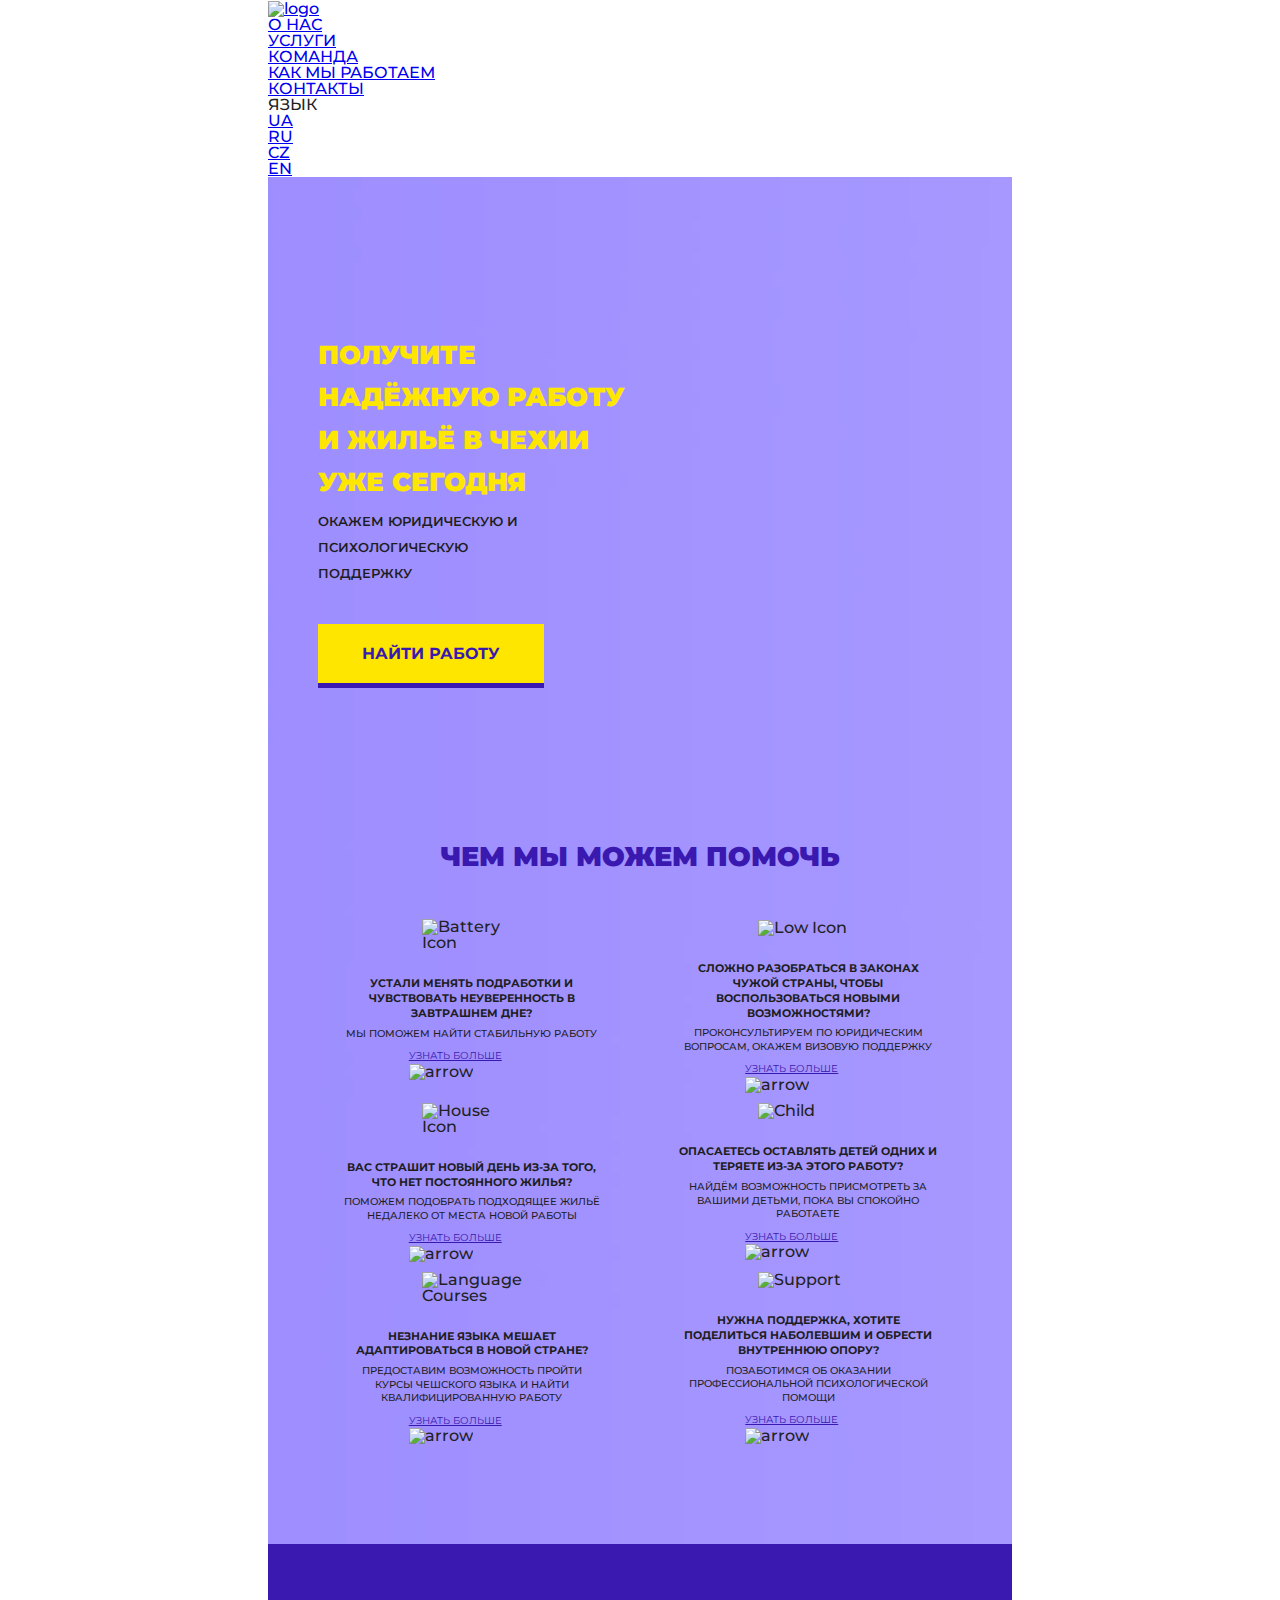
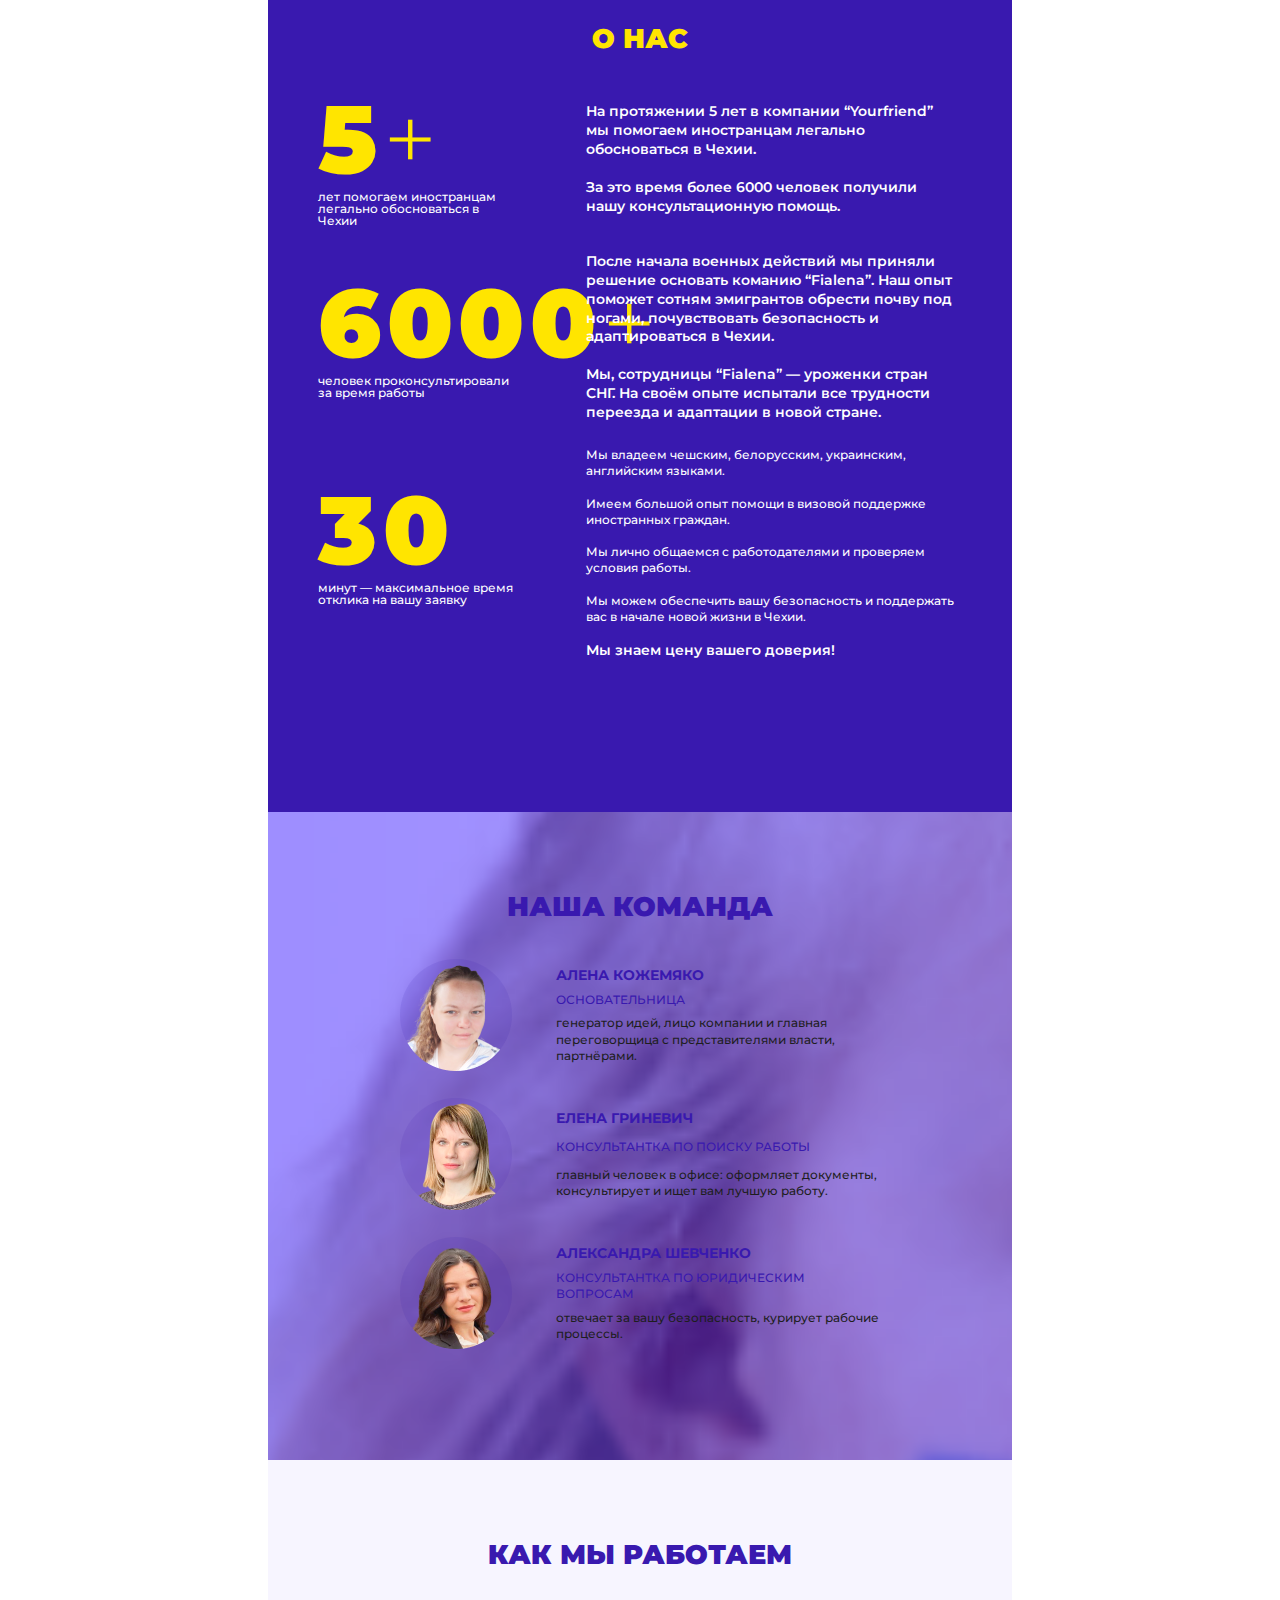
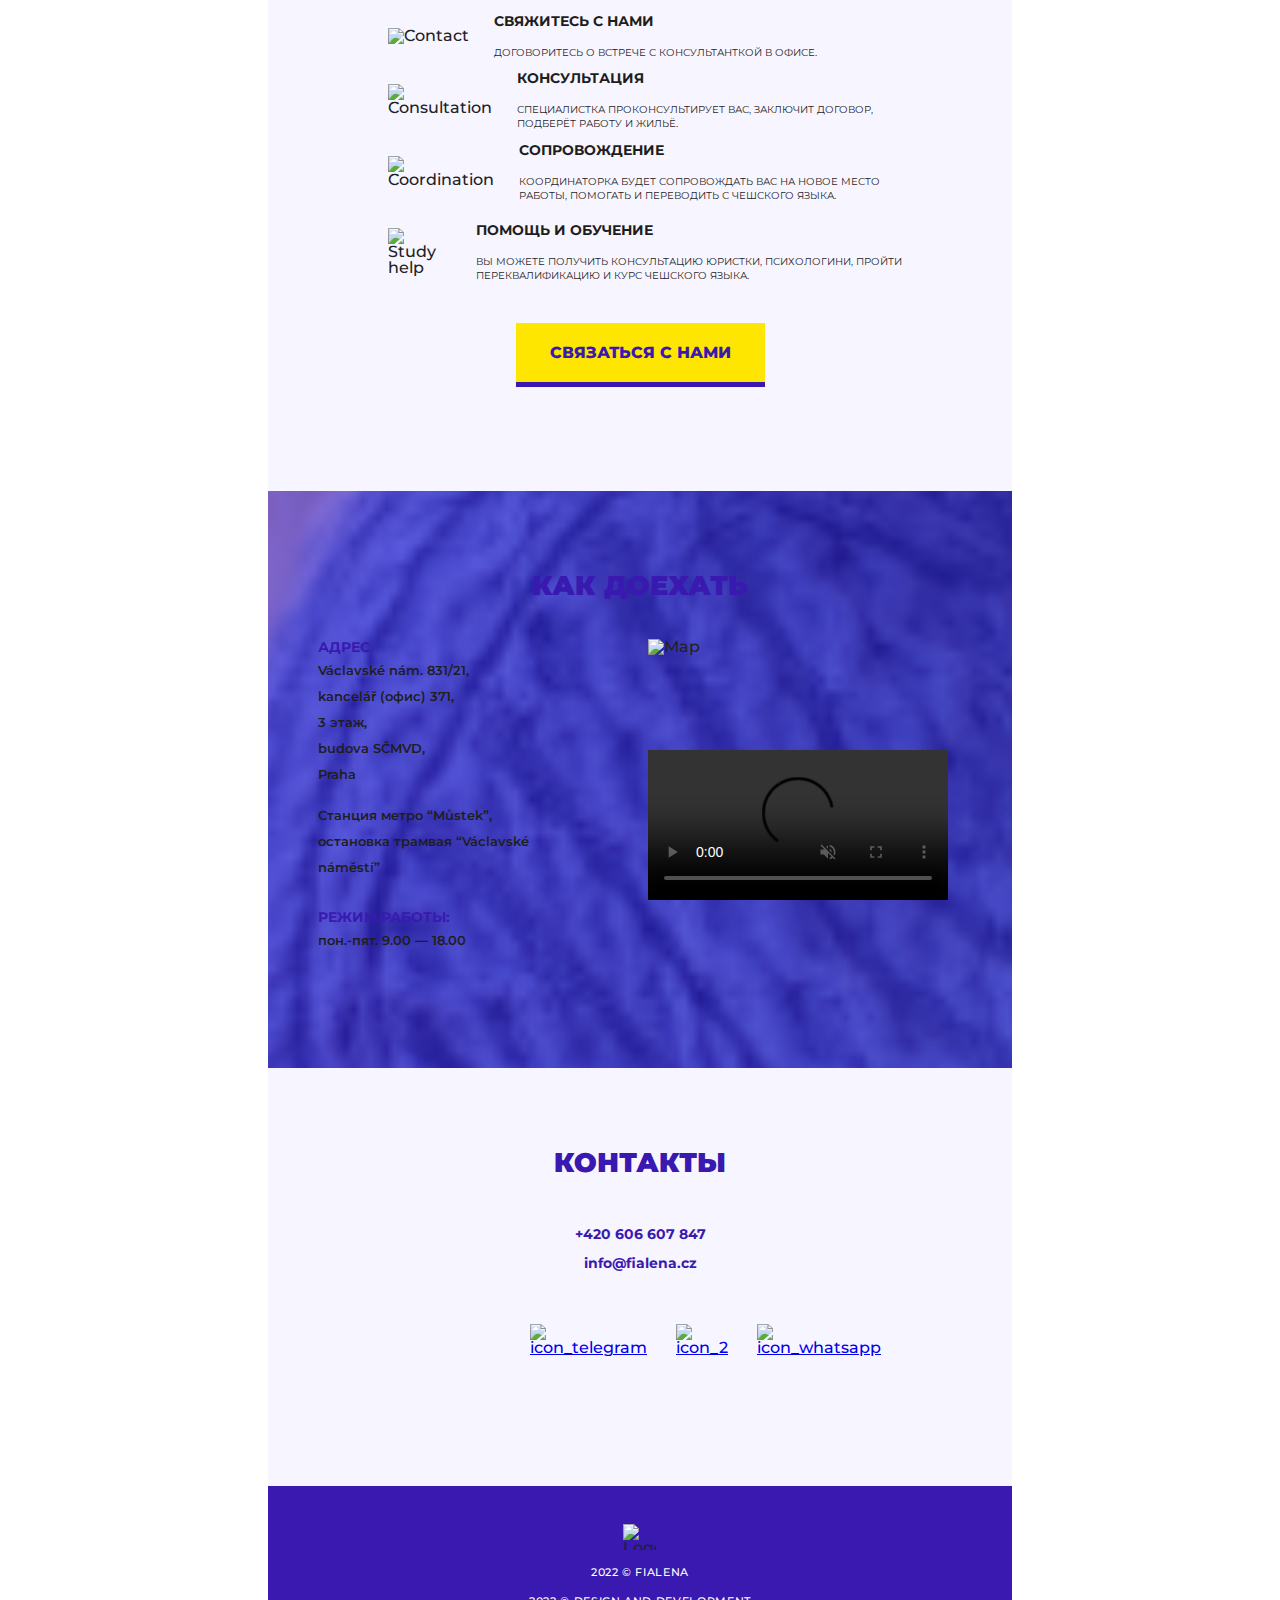
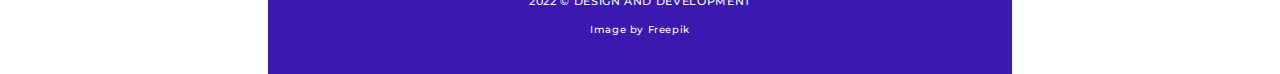
==== commit 03222edc: "ненужные изменения" ====
--- a/index.html
+++ b/index.html
@@ -1,618 +1,493 @@
 <!DOCTYPE html>
-<html lang="ru">
-  <head>
-    <meta charset="UTF-8" />
-    <meta http-equiv="X-UA-Compatible" content="IE=edge" />
-    <meta name="viewport" content="width=device-width, initial-scale=1.0" />
-    <link
-      rel="shortcut icon"
-      href="./assets/images/logo.svg"
-      type="image/svg"
-    />
-    <link rel="stylesheet" href="./assets/styles/css/style.css" />
+<html lang="en">
+
+<head>
+    <meta charset="UTF-8">
+    <meta http-equiv="X-UA-Compatible" content="IE=edge">
+    <meta name="viewport" content="width=device-width, initial-scale=1.0">
+    <link rel="shortcut icon" href="./assets/images/logo.svg" type="image/svg" />
+    <link rel="stylesheet" href="./assets/styles/css/style.css">
     <title>FIALENA</title>
-  </head>
-
-  <body class="body">
+</head>
+
+<body class="body">
+
     <!-- ГЛАВНАЯ СТРАНИЦА -->
 
     <!-- header -->
 
+    <!-- <section class="navigation">
+        <header class="header">
+            <div class="header__content container">
+                <div class="logo"><a class="header__logo" href="index.html"><img class="header__logo-img"
+                            src="./assets/images/logotype_full_white.svg" alt="logo"></a>
+                </div>
+
+                <nav class="header__menu">
+                    <ul class="header__list">
+                        <li><a href="#about" class="header__link">О НАС</a></li>
+                        <li><a href="#help" class="header__link">УСЛУГИ</a></li>
+                        <li><a href="#team" class="header__link">КОМАНДА</a></li>
+                        <li><a href="#working" class="header__link">КАК МЫ РАБОТАЕМ</a></li>
+                        <li><a href="#contacts" class="header__link">КОНТАКТЫ</a></li>
+
+                        <select name="language" id="language">
+                            <option value="http://www.google.com">RU</option>
+                            <option value="ua" selected>UA</option>
+                            <option value="http://www.youtube.com">EN</option>
+                            <option value="https://www.gurustop.net">CZ</option>
+                        </select>
+                    </ul>
+
+                    <div class="header__burger">
+                        <span></span>
+                    </div>
+                </nav>
+            </div>
+        </header>
+    </section> -->
+
+
+    <!-- ГЛАВНАЯ СТРАНИЦА -->
+
+    <!-- header -->
+
     <header class="header">
-      <div class="header__container">
-        <a class="header__logo" href="index.html"
-          ><img
-            class="header__logo-img"
-            src="./assets/images/logotype_full_white.svg"
-            alt="logo"
-        /></a>
-        <div class="header__menu menu">
-          <div class="menu__icon">
-            <span></span>
-          </div>
-          <nav class="menu__body">
-            <ul class="menu__list">
-              <li>
-                <a data-goto=".main__about-us" href="#" class="menu__link"
-                  >О НАС</a
-                >
-              </li>
-              <li>
-                <a data-goto=".main__help-section" href="#" class="menu__link"
-                  >УСЛУГИ</a
-                >
-              </li>
-              <li>
-                <a data-goto=".main__team-section" href="#" class="menu__link"
-                  >КОМАНДА</a
-                >
-              </li>
-              <li>
-                <a
-                  data-goto=".main__working-section"
-                  href="#"
-                  class="menu__link"
-                  >КАК МЫ РАБОТАЕМ</a
-                >
-              </li>
-              <li>
-                <a data-goto=".main__contacts" href="#" class="menu__link"
-                  >КОНТАКТЫ</a
-                >
-              </li>
-              <li>
-                <a class="menu__link language">RU</a>
-                <span class="menu__arrow"></span>
-                <ul class="menu__sub-list">
-                  <li><a href="index_ua.html" class="menu__sub-link">UA</a></li>
-                  <!-- <li><a href="#" class="menu__sub-link">RU</a></li> -->
-                  <li><a href="index_cz.html" class="menu__sub-link">CZ</a></li>
-                  <li><a href="index_en.html" class="menu__sub-link">EN</a></li>
-                </ul>
-              </li>
-            </ul>
-          </nav>
+        <div class="header__container">
+            <a class="header__logo" href="index.html"><img class="header__logo-img"
+                    src="./assets/images/logotype_full_white.svg" alt="logo"></a>
+            <div class="header__menu menu">
+                <div class="menu__icon">
+                    <span></span>
+                </div>
+                <nav class="menu__body">
+                    <ul class="menu__list">
+                        <li><a data-goto=".main__about-us" href="#" class="menu__link">О НАС</a></li>
+                        <li><a data-goto=".main__help-section" href="#" class="menu__link">УСЛУГИ</a></li>
+                        <li><a data-goto=".main__team-section" href="#" class="menu__link">КОМАНДА</a></li>
+                        <li><a data-goto=".main__working-section" href="#" class="menu__link">КАК МЫ РАБОТАЕМ</a></li>
+                        <li><a data-goto=".main__contacts" href="#" class="menu__link">КОНТАКТЫ</a></li>
+                        <li>
+                            <a class="menu__link">ЯЗЫК</a>
+                            <span class="menu__arrow"></span>
+                            <ul class="menu__sub-list">
+                                <li><a href="#" class="menu__sub-link">UA</a></li>
+                                <li><a href="#" class="menu__sub-link">RU</a></li>
+                                <li><a href="#" class="menu__sub-link">CZ</a></li>
+                                <li><a href="#" class="menu__sub-link">EN</a></li>
+                            </ul>
+
+                        </li>
+                    </ul>
+                </nav>
+
+            </div>
         </div>
-      </div>
-    </header>
-
-    <!-- блок главной страницы -->
-
-    <section class="main__main-section">
-      <div class="main__main-content container">
-        <h1 class="main__title">
-          ПОЛУЧИТЕ НАДЁЖНУЮ РАБОТУ И ЖИЛЬЁ В ЧЕХИИ УЖЕ СЕГОДНЯ
-        </h1>
-        <h2 class="main__subtitle">
-          ОКАЖЕМ ЮРИДИЧЕСКУЮ И ПСИХОЛОГИЧЕСКУЮ ПОДДЕРЖКУ
-        </h2>
-        <button
-          class="main__button"
-          onclick="window.location.href = '#contacts';"
-        >
-          НАЙТИ РАБОТУ
-        </button>
-      </div>
-
-      <!-- Модально -->
-
-      <div id="overlay">
-        <div id="popup" class="popup">
-          <img
-            class="popup__img"
-            src="./assets/images/modal-window-01.png"
-            alt="event-link"
-          />
-
-          <button id="close" class="close" title="Close"></button>
-          <!-- <p class="presents">С БЕСПЛАТНЫМИ ПОДАРКАМИ
-            ДЛЯ ДЕТЕЙ</p> -->
-          <button
-            class="details"
-            title="Получить подарки"
-            onclick="window.location.href = 'event.html';"
-          >
-            Узнать подробнее
-          </button>
-        </div>
-      </div>
-      <!-- конец модального окна -->
-    </section>
-
-    <!-- <main class="container"> -->
-
-    <!-- ЧЕМ МЫ МОЖЕМ ПОМОЧЬ -->
-
-    <!-- <a name="help"></a> -->
-    <section class="main__help-section" id="help">
-      <div class="main__help-content container">
-        <h2 class="main__help-title section-title">ЧЕМ МЫ МОЖЕМ ПОМОЧЬ</h2>
-
-        <div class="main__grid-container">
-          <div class="main__card">
-            <div class="main__icon">
-              <img src="./assets/images/battery-icon.svg" alt="Battery Icon" />
+
+        <!-- блок главной страницы -->
+
+        <section class="main__main-section">
+
+            <div class="main__main-content container">
+                <h1 class="main__title">ПОЛУЧИТЕ НАДЁЖНУЮ РАБОТУ И ЖИЛЬЁ В ЧЕХИИ УЖЕ СЕГОДНЯ</h1>
+                <h2 class="main__subtitle">ОКАЖЕМ ЮРИДИЧЕСКУЮ И ПСИХОЛОГИЧЕСКУЮ ПОДДЕРЖКУ</h2>
+                <button class="main__button"><a href="#contacts">НАЙТИ РАБОТУ</a></button>
             </div>
 
-            <div class="main__card-text">
-              <p class="main__card-title">
-                УСТАЛИ МЕНЯТЬ ПОДРАБОТКИ И ЧУВСТВОВАТЬ НЕУВЕРЕННОСТЬ В
-                ЗАВТРАШНЕМ ДНЕ?
-              </p>
-              <p class="main__card-subtitle">
-                МЫ ПОМОЖЕМ НАЙТИ СТАБИЛЬНУЮ РАБОТУ
-              </p>
-              <div class="main__card-l">
-                <a class="main__card-link" href="#contacts">УЗНАТЬ БОЛЬШЕ</a
-                ><img src="./assets/images/arrow_3.svg" alt="arrow" />
-              </div>
-            </div>
-          </div>
-
-          <div class="main__card">
-            <div class="main__icon">
-              <img src="./assets/images/low-icon.svg" alt="Low Icon" />
-            </div>
-            <div class="main__card-text">
-              <p class="main__card-title">
-                СЛОЖНО РАЗОБРАТЬСЯ В ЗАКОНАХ ЧУЖОЙ СТРАНЫ, ЧТОБЫ ВОСПОЛЬЗОВАТЬСЯ
-                НОВЫМИ ВОЗМОЖНОСТЯМИ?
-              </p>
-              <p class="main__card-subtitle">
-                ПРОКОНСУЛЬТИРУЕМ ПО ЮРИДИЧЕСКИМ ВОПРОСАМ, ОКАЖЕМ ВИЗОВУЮ
-                ПОДДЕРЖКУ
-              </p>
-              <div class="main__card-l">
-                <a class="main__card-link" href="#contacts">УЗНАТЬ БОЛЬШЕ</a
-                ><img src="./assets/images/arrow_3.svg" alt="arrow" />
-              </div>
-            </div>
-          </div>
-
-          <div class="main__card">
-            <div class="main__icon">
-              <img src="./assets/images/house-icon.svg" alt="House Icon" />
-            </div>
-            <div class="main__card-text">
-              <p class="main__card-title">
-                ВАС СТРАШИТ НОВЫЙ ДЕНЬ ИЗ-ЗА ТОГО, ЧТО НЕТ ПОСТОЯННОГО ЖИЛЬЯ?
-              </p>
-              <p class="main__card-subtitle">
-                ПОМОЖЕМ ПОДОБРАТЬ ПОДХОДЯЩЕЕ ЖИЛЬЁ НЕДАЛЕКО ОТ МЕСТА НОВОЙ
-                РАБОТЫ
-              </p>
-              <div class="main__card-l">
-                <a class="main__card-link" href="#contacts">УЗНАТЬ БОЛЬШЕ</a
-                ><img src="./assets/images/arrow_3.svg" alt="arrow" />
-              </div>
-            </div>
-          </div>
-
-          <div class="main__card">
-            <div class="main__icon">
-              <img src="./assets/images/child-icon.svg" alt="Child" />
-            </div>
-            <div class="main__card-text">
-              <p class="main__card-title">
-                ОПАСАЕТЕСЬ ОСТАВЛЯТЬ ДЕТЕЙ ОДНИХ И ТЕРЯЕТЕ ИЗ-ЗА ЭТОГО РАБОТУ?
-              </p>
-              <p class="main__card-subtitle">
-                НАЙДЁМ ВОЗМОЖНОСТЬ ПРИСМОТРЕТЬ ЗА ВАШИМИ ДЕТЬМИ, ПОКА ВЫ
-                СПОКОЙНО РАБОТАЕТЕ
-              </p>
-              <div class="main__card-l">
-                <a class="main__card-link" href="#contacts">УЗНАТЬ БОЛЬШЕ</a
-                ><img src="./assets/images/arrow_3.svg" alt="arrow" />
-              </div>
-            </div>
-          </div>
-
-          <div class="main__card">
-            <div class="main__icon">
-              <img
-                src="./assets/images/language-icon.svg"
-                alt="Language Courses"
-              />
-            </div>
-            <div class="main__card-text">
-              <p class="main__card-title">
-                НЕЗНАНИЕ ЯЗЫКА МЕШАЕТ АДАПТИРОВАТЬСЯ В НОВОЙ СТРАНЕ?
-              </p>
-              <p class="main__card-subtitle">
-                ПРЕДОСТАВИМ ВОЗМОЖНОСТЬ ПРОЙТИ КУРСЫ ЧЕШСКОГО ЯЗЫКА И НАЙТИ
-                КВАЛИФИЦИРОВАННУЮ РАБОТУ
-              </p>
-              <div class="main__card-l">
-                <a class="main__card-link" href="#contacts">УЗНАТЬ БОЛЬШЕ</a
-                ><img src="./assets/images/arrow_3.svg" alt="arrow" />
-              </div>
-            </div>
-          </div>
-
-          <div class="main__card">
-            <div class="main__icon">
-              <img src="./assets/images/support-icon.svg" alt="Support" />
-            </div>
-            <div class="main__card-text">
-              <p class="main__card-title">
-                НУЖНА ПОДДЕРЖКА, ХОТИТЕ ПОДЕЛИТЬСЯ НАБОЛЕВШИМ И ОБРЕСТИ
-                ВНУТРЕННЮЮ ОПОРУ?
-              </p>
-              <p class="main__card-subtitle">
-                ПОЗАБОТИМСЯ ОБ ОКАЗАНИИ ПРОФЕССИОНАЛЬНОЙ ПСИХОЛОГИЧЕСКОЙ ПОМОЩИ
-              </p>
-              <div class="main__card-l">
-                <a class="main__card-link" href="#contacts">УЗНАТЬ БОЛЬШЕ</a
-                ><img src="./assets/images/arrow_3.svg" alt="arrow" />
-              </div>
-            </div>
-          </div>
-        </div>
-      </div>
-    </section>
-
-    <!-- О НАС -->
-
-    <!-- <a name="about"></a> -->
-    <section class="main__about-us" id="about">
-      <div class="container">
-        <h2 class="main__about-us-title section-title">О НАС</h2>
-
-        <div class="main__about-allgrids">
-          <div class="main__about-grid">
-            <div>
-              <p class="main__number_black main__number">
-                5<span class="main__number_thin">+</span>
-              </p>
-              <p class="main__number-text">
-                лет помогаем иностранцам легально обосноваться в Чехии
-              </p>
-            </div>
-            <p class="main__about-text">
-              На протяжении 5 лет в компании “Yourfriend” мы помогаем
-              иностранцам легально обосноваться в Чехии.
-              <br />
-              <br />
-              За это время более 6000 человек получили нашу консультационную
-              помощь.
-              <br />
-            </p>
-          </div>
-
-          <div class="main__about-grid">
-            <div>
-              <p class="main__number_black main__number">
-                6000<span class="main__number_thin">+</span>
-              </p>
-              <p class="main__number-text">
-                человек проконсультировали за время работы
-              </p>
-            </div>
-            <p class="main__about-text">
-              После начала военных действий мы приняли решение основать команию
-              “Fialena”. Наш опыт поможет сотням эмигрантов обрести почву под
-              ногами, почувствовать безопасность и адаптироваться в Чехии.
-              <br />
-              <br />
-              Мы, сотрудницы “Fialena” — уроженки стран СНГ. На своём опыте
-              испытали все трудности переезда и адаптации в новой стране.
-            </p>
-          </div>
-          <div class="main__about-grid">
-            <div>
-              <p class="main__number_black main__number">30</p>
-              <p class="main__number-text">
-                минут — максимальное время отклика на вашу заявку
-              </p>
-            </div>
-            <p class="main__about-text-light">
-              Мы владеем чешским, белорусским, украинским, английским языками.
-              <br />
-              <br />
-              Имеем большой опыт помощи в визовой поддержке иностранных граждан.
-              <br />
-              <br />
-              Мы лично общаемся с работодателями и проверяем условия работы.
-              <br />
-              <br />
-              Мы можем обеспечить вашу безопасность и поддержать вас в начале
-              новой жизни в Чехии.
-              <br />
-              <br />
-            </p>
-
-            <p class="empty"></p>
-            <p class="main__about-text">Мы знаем цену вашего доверия!</p>
-          </div>
-        </div>
-      </div>
-    </section>
-
-    <!-- НАША КОМАНДА -->
-
-    <!-- <a name="team"></a> -->
-    <section class="main__team-section" id="team">
-      <div class="container">
-        <h2 class="main__team-main-title section-title">НАША КОМАНДА</h2>
-        <div class="main__team-card-container">
-          <div class="main__team-card">
-            <div class="main__team-icon">
-              <img src="./assets/images/alena-icon.png" alt="Алёна" />
-            </div>
-            <div class="main__team-info">
-              <p class="main__team-title">АЛЕНА КОЖЕМЯКО</p>
-              <p class="main__team-subtitle">ОСНОВАТЕЛЬНИЦА</p>
-              <p class="main__team-text">
-                генератор идей, лицо компании и главная переговорщица с
-                представителями власти, партнёрами.
-              </p>
-            </div>
-          </div>
-
-          <div class="main__team-card">
-            <div class="main__team-icon">
-              <img src="./assets/images/elena-icon.png" alt="Елена" />
-            </div>
-            <div class="main__team-info">
-              <p class="main__team-title">ЕЛЕНА ГРИНЕВИЧ</p>
-              <p class="main__team-subtitle">КОНСУЛЬТАНТКА ПО ПОИСКУ РАБОТЫ</p>
-              <p class="main__team-text">
-                главный человек в офисе: оформляет документы, консультирует и
-                ищет вам лучшую работу.
-              </p>
-            </div>
-          </div>
-
-          <div class="main__team-card">
-            <div class="main__team-icon">
-              <img src="./assets/images/alexandra-icon.png" alt="Александра" />
-            </div>
-            <div class="main__team-info">
-              <p class="main__team-title">АЛЕКСАНДРА ШЕВЧЕНКО</p>
-              <p class="main__team-subtitle">
-                КОНСУЛЬТАНТКА ПО ЮРИДИЧЕСКИМ ВОПРОСАМ
-              </p>
-              <p class="main__team-text">
-                отвечает за вашу безопасность, курирует рабочие процессы.
-              </p>
-            </div>
-          </div>
-        </div>
-      </div>
-    </section>
-
-    <!-- КАК МЫ РАБОТАЕМ -->
-
-    <!-- <a name="working"></a> -->
-    <section class="main__working-section" id="working">
-      <div class="main__working container">
-        <h2 class="main__working-title section-title">КАК МЫ РАБОТАЕМ</h2>
-        <div class="main__working-content">
-          <div class="main__working-card">
-            <div class="main__working-icon">
-              <img src="./assets/images/contact-icon.svg" alt="Contact" />
-            </div>
-            <div class="main__working-info">
-              <p class="main__working-card-title">СВЯЖИТЕСЬ С НАМИ</p>
-              <p class="main__working-text">
-                ДОГОВОРИТЕСЬ О ВСТРЕЧЕ С КОНСУЛЬТАНТКОЙ В ОФИСЕ.
-              </p>
-            </div>
-          </div>
-
-          <div class="main__working-card">
-            <div class="main__working-icon">
-              <img src="./assets/images/consult-icon.svg" alt="Consultation" />
-            </div>
-            <div class="main__working-info">
-              <p class="main__working-card-title">КОНСУЛЬТАЦИЯ</p>
-              <p class="main__working-text">
-                СПЕЦИАЛИСТКА ПРОКОНСУЛЬТИРУЕТ ВАС, ЗАКЛЮЧИТ ДОГОВОР, ПОДБЕРЁТ
-                РАБОТУ И ЖИЛЬЁ.
-              </p>
-            </div>
-          </div>
-
-          <div class="main__working-card">
-            <div class="main__working-icon">
-              <img
-                src="./assets/images/assistance-icon.svg"
-                alt="Coordination"
-              />
-            </div>
-            <div class="main__working-info">
-              <p class="main__working-card-title">СОПРОВОЖДЕНИЕ</p>
-              <p class="main__working-text">
-                КООРДИНАТОРКА БУДЕТ СОПРОВОЖДАТЬ ВАС НА НОВОЕ МЕСТО РАБОТЫ,
-                ПОМОГАТЬ И ПЕРЕВОДИТЬ С ЧЕШСКОГО ЯЗЫКА.
-              </p>
-            </div>
-          </div>
-
-          <div class="main__working-card">
-            <div class="main__working-icon">
-              <img src="./assets/images/study-help-icon.svg" alt="Study help" />
-            </div>
-            <div class="main__working-info">
-              <p class="main__working-card-title">ПОМОЩЬ И ОБУЧЕНИЕ</p>
-              <p class="main__working-text">
-                ВЫ МОЖЕТЕ ПОЛУЧИТЬ КОНСУЛЬТАЦИЮ ЮРИСТКИ, ПСИХОЛОГИНИ, ПРОЙТИ
-                ПЕРЕКВАЛИФИКАЦИЮ И КУРС ЧЕШСКОГО ЯЗЫКА.
-              </p>
-            </div>
-          </div>
-        </div>
-        <button
-          class="main__working-button"
-          onclick="window.location.href = '#contacts';"
-        >
-          СВЯЗАТЬСЯ С НАМИ
-        </button>
-      </div>
-    </section>
-
-    <!-- КАК ДОЕХАТЬ -->
-
-    <section class="main__how-to-get">
-      <div class="container">
-        <h2 class="main__how-to-get-title section-title">КАК ДОЕХАТЬ</h2>
-
-        <div class="main__how-to-get-content">
-          <div class="main__how-to-get-text">
-            <div>
-              <p class="main__how-to-get-card-title">АДРЕС</p>
-              <p class="main__how-to-get-card-text">
-                Václavské nám. 831/21,
-                <br />
-                kancelář (офис) 371,
-                <br />
-                3 этаж,
-                <br />
-                budova SČMVD,
-                <br />
-                Praha
-              </p>
-            </div>
-            <div>
-              <p class="main__how-to-get-card-text">
-                Станция метро “Můstek”,
-                <br />
-                остановка трамвая “Václavské náměstí”
-              </p>
-              <p class="main__how-to-get-card-title down">РЕЖИМ РАБОТЫ:</p>
-              <p class="main__how-to-get-card-text">пон.-пят. 9.00 — 18.00</p>
-            </div>
-          </div>
-
-          <div class="main__how-to-get-pictures">
-            <div class="main__how-to-get-card-img">
-              <img src="./assets/images/map.svg" alt="Map" />
-            </div>
-
-            <div class="main__how-to-get-card-video">
-              <video
-                autoplay
-                muted
-                controls="controls"
-                src="./assets/video/ukr_small.mp4"
-              ></video>
-            </div>
-          </div>
-        </div>
-      </div>
-    </section>
-
-    <!-- КОНТАКТЫ -->
-
-    <!-- <a name="contacts"></a> -->
-    <section class="main__contacts" id="contacts">
-      <div class="container">
-        <h2 class="main__contacts-title section-title">КОНТАКТЫ</h2>
-
-        <div class="main__contacts-content">
-          <p class="main__p">
-            <a class="main__contact" href="tel:+420606607847"
-              >+420 606 607 847</a
-            >
-          </p>
-          <p class="main__p">
-            <a class="main__contact email" href="mailto:info@fialena.cz"
-              >info@fialena.cz</a
-            >
-          </p>
-          <div class="main__contacts-icons">
-            <!-- telegram -->
-            <a
-              href="tg://resolve?domain=pomoc_prace"
-              class="contacts__link"
-              target="_blank"
-            >
-              <img
-                src="./assets/images/a_telegram.svg"
-                alt="icon_telegram"
-                class="contacts__icon"
-            /></a>
-
-            <!-- instagram -->
-            <a
-              href="https://instagram.com/alenafialena/"
-              class="contacts__link"
-              target="_blank"
-            >
-              <img
-                src="./assets/images/a_i.svg"
-                alt="icon_2"
-                class="contacts__icon"
-            /></a>
-
-            <!-- whatsapp -->
-            <a
-              href="https://wa.me/420606607847"
-              class="contacts__link"
-              target="_blank"
-            >
-              <img
-                src="./assets/images/a_whatsapp.svg"
-                alt="icon_whatsapp"
-                class="contacts__icon"
-            /></a>
-
-            <!-- facebook -->
-            <a
-              href="https://www.facebook.com/profile.php?id=100087866152250"
-              class="contacts__link"
-              target="_blank"
-            >
-              <img
-                src="./assets/images/a_facebook.svg"
-                alt="icon_whatsapp"
-                class="contacts__icon"
-            /></a>
-
-            <!-- viber -->
-            <a
-              href="viber://chat?number=%2B420606607847"
-              class="contacts__link"
-              target="_blank"
-            >
-              <img
-                src="./assets/images/a_viber.svg"
-                alt="icon_whatsapp"
-                class="contacts__icon"
-            /></a>
-          </div>
-        </div>
-      </div>
-    </section>
-
-    <!-- ФУТЕР -->
-    <footer class="footer">
-      <div class="container footer__content">
-        <!-- <div class="footer__content"> -->
-        <img
-          class="footer__logo"
-          src="./assets/images/footer-logo.svg"
-          alt="Logo"
-        />
-        <br />
-        <a class="footer__link" href="#">2022 &copy; FIALENA</a>
-        <br />
-        <a class="footer__link" href="#">2022 &copy; DESIGN AND DEVELOPMENT</a>
-        <br />
-        <a
-          class="footer__freepik"
-          href="https://www.freepik.com/free-photo/medium-shot-ukranian-mother-kissing-kid_24996435.htm"
-          >Image by Freepik</a
-        >
-
-        <!-- </div> -->
-      </div>
-    </footer>
-    <a href="#" class="btn-up btn-up_hide"></a>
-
-    <!-- </main> -->
-
-    <script src="https://ajax.googleapis.com/ajax/libs/jquery/1.11.2/jquery.min.js"></script>
-    <script src="./assets/scripts/prague.js"></script>
-  </body>
-</html>
+
+            <!-- ЧЕМ МЫ МОЖЕМ ПОМОЧЬ -->
+
+            <a name="help"></a>
+            <section class="main__help-section">
+                <div class="main__help-content container ">
+                    <h2 class="main__help-title section-title">ЧЕМ МЫ МОЖЕМ ПОМОЧЬ</h2>
+
+                    <div class="main__grid-container">
+                        <div class="main__card">
+                            <div class="main__icon"><img src="./assets/images/battery-icon.svg" alt="Battery Icon">
+                            </div>
+
+                            <div class="main__card-text">
+                                <p class="main__card-title">УСТАЛИ МЕНЯТЬ ПОДРАБОТКИ И ЧУВСТВОВАТЬ НЕУВЕРЕННОСТЬ В
+                                    ЗАВТРАШНЕМ
+                                    ДНЕ?
+                                </p>
+                                <p class="main__card-subtitle">МЫ ПОМОЖЕМ НАЙТИ СТАБИЛЬНУЮ РАБОТУ</p>
+                                <div class="main__card-l">
+
+                                    <a class="main__card-link" href="#contacts">УЗНАТЬ БОЛЬШЕ</a><img
+                                        src="./assets/images/Arrow 3.svg" alt="arrow">
+                                </div>
+                            </div>
+                        </div>
+
+                        <div class="main__card">
+
+                            <div class="main__icon"><img src="./assets/images/low-icon.svg" alt="Low Icon">
+                            </div>
+                            <div class="main__card-text">
+                                <p class="main__card-title">СЛОЖНО РАЗОБРАТЬСЯ В ЗАКОНАХ ЧУЖОЙ СТРАНЫ, ЧТОБЫ
+                                    ВОСПОЛЬЗОВАТЬСЯ
+                                    НОВЫМИ
+                                    ВОЗМОЖНОСТЯМИ?</p>
+                                <p class="main__card-subtitle">ПРОКОНСУЛЬТИРУЕМ ПО ЮРИДИЧЕСКИМ ВОПРОСАМ, ОКАЖЕМ ВИЗОВУЮ
+                                    ПОДДЕРЖКУ
+                                </p>
+                                <div class="main__card-l">
+
+                                    <a class="main__card-link" href="#contacts">УЗНАТЬ БОЛЬШЕ</a><img
+                                        src="./assets/images/Arrow 3.svg" alt="arrow">
+                                </div>
+                            </div>
+                        </div>
+
+                        <div class="main__card">
+                            <div class="main__icon"><img src="./assets/images/house-icon.svg" alt="House Icon">
+                            </div>
+                            <div class="main__card-text">
+                                <p class="main__card-title">ВАС СТРАШИТ НОВЫЙ ДЕНЬ ИЗ-ЗА ТОГО, ЧТО НЕТ ПОСТОЯННОГО
+                                    ЖИЛЬЯ?
+                                </p>
+                                <p class="main__card-subtitle">ПОМОЖЕМ ПОДОБРАТЬ ПОДХОДЯЩЕЕ ЖИЛЬЁ НЕДАЛЕКО ОТ МЕСТА
+                                    НОВОЙ
+                                    РАБОТЫ
+                                </p>
+                                <div class="main__card-l">
+
+                                    <a class="main__card-link" href="#contacts">УЗНАТЬ БОЛЬШЕ</a><img
+                                        src="./assets/images/Arrow 3.svg" alt="arrow">
+                                </div>
+                            </div>
+                        </div>
+
+                        <div class="main__card">
+
+                            <div class="main__icon"><img src="./assets/images/child-icon.svg" alt="Child">
+                            </div>
+                            <div class="main__card-text">
+                                <p class="main__card-title">ОПАСАЕТЕСЬ ОСТАВЛЯТЬ ДЕТЕЙ ОДНИХ И ТЕРЯЕТЕ ИЗ-ЗА ЭТОГО
+                                    РАБОТУ?
+                                </p>
+                                <p class="main__card-subtitle"> НАЙДЁМ ВОЗМОЖНОСТЬ ПРИСМОТРЕТЬ ЗА ВАШИМИ ДЕТЬМИ, ПОКА ВЫ
+                                    СПОКОЙНО
+                                    РАБОТАЕТЕ</p>
+                                <div class="main__card-l">
+
+                                    <a class="main__card-link" href="#contacts">УЗНАТЬ БОЛЬШЕ</a><img
+                                        src="./assets/images/Arrow 3.svg" alt="arrow">
+                                </div>
+                            </div>
+                        </div>
+
+                        <div class="main__card">
+                            <div class="main__icon"><img src="./assets/images/language-icon.svg" alt="Language Courses">
+                            </div>
+                            <div class="main__card-text">
+                                <p class="main__card-title">НЕЗНАНИЕ ЯЗЫКА МЕШАЕТ АДАПТИРОВАТЬСЯ В НОВОЙ СТРАНЕ? </p>
+                                <p class="main__card-subtitle">ПРЕДОСТАВИМ ВОЗМОЖНОСТЬ ПРОЙТИ КУРСЫ ЧЕШСКОГО ЯЗЫКА И
+                                    НАЙТИ
+                                    КВАЛИФИЦИРОВАННУЮ РАБОТУ</p>
+                                <div class="main__card-l">
+
+                                    <a class="main__card-link" href="#contacts">УЗНАТЬ БОЛЬШЕ</a><img
+                                        src="./assets/images/Arrow 3.svg" alt="arrow">
+                                </div>
+                            </div>
+                        </div>
+
+                        <div class="main__card">
+                            <div class="main__icon"><img src="./assets/images/support-icon.svg" alt="Support">
+                            </div>
+                            <div class="main__card-text">
+                                <p class="main__card-title">НУЖНА ПОДДЕРЖКА, ХОТИТЕ ПОДЕЛИТЬСЯ НАБОЛЕВШИМ И ОБРЕСТИ
+                                    ВНУТРЕННЮЮ
+                                    ОПОРУ?
+                                </p>
+                                <p class="main__card-subtitle">ПОЗАБОТИМСЯ ОБ ОКАЗАНИИ
+                                    ПРОФЕССИОНАЛЬНОЙ ПСИХОЛОГИЧЕСКОЙ ПОМОЩИ</p>
+                                <div class="main__card-l">
+
+                                    <a class="main__card-link" href="#contacts">УЗНАТЬ БОЛЬШЕ</a><img
+                                        src="./assets/images/Arrow 3.svg" alt="arrow">
+                                </div>
+                            </div>
+                        </div>
+                    </div>
+                </div>
+            </section>
+
+
+
+            <!-- О НАС -->
+
+            <a name="about"></a>
+            <section class="main__about-us">
+                <div class="container">
+                    <h2 class="main__about-us-title section-title">О НАС</h2>
+
+                    <div class="main__about-allgrids">
+                        <div class="main__about-grid">
+                            <div>
+                                <p class="main__number_black main__number">5<span class="main__number_thin">+</span></p>
+                                <p class="main__number-text">лет помогаем иностранцам легально обосноваться в Чехии</p>
+                            </div>
+                            <p class="main__about-text">На протяжении 5 лет в компании “Yourfriend” мы помогаем
+                                иностранцам
+                                легально
+                                обосноваться в
+                                Чехии.
+                                <br>
+                                <br>
+                                За это время более 6000 человек получили нашу консультационную помощь.
+                                <br>
+                            </p>
+                        </div>
+
+                        <div class="main__about-grid">
+                            <div>
+                                <p class="main__number_black main__number">6000<span class="main__number_thin">+</span>
+                                </p>
+                                <p class="main__number-text">человек проконсультировали за время работы</p>
+                            </div>
+                            <p class="main__about-text">
+                                После начала военных действий мы приняли решение основать команию “Fialena”. Наш опыт
+                                поможет
+                                сотням
+                                эмигрантов обрести почву под ногами, почувствовать безопасность и адаптироваться в
+                                Чехии.
+                                <br>
+                                <br>
+                                Мы, сотрудницы “Fialena” — уроженки стран СНГ. На своём опыте испытали все трудности
+                                переезда и
+                                адаптации в
+                                новой стране.
+                            </p>
+                        </div>
+                        <div class="main__about-grid">
+                            <div>
+                                <p class="main__number_black main__number">30</p>
+                                <p class="main__number-text">минут — максимальное время отклика на вашу заявку</p>
+                            </div>
+                            <p class="main__about-text-light">Мы владеем чешским, белорусским, украинским, английским
+                                языками.
+                                <br>
+                                <br>
+                                Имеем большой опыт помощи в визовой поддержке иностранных граждан.
+                                <br>
+                                <br>
+                                Мы лично общаемся с работодателями и проверяем условия работы.
+                                <br>
+                                <br>
+                                Мы можем обеспечить вашу безопасность и поддержать вас в начале новой жизни в Чехии.
+                                <br>
+                                <br>
+                                <p class="empty"></p>
+                                <p class="main__about-text">Мы знаем цену вашего доверия!</p>
+                            </p>
+
+                        </div>
+                    </div>
+                </div>
+            </section>
+
+            <!-- НАША КОМАНДА -->
+
+            <a name="team"></a>
+            <section class="main__team-section">
+                <div class="container">
+                    <h2 class="main__team-main-title section-title">НАША КОМАНДА</h2>
+                    <div class="main__team-card-container">
+                        <div class="main__team-card">
+                            <div class="main__team-icon">
+                                <img src="./assets/images/alena-icon.png" alt="Алёна">
+                            </div>
+                            <div class="main__team-info">
+                                <p class="main__team-title">АЛЕНА КОЖЕМЯКО</p>
+                                <p class="main__team-subtitle">ОСНОВАТЕЛЬНИЦА</p>
+                                <p class="main__team-text">генератор идей, лицо компании и главная переговорщица с
+                                    представителями
+                                    власти, партнёрами.</p>
+                            </div>
+                        </div>
+
+                        <div class="main__team-card">
+                            <div class="main__team-icon">
+                                <img src="./assets/images/elena-icon.png" alt="Елена">
+                            </div>
+                            <div class="main__team-info">
+                                <p class="main__team-title">ЕЛЕНА ГРИНЕВИЧ</p>
+                                <p class="main__team-subtitle">КОНСУЛЬТАНТКА ПО ПОИСКУ РАБОТЫ</p>
+                                <p class="main__team-text">главный человек в офисе: оформляет документы,
+                                    консультирует и ищет вам лучшую работу.</p>
+                            </div>
+                        </div>
+
+                        <div class="main__team-card">
+                            <div class="main__team-icon">
+                                <img src="./assets/images/alexandra-icon.png" alt="Александра">
+                            </div>
+                            <div class="main__team-info">
+                                <p class="main__team-title">АЛЕКСАНДРА ШЕВЧЕНКО</p>
+                                <p class="main__team-subtitle">КОНСУЛЬТАНТКА ПО ЮРИДИЧЕСКИМ ВОПРОСАМ</p>
+                                <p class="main__team-text">отвечает за вашу безопасность, курирует рабочие процессы.</p>
+                            </div>
+                        </div>
+                    </div>
+                </div>
+            </section>
+
+
+            <!-- КАК МЫ РАБОТАЕМ -->
+
+            <a name="working"></a>
+            <section class="main__working-section">
+                <div class="main__working container">
+                    <h2 class="main__working-title section-title">КАК МЫ РАБОТАЕМ</h2>
+                    <div class="main__working-content">
+                        <div class="main__working-card">
+                            <div class="main__working-icon">
+                                <img src="./assets/images/contact-icon.svg" alt="Contact">
+                            </div>
+                            <div class="main__working-info">
+                                <p class="main__working-card-title">СВЯЖИТЕСЬ С НАМИ</p>
+                                <p class="main__working-text"> ДОГОВОРИТЕСЬ О ВСТРЕЧЕ С КОНСУЛЬТАНТКОЙ В ОФИСЕ.</p>
+                            </div>
+                        </div>
+
+                        <div class="main__working-card">
+                            <div class="main__working-icon">
+                                <img src="./assets/images/consult-icon.svg" alt="Consultation">
+                            </div>
+                            <div class="main__working-info">
+                                <p class="main__working-card-title">КОНСУЛЬТАЦИЯ </p>
+                                <p class="main__working-text"> СПЕЦИАЛИСТКА ПРОКОНСУЛЬТИРУЕТ ВАС, ЗАКЛЮЧИТ ДОГОВОР,
+                                    ПОДБЕРЁТ
+                                    РАБОТУ И ЖИЛЬЁ.</p>
+                            </div>
+                        </div>
+
+                        <div class="main__working-card">
+                            <div class="main__working-icon">
+                                <img src="./assets/images/assistance-icon.svg" alt="Coordination">
+                            </div>
+                            <div class="main__working-info">
+                                <p class="main__working-card-title">СОПРОВОЖДЕНИЕ </p>
+                                <p class="main__working-text">КООРДИНАТОРКА БУДЕТ СОПРОВОЖДАТЬ ВАС НА НОВОЕ МЕСТО
+                                    РАБОТЫ,
+                                    ПОМОГАТЬ И ПЕРЕВОДИТЬ С ЧЕШСКОГО ЯЗЫКА.</p>
+                            </div>
+                        </div>
+
+                        <div class="main__working-card">
+                            <div class="main__working-icon">
+                                <img src="./assets/images/study-help-icon.svg" alt="Study help">
+                            </div>
+                            <div class="main__working-info">
+                                <p class="main__working-card-title">ПОМОЩЬ И ОБУЧЕНИЕ </p>
+                                <p class="main__working-text"> ВЫ МОЖЕТЕ ПОЛУЧИТЬ КОНСУЛЬТАЦИЮ ЮРИСТКИ, ПСИХОЛОГИНИ,
+                                    ПРОЙТИ
+                                    ПЕРЕКВАЛИФИКАЦИЮ И КУРС ЧЕШСКОГО ЯЗЫКА.</p>
+                            </div>
+                        </div>
+                    </div>
+                    <button class="main__working-button"><a href="#contacts">СВЯЗАТЬСЯ С НАМИ</a></button>
+                </div>
+            </section>
+
+
+            <!-- КАК ДОЕХАТЬ -->
+
+            <section class="main__how-to-get">
+                <div class="container">
+                    <h2 class="main__how-to-get-title section-title">КАК ДОЕХАТЬ</h2>
+
+                    <div class="main__how-to-get-content">
+                        <div class="main__how-to-get-text">
+                            <div>
+                                <p class="main__how-to-get-card-title">АДРЕС</p>
+                                <p class="main__how-to-get-card-text">Václavské nám. 831/21,
+                                    <br>
+                                    kancelář (офис) 371,
+                                    <br>
+                                    3 этаж,
+                                    <br>
+                                    budova SČMVD,
+                                    <br>
+                                    Praha</p>
+                            </div>
+                            <div>
+                                <p class="main__how-to-get-card-text">Станция метро “Můstek”,
+                                    <br>
+                                    остановка трамвая “Václavské náměstí”</p>
+                                <p class="main__how-to-get-card-title down">РЕЖИМ РАБОТЫ:</p>
+                                <p class="main__how-to-get-card-text">пон.-пят. 9.00 — 18.00</p>
+                            </div>
+                        </div>
+
+                        <div class="main__how-to-get-pictures">
+                            <div class="main__how-to-get-card-img"><img src="./assets/images/map.svg" alt="Map"></div>
+
+                            <div class="main__how-to-get-card-video">
+                                <video autoplay muted controls="controls" src="./assets/video/ukr_small.mp4">
+                                </video>
+                            </div>
+                        </div>
+                    </div>
+                </div>
+            </section>
+
+
+            <!-- КОНТАКТЫ -->
+
+            <a name="contacts"></a>
+            <section class="main__contacts">
+                <div class="container">
+                    <h2 class="main__contacts-title section-title">КОНТАКТЫ</h2>
+
+                    <div class="main__contacts-content">
+                        <p class="main__p"><a class="main__contact" href="tel:+420606607847">+420 606 607 847</a></p>
+                        <p class="main__p"><a class="main__contact  email"
+                                href="mailto:info@fialena.cz">info@fialena.cz</a>
+                        </p>
+                        <div class="main__contacts-icons">
+
+                            <a href="tg://resolve?domain=pomoc_prace" class="contacts__link" target="_blank">
+                                <img src="./assets/images/icon_telegram.svg" alt="icon_telegram"
+                                    class="contacts__icon"></a>
+                            <a href="https://instagram.com/alenafialena/" class="contacts__link" target="_blank">
+                                <img src="./assets/images/icon_2.svg" alt="icon_2" class="contacts__icon"></a>
+                            <a href="https://wa.me/420606607847" class="contacts__link" target="_blank">
+                                <img src="./assets/images/icon_whatsapp.svg" alt="icon_whatsapp"
+                                    class="contacts__icon"></a>
+
+                        </div>
+                    </div>
+                </div>
+            </section>
+
+            <!-- ФУТЕР -->
+            <footer class="footer">
+                <div class="container footer__content">
+                    <img class="footer__logo" src="./assets/images/footer-logo.svg" alt="Logo">
+                    <br>
+                    <a class="footer__link" href="#">2022 &copy; FIALENA</a>
+                    <br>
+                    <a class="footer__link" href="#">2022 &copy; DESIGN AND DEVELOPMENT</a>
+                    <br>
+                    <a class="footer__freepik"
+                        href="https://www.freepik.com/free-photo/medium-shot-ukranian-mother-kissing-kid_24996435.htm">Image
+                        by
+                        Freepik</a>
+                </div>
+            </footer>
+
+            <a href="#" class="btn-up btn-up_hide"></a>
+
+
+            <script type="text/javascript" src="https://ajax.googleapis.com/ajax/libs/jquery/1.11.2/jquery.min.js">
+            </script>
+            <script src="./assets/scripts/prague.js"></script>
+
+</body>
+
+</html>--- a/assets/styles/css/style.css
+++ b/assets/styles/css/style.css
@@ -1,4 +1,3 @@
-@charset "UTF-8";
 /*! normalize.css v8.0.1 | MIT License | github.com/necolas/normalize.css */
 /* Document
    ========================================================================== */
@@ -6,7 +5,6 @@
  * 1. Correct the line height in all browsers.
  * 2. Prevent adjustments of font size after orientation changes in iOS.
  */
-@import url("https://fonts.googleapis.com/css2?family=Montserrat:wght@300;400;500;600;700;800;900&display=swap");
 @import url("https://fonts.googleapis.com/css2?family=Montserrat:wght@300;400;500;600;700;800;900&display=swap");
 html {
   line-height: 1.15; /* 1 */
@@ -653,6 +651,12 @@
   padding: 0.2em 0;
 }
 
+@font-face {
+  font-family: "Casus Pro";
+  src: url(/assets/fonts/CasusPro-Black.ttf);
+  font-weight: 900;
+  font-style: normal;
+}
 .body {
   font-family: "Montserrat";
   font-weight: 500;
@@ -670,254 +674,6 @@
 @media (max-width: 456px) {
   .container {
     margin: 0 30px;
-  }
-}
-.header {
-  position: fixed;
-  top: 0;
-  left: 0;
-  width: 100%;
-  z-index: 10;
-  background-color: #3919af;
-}
-
-.header__container {
-  max-width: 1200px;
-  margin: 0px auto;
-  display: flex;
-  padding: 0px 30px;
-  align-items: center;
-  justify-content: space-between;
-  min-height: 70px;
-}
-
-.header__logo {
-  position: relative;
-  z-index: 5;
-  width: 40px;
-  height: 40px;
-}
-
-.header__logo-img {
-  vertical-align: baseline;
-  height: 43px;
-}
-
-.menu__icon {
-  display: none;
-}
-
-.menu__list > li {
-  position: relative;
-  margin: 0px 0px 0px 20px;
-}
-
-.menu__link {
-  color: #fff;
-  font-size: 13px;
-  text-decoration: none;
-}
-
-.menu__link:hover {
-  color: #ffe500;
-}
-
-.language {
-  font-weight: 900;
-  color: #ffe500;
-}
-
-.menu__sub-list {
-  position: absolute;
-  top: 100%;
-  right: 0;
-  padding: 15px;
-  min-width: 33px;
-}
-
-.menu__sub-list li {
-  margin: 0px 0px 10px 0px;
-}
-
-.menu__sub-list li:last-child {
-  margin: 0;
-}
-
-.menu__sub-link {
-  color: #fff;
-  text-decoration: none;
-  font-size: 800;
-  font-size: 13px;
-}
-
-.menu__sub-link:hover {
-  font-weight: 800;
-}
-
-/* ----------------------- */
-body._pc .menu__list > li:hover .menu__sub-list {
-  opacity: 1;
-  visibility: visible;
-  transform: translate(0px, 0px);
-  pointer-events: all;
-}
-
-body._touch .menu__list > li {
-  display: flex;
-  align-items: flex-start;
-  flex-direction: column;
-}
-
-body._touch .menu__link {
-  flex: 1 1 auto;
-}
-
-body._touch .menu__arrow {
-  display: block;
-  width: 0;
-  height: 0;
-  margin: 20px 0px 0px 0px;
-  transition: transform 0.3s ease 0s;
-  border-left: 5px solid transparent;
-  border-right: 5px solid transparent;
-  border-top: 10px solid #fff;
-}
-
-body._touch .menu__list > li._active .menu__sub-list {
-  opacity: 1;
-  visibility: visible;
-  transform: translate(0px, 0px);
-  pointer-events: all;
-  margin: 15px 0px 0px 21px;
-  padding: 0px 0px 0px 0px;
-}
-
-body._touch .menu__list > li._active .menu__arrow {
-  margin: 20px 0px 0px 0px;
-  transform: rotate(-180deg);
-}
-
-/* ----------------------- */
-@media (min-width: 743px) {
-  .menu__list {
-    display: flex;
-    align-items: center;
-  }
-  .menu__list > li {
-    padding: 10px 0;
-  }
-  .menu__sub-list {
-    transform: translate(0px, 10%);
-    opacity: 0;
-    visibility: hidden;
-    pointer-events: none;
-    transition: all 0.3s ease 0s;
-    background: #3919af;
-    margin: 0px 0px 0px 0px;
-    text-align: center;
-  }
-  .menu__sub-list li {
-    width: 16px;
-    text-align: center;
-    margin: 0px 0px 10px 0px;
-    padding: 0px 0px 0px 0px;
-  }
-  .menu__sub-link {
-    color: #ffffff;
-  }
-  .menu__sub-link:hover {
-    font-weight: 800;
-  }
-}
-@media (max-width: 743px) {
-  .menu__icon {
-    z-index: 5;
-    display: block;
-    position: relative;
-    width: 30px;
-    height: 18px;
-    cursor: pointer;
-  }
-  .menu__icon span,
-.menu__icon::before,
-.menu__icon::after {
-    left: 0;
-    position: absolute;
-    height: 10%;
-    width: 100%;
-    transition: all 0.3s ease 0s;
-    background-color: #fff;
-  }
-  .menu__icon::before,
-.menu__icon::after {
-    content: "";
-  }
-  .menu__icon::before {
-    top: 0;
-  }
-  .menu__icon::after {
-    bottom: 0;
-  }
-  .menu__icon span {
-    top: 50%;
-    transform: scale(1) translate(0px, -50%);
-  }
-  .menu__icon._active span {
-    transform: scale(0) translate(0px, -50%);
-  }
-  .menu__icon._active::before {
-    top: 50%;
-    transform: rotate(-45deg) translate(0px, -50%);
-  }
-  .menu__icon._active::after {
-    bottom: 50%;
-    transform: rotate(45deg) translate(0px, 50%);
-  }
-  .menu__body {
-    position: fixed;
-    top: 0;
-    left: -120%;
-    width: 90%;
-    height: 100%;
-    background-color: rgba(57, 25, 175, 0.9);
-    padding: 100px 30px 30px 30px;
-    transition: left 0.3s ease 0s;
-    overflow: auto;
-  }
-  .menu__body._active {
-    left: 0;
-  }
-  .menu__body::before {
-    content: "";
-    position: fixed;
-    width: 100%;
-    top: 0;
-    left: 0;
-    height: 70px;
-    background-color: #3919af;
-    z-index: 2;
-  }
-  .menu__list > li {
-    flex-wrap: wrap;
-    margin: 0px 0px 30px 0px;
-  }
-  .menu__list > li:last-child {
-    margin-bottom: 0;
-  }
-  .menu__list > li._active .menu__sub-list {
-    display: block;
-  }
-  .menu__link {
-    font-size: 20px;
-  }
-  .menu__sub-list {
-    position: relative;
-    margin: -5px 0px 0px 0px;
-    display: none;
-  }
-  .menu__sub-link {
-    font-size: 22px;
-    color: white;
   }
 }
 .section-title {
@@ -998,7 +754,7 @@
 }
 
 .main__card-l {
-  width: 143px;
+  width: 126px;
 }
 
 .main__card-text {
@@ -1079,7 +835,7 @@
   max-width: 228px;
   color: #ffe500;
   font-weight: 900;
-  font-size: calc(9px + 5.9139784946vw);
+  font-size: calc(20px + 5.9139784946vw);
   margin: 0;
   letter-spacing: 0.06em;
 }
@@ -1131,8 +887,7 @@
   .main__number {
     display: none;
   }
-  .main__number_thin,
-.main__number_black {
+  .main__number_thin, .main__number_black {
     display: none;
     font-size: calc(20px + 74.8 * (100vw - 320px) / 744);
   }
@@ -1347,7 +1102,7 @@
 }
 .main__contacts {
   background: #f7f5ff;
-  height: 388px;
+  height: 418px;
 }
 
 .main__contacts-title {
@@ -1361,13 +1116,9 @@
 }
 
 .main__contacts-icons {
-  display: grid;
-  grid-template-columns: 1fr 1fr 1fr 1fr 1fr;
-  margin: 0 auto;
-  max-width: 240px;
-  justify-content: center;
-  align-items: baseline;
-  align-content: stretch;
+  display: flex;
+  column-gap: 29px;
+  margin: 52px auto 0;
 }
 
 .main__contact {
@@ -1387,22 +1138,10 @@
   font-size: 14px;
 }
 
-.contacts__link {
-  margin: 15px 0px 75px 0px;
-}
-
-.contacts__icon {
-  max-width: 100px;
-}
-
-.contacts__link img {
-  vertical-align: middle;
-}
-
 @media (max-width: 456px) {
   .main__contacts-icons {
-    column-gap: 3px;
-    margin: 0 auto;
+    column-gap: 30px;
+    margin: 86px auto 0;
   }
 }
 .footer {
@@ -1505,214 +1244,4 @@
   box-shadow: 0 3px #3919af;
 }
 
-#overlay {
-  position: fixed;
-  padding: 20px;
-  top: 0;
-  left: 0;
-  display: none;
-  width: 100%;
-  height: 100%;
-  background: rgba(0, 0, 0, 0.65);
-  z-index: 999;
-  -webkit-animation: fade 0.8s;
-  -moz-animation: fade 0.8s;
-  animation: fade 0.8s;
-  overflow: auto;
-  transition: all 0.5s ease-in-out;
-}
-
-/* модальный блок */
-.popup {
-  top: 15%;
-  left: 0;
-  right: 40px;
-  margin: 0 auto;
-  width: 65%;
-  min-width: 260px;
-  max-width: 500px;
-  position: absolute;
-  padding: 1rem;
-  box-shadow: 0 0 10px 4px rgba(64, 86, 98, 0.8);
-  background: #fefefe;
-  z-index: 1000;
-  border-radius: 4px;
-  transition: all 0.5s ease-in-out;
-}
-
-/* кнопка закрытия */
-.close {
-  top: 10px;
-  right: 10px;
-  width: 32px;
-  height: 32px;
-  position: absolute;
-  border: none;
-  -webkit-border-radius: 50%;
-  -moz-border-radius: 50%;
-  -ms-border-radius: 50%;
-  -o-border-radius: 50%;
-  border-radius: 50%;
-  -webkit-box-shadow: 0 2px 5px 0 rgba(0, 0, 0, 0.16), 0 2px 10px 0 rgba(0, 0, 0, 0.12);
-  -moz-box-shadow: 0 2px 5px 0 rgba(0, 0, 0, 0.16), 0 2px 10px 0 rgba(0, 0, 0, 0.12);
-  box-shadow: 0 10px 25px 0 rgba(0, 0, 0, 0.16), 0 2px 10px 0 rgba(0, 0, 0, 0.12);
-  cursor: pointer;
-  outline: none;
-}
-
-.close:before {
-  color: #000;
-  content: "X";
-  text-shadow: 0 -1px rgba(0, 0, 0, 0.9);
-  -webkit-transition: all 0.5s;
-  -moz-transition: all 0.5s;
-  transition: all 0.5s;
-}
-
-/* кнопка закрытия при наведении */
-.close:hover {
-  background-color: #ffe600;
-}
-
-.close:hover::before {
-  color: #3919af;
-}
-
-/* изображения в модальном окне */
-.popup img {
-  border-radius: 4px;
-  object-fit: cover;
-  width: 100%;
-  min-width: 240px;
-  height: auto;
-  box-shadow: 0 0 10px 4px rgba(64, 86, 98, 0.8);
-}
-
-.details {
-  top: 73%;
-  position: absolute;
-  left: 0;
-  right: 0;
-  margin: 0 auto;
-  width: 48%;
-  padding: 1rem 2rem;
-  background: #c60000;
-  border: none;
-  color: #fff;
-  font-family: "Casus Pro";
-  font-size: calc(10px + 0.2688172043vw);
-  text-transform: uppercase;
-  text-decoration: none;
-}
-
-@media (max-width: 456px) {
-  .popup {
-    top: 2rem;
-  }
-  .details {
-    width: 70%;
-  }
-  .details a {
-    font-size: calc(10px + 3.4 * (100vw - 320px) / 744);
-  }
-}
-.main__event-section {
-  background: #f7f5ff;
-  padding-top: 30px;
-}
-
-#main__span {
-  color: #3919af;
-  font-weight: 800;
-}
-
-.main__event-1 {
-  font-weight: 700;
-  font-size: 18px;
-  text-align: center;
-  color: rgb(30, 30, 30);
-  margin: 50px auto 50px;
-  max-width: 268px;
-}
-
-.main__event-2 {
-  font-weight: 700;
-  font-size: 18px;
-  text-align: center;
-  color: rgb(30, 30, 30);
-  margin: 40px auto 20px;
-  max-width: 268px;
-}
-
-.div-1 {
-  margin: 100px auto 50px;
-}
-
-.main__event-l {
-  margin: 10px auto;
-  text-align: center;
-}
-
-.main__button {
-  background: #ffe500;
-  border: none;
-  padding: 20px 44px;
-  margin-top: 38px;
-}
-
-.main__button a {
-  text-decoration: none;
-  font-weight: 700;
-  font-size: 16px;
-  color: #3919af;
-}
-
-.event-button {
-  text-align: center;
-  margin: 0 auto;
-}
-
-.main__event-info {
-  font-weight: 500;
-  font-size: 16px;
-  text-align: center;
-  color: rgb(30, 30, 30);
-  margin: 0px 0px 30px 0px;
-}
-
-.main__event-container h1 {
-  font-weight: 900;
-  font-size: 30px;
-  text-align: center;
-  color: #3919af;
-  margin: 0px 0px 30px 0px;
-}
-
-.main__event-container h2 {
-  font-weight: 900;
-  font-size: 18px;
-  text-align: center;
-  color: #3919af;
-  margin: 0px 0px 30px 0px;
-}
-
-.main__event-container h3 {
-  font-weight: 900;
-  font-size: 16px;
-  text-align: center;
-  color: rgb(30, 30, 30);
-  margin: 0px 0px 30px 0px;
-}
-
-.main__event-arrow {
-  display: flex;
-  flex-direction: row;
-  margin: 0 auto;
-  justify-content: center;
-}
-
-.main__event-arrow img {
-  margin: 0px 0px 30px 15px;
-}
-
 /*# sourceMappingURL=style.css.map */
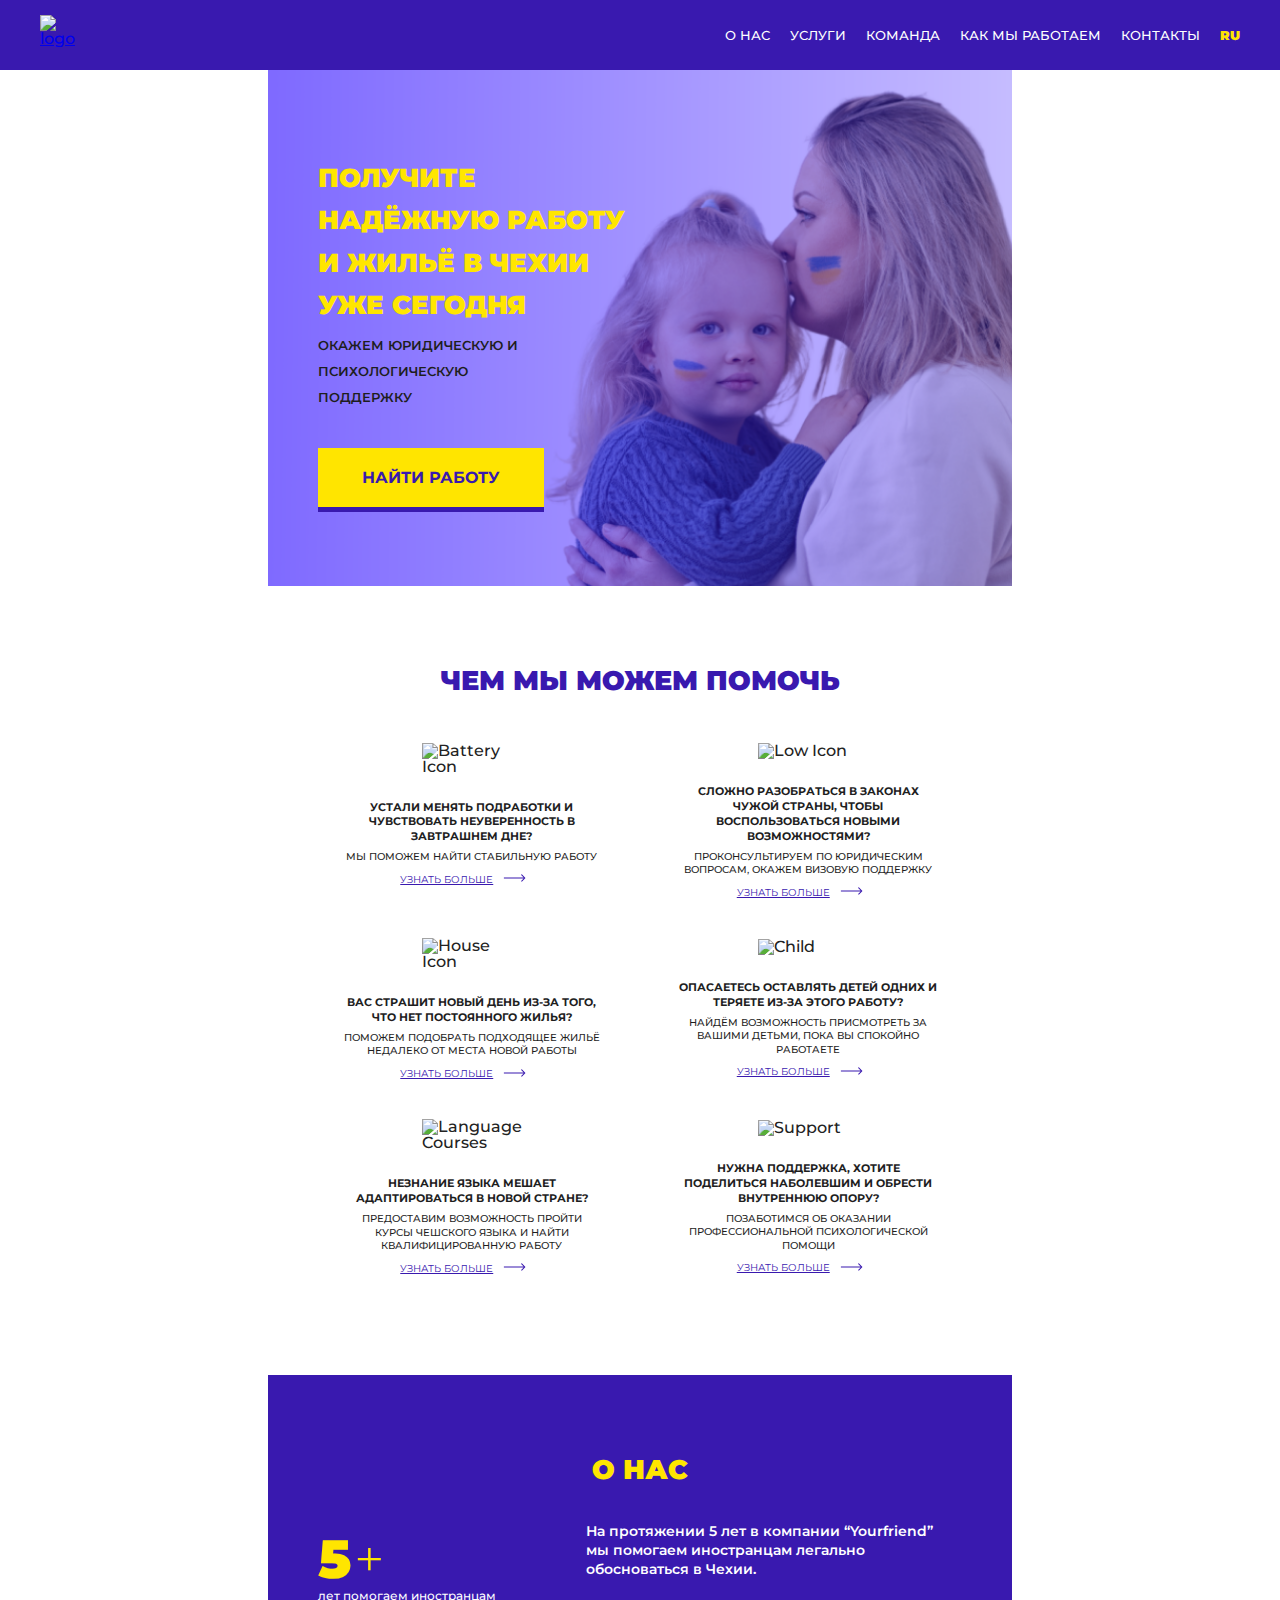
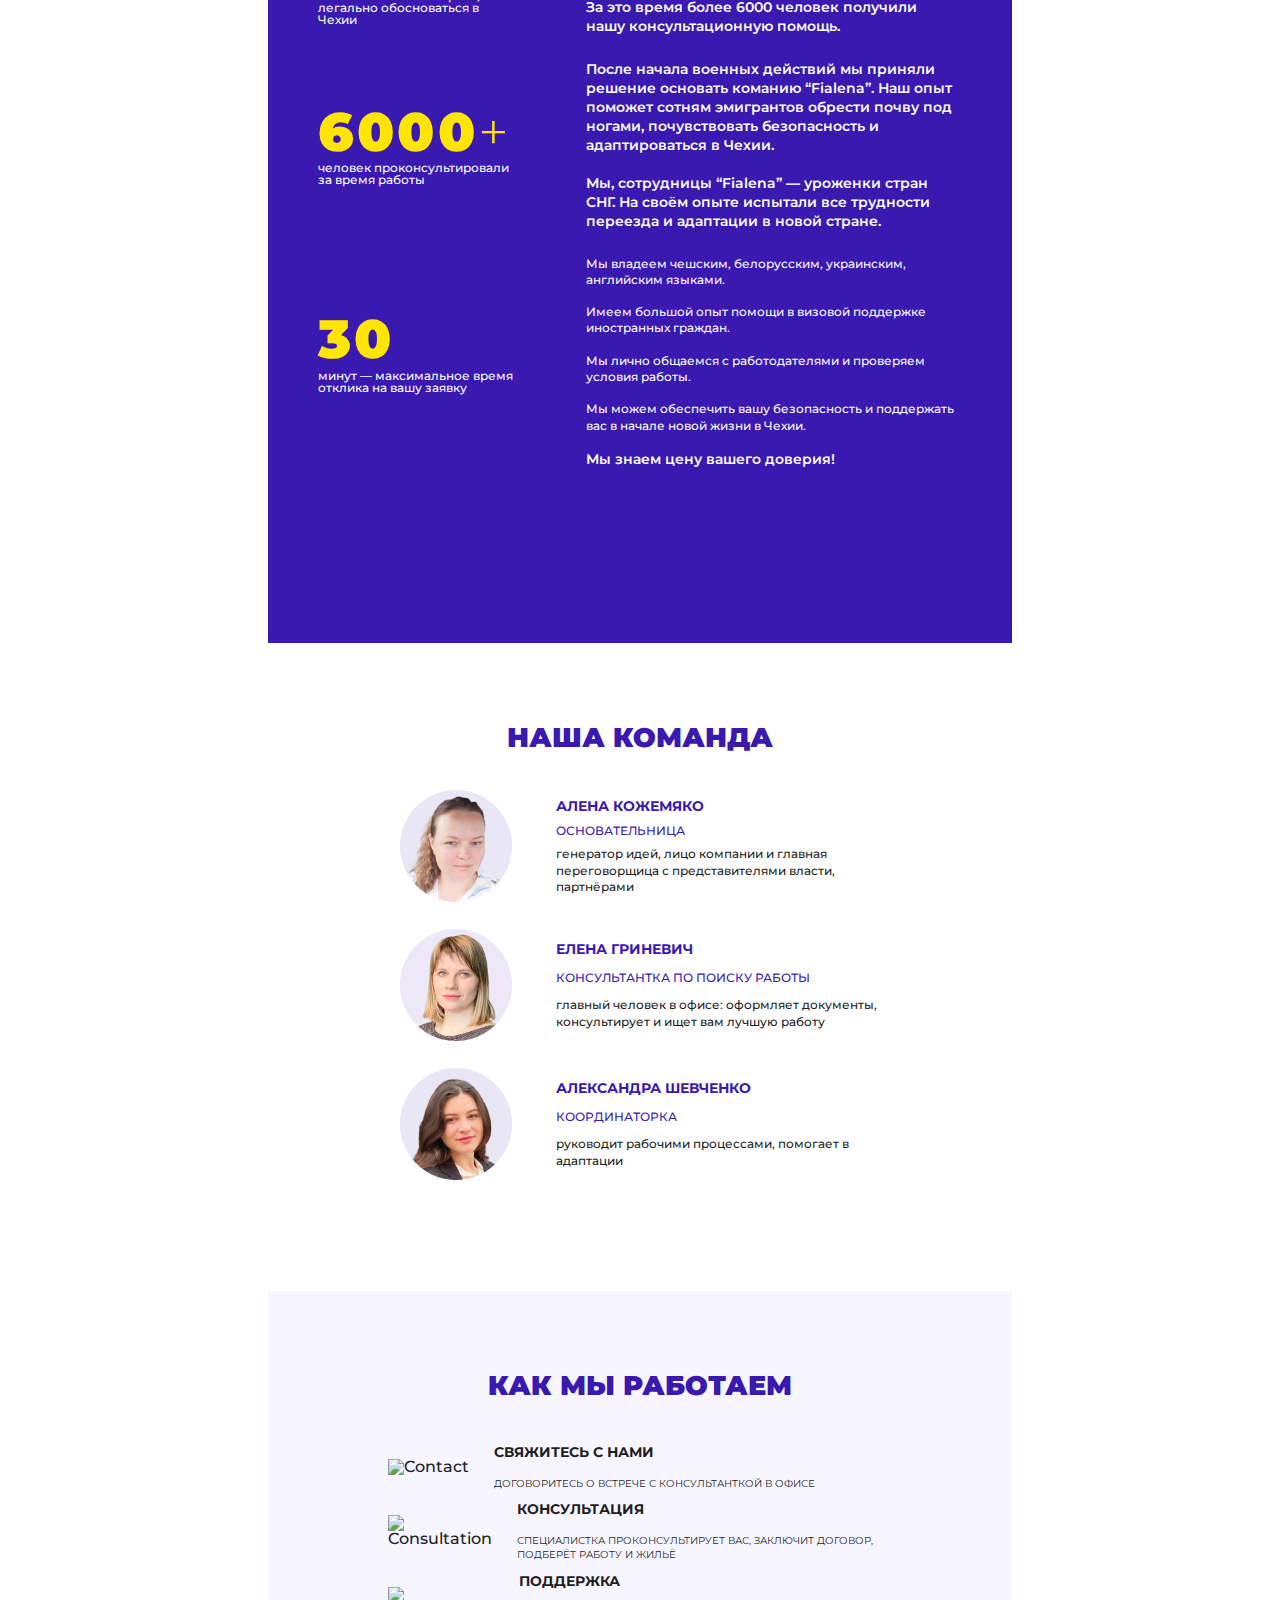
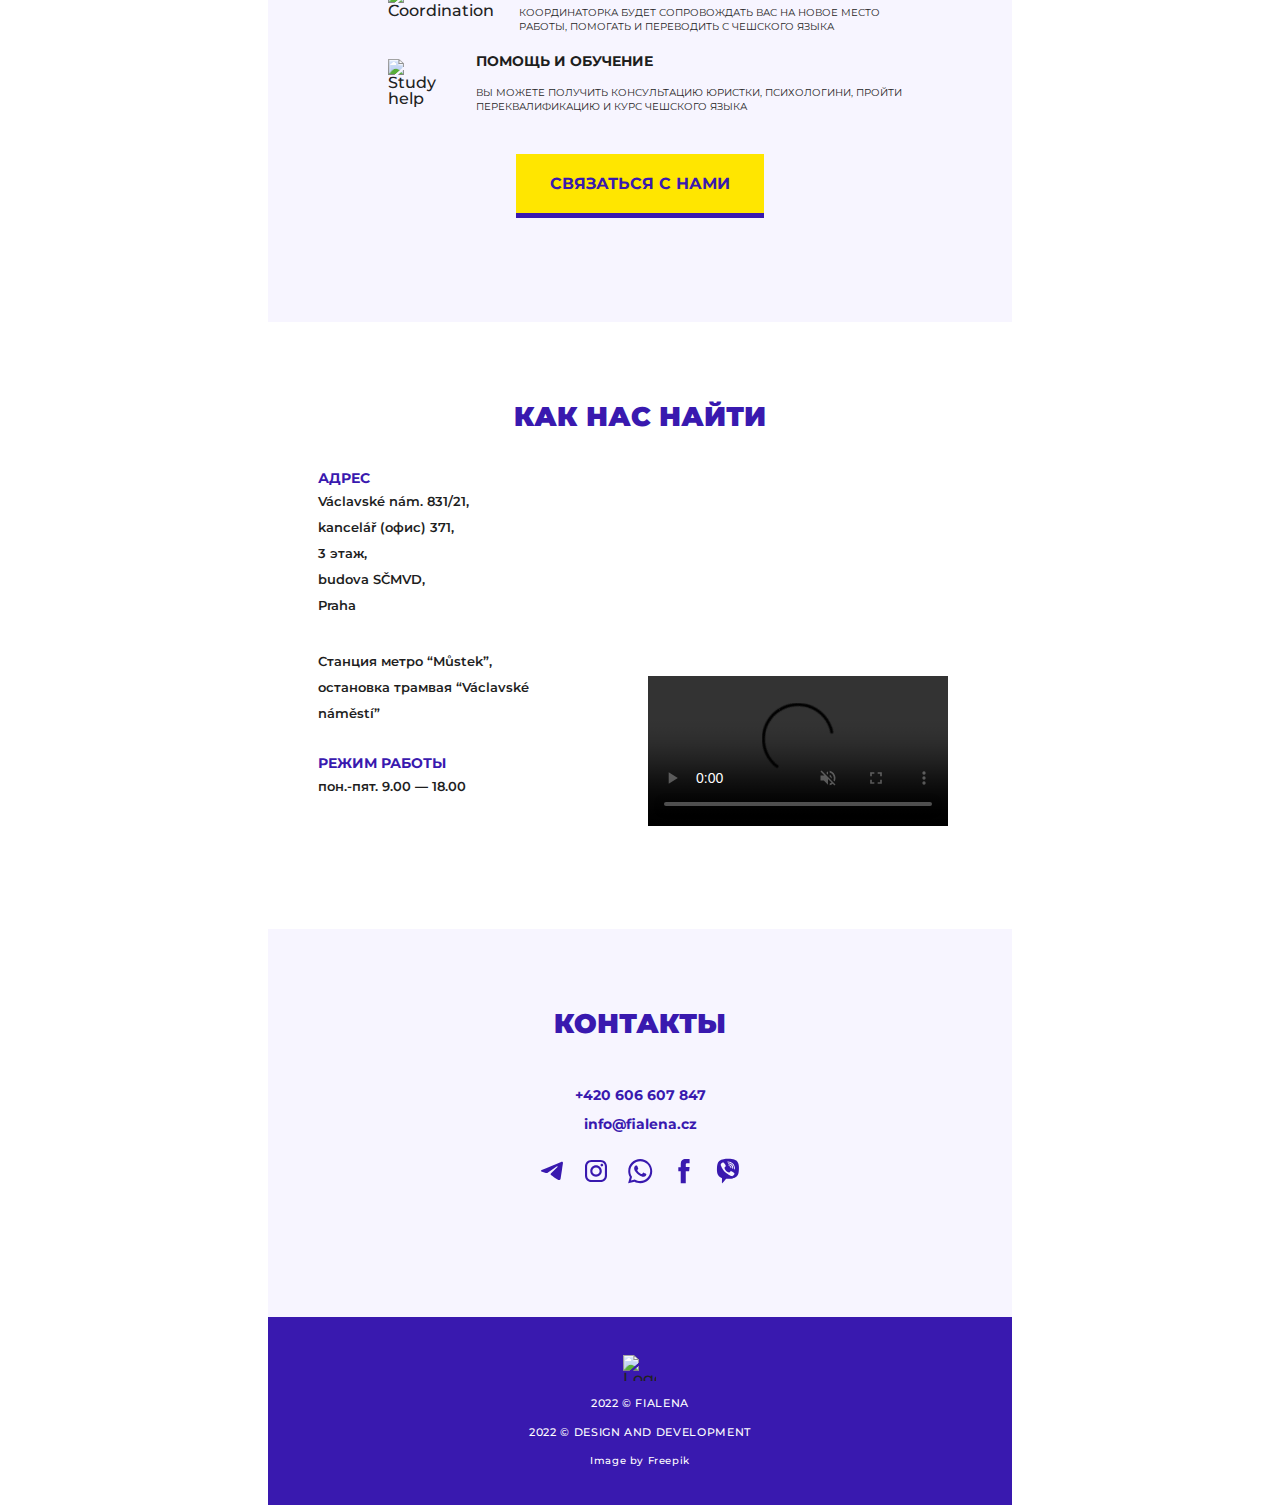
==== commit 54797d0b: "приняла пул" ====
--- a/index.html
+++ b/index.html
@@ -1,53 +1,16 @@
 <!DOCTYPE html>
-<html lang="en">
+<html lang="ru">
 
 <head>
-    <meta charset="UTF-8">
-    <meta http-equiv="X-UA-Compatible" content="IE=edge">
-    <meta name="viewport" content="width=device-width, initial-scale=1.0">
+    <meta charset="UTF-8" />
+    <meta http-equiv="X-UA-Compatible" content="IE=edge" />
+    <meta name="viewport" content="width=device-width, initial-scale=1.0" />
     <link rel="shortcut icon" href="./assets/images/logo.svg" type="image/svg" />
-    <link rel="stylesheet" href="./assets/styles/css/style.css">
+    <link rel="stylesheet" href="./assets/styles/css/style.css" />
     <title>FIALENA</title>
 </head>
 
 <body class="body">
-
-    <!-- ГЛАВНАЯ СТРАНИЦА -->
-
-    <!-- header -->
-
-    <!-- <section class="navigation">
-        <header class="header">
-            <div class="header__content container">
-                <div class="logo"><a class="header__logo" href="index.html"><img class="header__logo-img"
-                            src="./assets/images/logotype_full_white.svg" alt="logo"></a>
-                </div>
-
-                <nav class="header__menu">
-                    <ul class="header__list">
-                        <li><a href="#about" class="header__link">О НАС</a></li>
-                        <li><a href="#help" class="header__link">УСЛУГИ</a></li>
-                        <li><a href="#team" class="header__link">КОМАНДА</a></li>
-                        <li><a href="#working" class="header__link">КАК МЫ РАБОТАЕМ</a></li>
-                        <li><a href="#contacts" class="header__link">КОНТАКТЫ</a></li>
-
-                        <select name="language" id="language">
-                            <option value="http://www.google.com">RU</option>
-                            <option value="ua" selected>UA</option>
-                            <option value="http://www.youtube.com">EN</option>
-                            <option value="https://www.gurustop.net">CZ</option>
-                        </select>
-                    </ul>
-
-                    <div class="header__burger">
-                        <span></span>
-                    </div>
-                </nav>
-            </div>
-        </header>
-    </section> -->
-
-
     <!-- ГЛАВНАЯ СТРАНИЦА -->
 
     <!-- header -->
@@ -55,439 +18,514 @@
     <header class="header">
         <div class="header__container">
             <a class="header__logo" href="index.html"><img class="header__logo-img"
-                    src="./assets/images/logotype_full_white.svg" alt="logo"></a>
+                    src="./assets/images/logotype_full_white.svg" alt="logo" /></a>
             <div class="header__menu menu">
                 <div class="menu__icon">
                     <span></span>
                 </div>
                 <nav class="menu__body">
                     <ul class="menu__list">
-                        <li><a data-goto=".main__about-us" href="#" class="menu__link">О НАС</a></li>
-                        <li><a data-goto=".main__help-section" href="#" class="menu__link">УСЛУГИ</a></li>
-                        <li><a data-goto=".main__team-section" href="#" class="menu__link">КОМАНДА</a></li>
-                        <li><a data-goto=".main__working-section" href="#" class="menu__link">КАК МЫ РАБОТАЕМ</a></li>
-                        <li><a data-goto=".main__contacts" href="#" class="menu__link">КОНТАКТЫ</a></li>
                         <li>
-                            <a class="menu__link">ЯЗЫК</a>
+                            <a data-goto=".main__about-us" href="#" class="menu__link">О НАС</a>
+                        </li>
+                        <li>
+                            <a data-goto=".main__help-section" href="#" class="menu__link">УСЛУГИ</a>
+                        </li>
+                        <li>
+                            <a data-goto=".main__team-section" href="#" class="menu__link">КОМАНДА</a>
+                        </li>
+                        <li>
+                            <a data-goto=".main__working-section" href="#" class="menu__link">КАК МЫ РАБОТАЕМ</a>
+                        </li>
+                        <li>
+                            <a data-goto=".main__contacts" href="#" class="menu__link">КОНТАКТЫ</a>
+                        </li>
+                        <li>
+                            <a class="menu__link language">RU</a>
                             <span class="menu__arrow"></span>
                             <ul class="menu__sub-list">
-                                <li><a href="#" class="menu__sub-link">UA</a></li>
-                                <li><a href="#" class="menu__sub-link">RU</a></li>
-                                <li><a href="#" class="menu__sub-link">CZ</a></li>
-                                <li><a href="#" class="menu__sub-link">EN</a></li>
+                                <li><a href="index_ua.html" class="menu__sub-link">UA</a></li>
+                                <!-- <li><a href="#" class="menu__sub-link">RU</a></li> -->
+                                <li><a href="index_cz.html" class="menu__sub-link">CZ</a></li>
+                                <li><a href="index_en.html" class="menu__sub-link">EN</a></li>
                             </ul>
-
                         </li>
                     </ul>
                 </nav>
-
-            </div>
-        </div>
-
-        <!-- блок главной страницы -->
-
-        <section class="main__main-section">
-
-            <div class="main__main-content container">
-                <h1 class="main__title">ПОЛУЧИТЕ НАДЁЖНУЮ РАБОТУ И ЖИЛЬЁ В ЧЕХИИ УЖЕ СЕГОДНЯ</h1>
-                <h2 class="main__subtitle">ОКАЖЕМ ЮРИДИЧЕСКУЮ И ПСИХОЛОГИЧЕСКУЮ ПОДДЕРЖКУ</h2>
-                <button class="main__button"><a href="#contacts">НАЙТИ РАБОТУ</a></button>
-            </div>
-
-
-            <!-- ЧЕМ МЫ МОЖЕМ ПОМОЧЬ -->
-
-            <a name="help"></a>
-            <section class="main__help-section">
-                <div class="main__help-content container ">
-                    <h2 class="main__help-title section-title">ЧЕМ МЫ МОЖЕМ ПОМОЧЬ</h2>
-
-                    <div class="main__grid-container">
-                        <div class="main__card">
-                            <div class="main__icon"><img src="./assets/images/battery-icon.svg" alt="Battery Icon">
-                            </div>
-
-                            <div class="main__card-text">
-                                <p class="main__card-title">УСТАЛИ МЕНЯТЬ ПОДРАБОТКИ И ЧУВСТВОВАТЬ НЕУВЕРЕННОСТЬ В
-                                    ЗАВТРАШНЕМ
-                                    ДНЕ?
-                                </p>
-                                <p class="main__card-subtitle">МЫ ПОМОЖЕМ НАЙТИ СТАБИЛЬНУЮ РАБОТУ</p>
-                                <div class="main__card-l">
-
-                                    <a class="main__card-link" href="#contacts">УЗНАТЬ БОЛЬШЕ</a><img
-                                        src="./assets/images/Arrow 3.svg" alt="arrow">
-                                </div>
-                            </div>
+            </div>
+        </div>
+    </header>
+
+    <!-- блок главной страницы -->
+
+    <section class="main__main-section">
+        <div class="main__main-content container">
+            <h1 class="main__title">
+                ПОЛУЧИТЕ НАДЁЖНУЮ РАБОТУ И ЖИЛЬЁ В ЧЕХИИ УЖЕ СЕГОДНЯ
+            </h1>
+            <h2 class="main__subtitle">
+                ОКАЖЕМ ЮРИДИЧЕСКУЮ И ПСИХОЛОГИЧЕСКУЮ ПОДДЕРЖКУ
+            </h2>
+            <button class="main__button" onclick="window.location.href = '#contacts';">
+                НАЙТИ РАБОТУ
+            </button>
+        </div>
+
+        <!-- Модально -->
+
+        <div id="overlay">
+            <div id="popup" class="popup">
+                <img class="popup__img" src="./assets/images/modal-window-01.png" alt="event-link" />
+
+                <button id="close" class="close" title="Close"></button>
+                <!-- <p class="presents">С БЕСПЛАТНЫМИ ПОДАРКАМИ
+            ДЛЯ ДЕТЕЙ</p> -->
+                <button class="details" title="Получить подарки" onclick="window.location.href = 'event.html';">
+                    Узнать подробнее
+                </button>
+            </div>
+        </div>
+        <!-- конец модального окна -->
+    </section>
+
+    <!-- <main class="container"> -->
+
+    <!-- ЧЕМ МЫ МОЖЕМ ПОМОЧЬ -->
+
+    <!-- <a name="help"></a> -->
+    <section class="main__help-section" id="help">
+        <div class="main__help-content container">
+            <h2 class="main__help-title section-title">ЧЕМ МЫ МОЖЕМ ПОМОЧЬ</h2>
+
+            <div class="main__grid-container">
+                <div class="main__card">
+                    <div class="main__icon">
+                        <img src="./assets/images/battery-icon.svg" alt="Battery Icon" />
+                    </div>
+
+                    <div class="main__card-text">
+                        <p class="main__card-title">
+                            УСТАЛИ МЕНЯТЬ ПОДРАБОТКИ И ЧУВСТВОВАТЬ НЕУВЕРЕННОСТЬ В
+                            ЗАВТРАШНЕМ ДНЕ?
+                        </p>
+                        <p class="main__card-subtitle">
+                            МЫ ПОМОЖЕМ НАЙТИ СТАБИЛЬНУЮ РАБОТУ
+                        </p>
+                        <div class="main__card-l">
+                            <a class="main__card-link" href="#contacts">УЗНАТЬ БОЛЬШЕ</a><img
+                                src="./assets/images/arrow_3.svg" alt="arrow" />
                         </div>
-
-                        <div class="main__card">
-
-                            <div class="main__icon"><img src="./assets/images/low-icon.svg" alt="Low Icon">
-                            </div>
-                            <div class="main__card-text">
-                                <p class="main__card-title">СЛОЖНО РАЗОБРАТЬСЯ В ЗАКОНАХ ЧУЖОЙ СТРАНЫ, ЧТОБЫ
-                                    ВОСПОЛЬЗОВАТЬСЯ
-                                    НОВЫМИ
-                                    ВОЗМОЖНОСТЯМИ?</p>
-                                <p class="main__card-subtitle">ПРОКОНСУЛЬТИРУЕМ ПО ЮРИДИЧЕСКИМ ВОПРОСАМ, ОКАЖЕМ ВИЗОВУЮ
-                                    ПОДДЕРЖКУ
-                                </p>
-                                <div class="main__card-l">
-
-                                    <a class="main__card-link" href="#contacts">УЗНАТЬ БОЛЬШЕ</a><img
-                                        src="./assets/images/Arrow 3.svg" alt="arrow">
-                                </div>
-                            </div>
+                    </div>
+                </div>
+
+                <div class="main__card">
+                    <div class="main__icon">
+                        <img src="./assets/images/low-icon.svg" alt="Low Icon" />
+                    </div>
+                    <div class="main__card-text">
+                        <p class="main__card-title">
+                            СЛОЖНО РАЗОБРАТЬСЯ В ЗАКОНАХ ЧУЖОЙ СТРАНЫ, ЧТОБЫ ВОСПОЛЬЗОВАТЬСЯ
+                            НОВЫМИ ВОЗМОЖНОСТЯМИ?
+                        </p>
+                        <p class="main__card-subtitle">
+                            ПРОКОНСУЛЬТИРУЕМ ПО ЮРИДИЧЕСКИМ ВОПРОСАМ, ОКАЖЕМ ВИЗОВУЮ
+                            ПОДДЕРЖКУ
+                        </p>
+                        <div class="main__card-l">
+                            <a class="main__card-link" href="#contacts">УЗНАТЬ БОЛЬШЕ</a><img
+                                src="./assets/images/arrow_3.svg" alt="arrow" />
                         </div>
-
-                        <div class="main__card">
-                            <div class="main__icon"><img src="./assets/images/house-icon.svg" alt="House Icon">
-                            </div>
-                            <div class="main__card-text">
-                                <p class="main__card-title">ВАС СТРАШИТ НОВЫЙ ДЕНЬ ИЗ-ЗА ТОГО, ЧТО НЕТ ПОСТОЯННОГО
-                                    ЖИЛЬЯ?
-                                </p>
-                                <p class="main__card-subtitle">ПОМОЖЕМ ПОДОБРАТЬ ПОДХОДЯЩЕЕ ЖИЛЬЁ НЕДАЛЕКО ОТ МЕСТА
-                                    НОВОЙ
-                                    РАБОТЫ
-                                </p>
-                                <div class="main__card-l">
-
-                                    <a class="main__card-link" href="#contacts">УЗНАТЬ БОЛЬШЕ</a><img
-                                        src="./assets/images/Arrow 3.svg" alt="arrow">
-                                </div>
-                            </div>
+                    </div>
+                </div>
+
+                <div class="main__card">
+                    <div class="main__icon">
+                        <img src="./assets/images/house-icon.svg" alt="House Icon" />
+                    </div>
+                    <div class="main__card-text">
+                        <p class="main__card-title">
+                            ВАС СТРАШИТ НОВЫЙ ДЕНЬ ИЗ-ЗА ТОГО, ЧТО НЕТ ПОСТОЯННОГО ЖИЛЬЯ?
+                        </p>
+                        <p class="main__card-subtitle">
+                            ПОМОЖЕМ ПОДОБРАТЬ ПОДХОДЯЩЕЕ ЖИЛЬЁ НЕДАЛЕКО ОТ МЕСТА НОВОЙ
+                            РАБОТЫ
+                        </p>
+                        <div class="main__card-l">
+                            <a class="main__card-link" href="#contacts">УЗНАТЬ БОЛЬШЕ</a><img
+                                src="./assets/images/arrow_3.svg" alt="arrow" />
                         </div>
-
-                        <div class="main__card">
-
-                            <div class="main__icon"><img src="./assets/images/child-icon.svg" alt="Child">
-                            </div>
-                            <div class="main__card-text">
-                                <p class="main__card-title">ОПАСАЕТЕСЬ ОСТАВЛЯТЬ ДЕТЕЙ ОДНИХ И ТЕРЯЕТЕ ИЗ-ЗА ЭТОГО
-                                    РАБОТУ?
-                                </p>
-                                <p class="main__card-subtitle"> НАЙДЁМ ВОЗМОЖНОСТЬ ПРИСМОТРЕТЬ ЗА ВАШИМИ ДЕТЬМИ, ПОКА ВЫ
-                                    СПОКОЙНО
-                                    РАБОТАЕТЕ</p>
-                                <div class="main__card-l">
-
-                                    <a class="main__card-link" href="#contacts">УЗНАТЬ БОЛЬШЕ</a><img
-                                        src="./assets/images/Arrow 3.svg" alt="arrow">
-                                </div>
-                            </div>
+                    </div>
+                </div>
+
+                <div class="main__card">
+                    <div class="main__icon">
+                        <img src="./assets/images/child-icon.svg" alt="Child" />
+                    </div>
+                    <div class="main__card-text">
+                        <p class="main__card-title">
+                            ОПАСАЕТЕСЬ ОСТАВЛЯТЬ ДЕТЕЙ ОДНИХ И ТЕРЯЕТЕ ИЗ-ЗА ЭТОГО РАБОТУ?
+                        </p>
+                        <p class="main__card-subtitle">
+                            НАЙДЁМ ВОЗМОЖНОСТЬ ПРИСМОТРЕТЬ ЗА ВАШИМИ ДЕТЬМИ, ПОКА ВЫ
+                            СПОКОЙНО РАБОТАЕТЕ
+                        </p>
+                        <div class="main__card-l">
+                            <a class="main__card-link" href="#contacts">УЗНАТЬ БОЛЬШЕ</a><img
+                                src="./assets/images/arrow_3.svg" alt="arrow" />
                         </div>
-
-                        <div class="main__card">
-                            <div class="main__icon"><img src="./assets/images/language-icon.svg" alt="Language Courses">
-                            </div>
-                            <div class="main__card-text">
-                                <p class="main__card-title">НЕЗНАНИЕ ЯЗЫКА МЕШАЕТ АДАПТИРОВАТЬСЯ В НОВОЙ СТРАНЕ? </p>
-                                <p class="main__card-subtitle">ПРЕДОСТАВИМ ВОЗМОЖНОСТЬ ПРОЙТИ КУРСЫ ЧЕШСКОГО ЯЗЫКА И
-                                    НАЙТИ
-                                    КВАЛИФИЦИРОВАННУЮ РАБОТУ</p>
-                                <div class="main__card-l">
-
-                                    <a class="main__card-link" href="#contacts">УЗНАТЬ БОЛЬШЕ</a><img
-                                        src="./assets/images/Arrow 3.svg" alt="arrow">
-                                </div>
-                            </div>
+                    </div>
+                </div>
+
+                <div class="main__card">
+                    <div class="main__icon">
+                        <img src="./assets/images/language-icon.svg" alt="Language Courses" />
+                    </div>
+                    <div class="main__card-text">
+                        <p class="main__card-title">
+                            НЕЗНАНИЕ ЯЗЫКА МЕШАЕТ АДАПТИРОВАТЬСЯ В НОВОЙ СТРАНЕ?
+                        </p>
+                        <p class="main__card-subtitle">
+                            ПРЕДОСТАВИМ ВОЗМОЖНОСТЬ ПРОЙТИ КУРСЫ ЧЕШСКОГО ЯЗЫКА И НАЙТИ
+                            КВАЛИФИЦИРОВАННУЮ РАБОТУ
+                        </p>
+                        <div class="main__card-l">
+                            <a class="main__card-link" href="#contacts">УЗНАТЬ БОЛЬШЕ</a><img
+                                src="./assets/images/arrow_3.svg" alt="arrow" />
                         </div>
-
-                        <div class="main__card">
-                            <div class="main__icon"><img src="./assets/images/support-icon.svg" alt="Support">
-                            </div>
-                            <div class="main__card-text">
-                                <p class="main__card-title">НУЖНА ПОДДЕРЖКА, ХОТИТЕ ПОДЕЛИТЬСЯ НАБОЛЕВШИМ И ОБРЕСТИ
-                                    ВНУТРЕННЮЮ
-                                    ОПОРУ?
-                                </p>
-                                <p class="main__card-subtitle">ПОЗАБОТИМСЯ ОБ ОКАЗАНИИ
-                                    ПРОФЕССИОНАЛЬНОЙ ПСИХОЛОГИЧЕСКОЙ ПОМОЩИ</p>
-                                <div class="main__card-l">
-
-                                    <a class="main__card-link" href="#contacts">УЗНАТЬ БОЛЬШЕ</a><img
-                                        src="./assets/images/Arrow 3.svg" alt="arrow">
-                                </div>
-                            </div>
+                    </div>
+                </div>
+
+                <div class="main__card">
+                    <div class="main__icon">
+                        <img src="./assets/images/support-icon.svg" alt="Support" />
+                    </div>
+                    <div class="main__card-text">
+                        <p class="main__card-title">
+                            НУЖНА ПОДДЕРЖКА, ХОТИТЕ ПОДЕЛИТЬСЯ НАБОЛЕВШИМ И ОБРЕСТИ
+                            ВНУТРЕННЮЮ ОПОРУ?
+                        </p>
+                        <p class="main__card-subtitle">
+                            ПОЗАБОТИМСЯ ОБ ОКАЗАНИИ ПРОФЕССИОНАЛЬНОЙ ПСИХОЛОГИЧЕСКОЙ ПОМОЩИ
+                        </p>
+                        <div class="main__card-l">
+                            <a class="main__card-link" href="#contacts">УЗНАТЬ БОЛЬШЕ</a><img
+                                src="./assets/images/arrow_3.svg" alt="arrow" />
                         </div>
                     </div>
                 </div>
-            </section>
-
-
-
-            <!-- О НАС -->
-
-            <a name="about"></a>
-            <section class="main__about-us">
-                <div class="container">
-                    <h2 class="main__about-us-title section-title">О НАС</h2>
-
-                    <div class="main__about-allgrids">
-                        <div class="main__about-grid">
-                            <div>
-                                <p class="main__number_black main__number">5<span class="main__number_thin">+</span></p>
-                                <p class="main__number-text">лет помогаем иностранцам легально обосноваться в Чехии</p>
-                            </div>
-                            <p class="main__about-text">На протяжении 5 лет в компании “Yourfriend” мы помогаем
-                                иностранцам
-                                легально
-                                обосноваться в
-                                Чехии.
-                                <br>
-                                <br>
-                                За это время более 6000 человек получили нашу консультационную помощь.
-                                <br>
-                            </p>
-                        </div>
-
-                        <div class="main__about-grid">
-                            <div>
-                                <p class="main__number_black main__number">6000<span class="main__number_thin">+</span>
-                                </p>
-                                <p class="main__number-text">человек проконсультировали за время работы</p>
-                            </div>
-                            <p class="main__about-text">
-                                После начала военных действий мы приняли решение основать команию “Fialena”. Наш опыт
-                                поможет
-                                сотням
-                                эмигрантов обрести почву под ногами, почувствовать безопасность и адаптироваться в
-                                Чехии.
-                                <br>
-                                <br>
-                                Мы, сотрудницы “Fialena” — уроженки стран СНГ. На своём опыте испытали все трудности
-                                переезда и
-                                адаптации в
-                                новой стране.
-                            </p>
-                        </div>
-                        <div class="main__about-grid">
-                            <div>
-                                <p class="main__number_black main__number">30</p>
-                                <p class="main__number-text">минут — максимальное время отклика на вашу заявку</p>
-                            </div>
-                            <p class="main__about-text-light">Мы владеем чешским, белорусским, украинским, английским
-                                языками.
-                                <br>
-                                <br>
-                                Имеем большой опыт помощи в визовой поддержке иностранных граждан.
-                                <br>
-                                <br>
-                                Мы лично общаемся с работодателями и проверяем условия работы.
-                                <br>
-                                <br>
-                                Мы можем обеспечить вашу безопасность и поддержать вас в начале новой жизни в Чехии.
-                                <br>
-                                <br>
-                                <p class="empty"></p>
-                                <p class="main__about-text">Мы знаем цену вашего доверия!</p>
-                            </p>
-
-                        </div>
-                    </div>
-                </div>
-            </section>
-
-            <!-- НАША КОМАНДА -->
-
-            <a name="team"></a>
-            <section class="main__team-section">
-                <div class="container">
-                    <h2 class="main__team-main-title section-title">НАША КОМАНДА</h2>
-                    <div class="main__team-card-container">
-                        <div class="main__team-card">
-                            <div class="main__team-icon">
-                                <img src="./assets/images/alena-icon.png" alt="Алёна">
-                            </div>
-                            <div class="main__team-info">
-                                <p class="main__team-title">АЛЕНА КОЖЕМЯКО</p>
-                                <p class="main__team-subtitle">ОСНОВАТЕЛЬНИЦА</p>
-                                <p class="main__team-text">генератор идей, лицо компании и главная переговорщица с
-                                    представителями
-                                    власти, партнёрами.</p>
-                            </div>
-                        </div>
-
-                        <div class="main__team-card">
-                            <div class="main__team-icon">
-                                <img src="./assets/images/elena-icon.png" alt="Елена">
-                            </div>
-                            <div class="main__team-info">
-                                <p class="main__team-title">ЕЛЕНА ГРИНЕВИЧ</p>
-                                <p class="main__team-subtitle">КОНСУЛЬТАНТКА ПО ПОИСКУ РАБОТЫ</p>
-                                <p class="main__team-text">главный человек в офисе: оформляет документы,
-                                    консультирует и ищет вам лучшую работу.</p>
-                            </div>
-                        </div>
-
-                        <div class="main__team-card">
-                            <div class="main__team-icon">
-                                <img src="./assets/images/alexandra-icon.png" alt="Александра">
-                            </div>
-                            <div class="main__team-info">
-                                <p class="main__team-title">АЛЕКСАНДРА ШЕВЧЕНКО</p>
-                                <p class="main__team-subtitle">КОНСУЛЬТАНТКА ПО ЮРИДИЧЕСКИМ ВОПРОСАМ</p>
-                                <p class="main__team-text">отвечает за вашу безопасность, курирует рабочие процессы.</p>
-                            </div>
-                        </div>
-                    </div>
-                </div>
-            </section>
-
-
-            <!-- КАК МЫ РАБОТАЕМ -->
-
-            <a name="working"></a>
-            <section class="main__working-section">
-                <div class="main__working container">
-                    <h2 class="main__working-title section-title">КАК МЫ РАБОТАЕМ</h2>
-                    <div class="main__working-content">
-                        <div class="main__working-card">
-                            <div class="main__working-icon">
-                                <img src="./assets/images/contact-icon.svg" alt="Contact">
-                            </div>
-                            <div class="main__working-info">
-                                <p class="main__working-card-title">СВЯЖИТЕСЬ С НАМИ</p>
-                                <p class="main__working-text"> ДОГОВОРИТЕСЬ О ВСТРЕЧЕ С КОНСУЛЬТАНТКОЙ В ОФИСЕ.</p>
-                            </div>
-                        </div>
-
-                        <div class="main__working-card">
-                            <div class="main__working-icon">
-                                <img src="./assets/images/consult-icon.svg" alt="Consultation">
-                            </div>
-                            <div class="main__working-info">
-                                <p class="main__working-card-title">КОНСУЛЬТАЦИЯ </p>
-                                <p class="main__working-text"> СПЕЦИАЛИСТКА ПРОКОНСУЛЬТИРУЕТ ВАС, ЗАКЛЮЧИТ ДОГОВОР,
-                                    ПОДБЕРЁТ
-                                    РАБОТУ И ЖИЛЬЁ.</p>
-                            </div>
-                        </div>
-
-                        <div class="main__working-card">
-                            <div class="main__working-icon">
-                                <img src="./assets/images/assistance-icon.svg" alt="Coordination">
-                            </div>
-                            <div class="main__working-info">
-                                <p class="main__working-card-title">СОПРОВОЖДЕНИЕ </p>
-                                <p class="main__working-text">КООРДИНАТОРКА БУДЕТ СОПРОВОЖДАТЬ ВАС НА НОВОЕ МЕСТО
-                                    РАБОТЫ,
-                                    ПОМОГАТЬ И ПЕРЕВОДИТЬ С ЧЕШСКОГО ЯЗЫКА.</p>
-                            </div>
-                        </div>
-
-                        <div class="main__working-card">
-                            <div class="main__working-icon">
-                                <img src="./assets/images/study-help-icon.svg" alt="Study help">
-                            </div>
-                            <div class="main__working-info">
-                                <p class="main__working-card-title">ПОМОЩЬ И ОБУЧЕНИЕ </p>
-                                <p class="main__working-text"> ВЫ МОЖЕТЕ ПОЛУЧИТЬ КОНСУЛЬТАЦИЮ ЮРИСТКИ, ПСИХОЛОГИНИ,
-                                    ПРОЙТИ
-                                    ПЕРЕКВАЛИФИКАЦИЮ И КУРС ЧЕШСКОГО ЯЗЫКА.</p>
-                            </div>
-                        </div>
-                    </div>
-                    <button class="main__working-button"><a href="#contacts">СВЯЗАТЬСЯ С НАМИ</a></button>
-                </div>
-            </section>
-
-
-            <!-- КАК ДОЕХАТЬ -->
-
-            <section class="main__how-to-get">
-                <div class="container">
-                    <h2 class="main__how-to-get-title section-title">КАК ДОЕХАТЬ</h2>
-
-                    <div class="main__how-to-get-content">
-                        <div class="main__how-to-get-text">
-                            <div>
-                                <p class="main__how-to-get-card-title">АДРЕС</p>
-                                <p class="main__how-to-get-card-text">Václavské nám. 831/21,
-                                    <br>
-                                    kancelář (офис) 371,
-                                    <br>
-                                    3 этаж,
-                                    <br>
-                                    budova SČMVD,
-                                    <br>
-                                    Praha</p>
-                            </div>
-                            <div>
-                                <p class="main__how-to-get-card-text">Станция метро “Můstek”,
-                                    <br>
-                                    остановка трамвая “Václavské náměstí”</p>
-                                <p class="main__how-to-get-card-title down">РЕЖИМ РАБОТЫ:</p>
-                                <p class="main__how-to-get-card-text">пон.-пят. 9.00 — 18.00</p>
-                            </div>
-                        </div>
-
-                        <div class="main__how-to-get-pictures">
-                            <div class="main__how-to-get-card-img"><img src="./assets/images/map.svg" alt="Map"></div>
-
-                            <div class="main__how-to-get-card-video">
-                                <video autoplay muted controls="controls" src="./assets/video/ukr_small.mp4">
-                                </video>
-                            </div>
-                        </div>
-                    </div>
-                </div>
-            </section>
-
-
-            <!-- КОНТАКТЫ -->
-
-            <a name="contacts"></a>
-            <section class="main__contacts">
-                <div class="container">
-                    <h2 class="main__contacts-title section-title">КОНТАКТЫ</h2>
-
-                    <div class="main__contacts-content">
-                        <p class="main__p"><a class="main__contact" href="tel:+420606607847">+420 606 607 847</a></p>
-                        <p class="main__p"><a class="main__contact  email"
-                                href="mailto:info@fialena.cz">info@fialena.cz</a>
-                        </p>
-                        <div class="main__contacts-icons">
-
-                            <a href="tg://resolve?domain=pomoc_prace" class="contacts__link" target="_blank">
-                                <img src="./assets/images/icon_telegram.svg" alt="icon_telegram"
-                                    class="contacts__icon"></a>
-                            <a href="https://instagram.com/alenafialena/" class="contacts__link" target="_blank">
-                                <img src="./assets/images/icon_2.svg" alt="icon_2" class="contacts__icon"></a>
-                            <a href="https://wa.me/420606607847" class="contacts__link" target="_blank">
-                                <img src="./assets/images/icon_whatsapp.svg" alt="icon_whatsapp"
-                                    class="contacts__icon"></a>
-
-                        </div>
-                    </div>
-                </div>
-            </section>
-
-            <!-- ФУТЕР -->
-            <footer class="footer">
-                <div class="container footer__content">
-                    <img class="footer__logo" src="./assets/images/footer-logo.svg" alt="Logo">
-                    <br>
-                    <a class="footer__link" href="#">2022 &copy; FIALENA</a>
-                    <br>
-                    <a class="footer__link" href="#">2022 &copy; DESIGN AND DEVELOPMENT</a>
-                    <br>
-                    <a class="footer__freepik"
-                        href="https://www.freepik.com/free-photo/medium-shot-ukranian-mother-kissing-kid_24996435.htm">Image
-                        by
-                        Freepik</a>
-                </div>
-            </footer>
-
-            <a href="#" class="btn-up btn-up_hide"></a>
-
-
-            <script type="text/javascript" src="https://ajax.googleapis.com/ajax/libs/jquery/1.11.2/jquery.min.js">
-            </script>
-            <script src="./assets/scripts/prague.js"></script>
-
+            </div>
+        </div>
+    </section>
+
+    <!-- О НАС -->
+
+    <!-- <a name="about"></a> -->
+    <section class="main__about-us" id="about">
+        <div class="container">
+            <h2 class="main__about-us-title section-title">О НАС</h2>
+
+            <div class="main__about-allgrids">
+                <div class="main__about-grid">
+                    <div>
+                        <p class="main__number_black main__number">
+                            5<span class="main__number_thin">+</span>
+                        </p>
+                        <p class="main__number-text">
+                            лет помогаем иностранцам легально обосноваться в Чехии
+                        </p>
+                    </div>
+                    <p class="main__about-text">
+                        На протяжении 5 лет в компании “Yourfriend” мы помогаем
+                        иностранцам легально обосноваться в Чехии.
+                        <br />
+                        <br />
+                        За это время более 6000 человек получили нашу консультационную
+                        помощь.
+                        <br />
+                    </p>
+                </div>
+
+                <div class="main__about-grid">
+                    <div>
+                        <p class="main__number_black main__number">
+                            6000<span class="main__number_thin">+</span>
+                        </p>
+                        <p class="main__number-text">
+                            человек проконсультировали за время работы
+                        </p>
+                    </div>
+                    <p class="main__about-text">
+                        После начала военных действий мы приняли решение основать команию
+                        “Fialena”. Наш опыт поможет сотням эмигрантов обрести почву под
+                        ногами, почувствовать безопасность и адаптироваться в Чехии.
+                        <br />
+                        <br />
+                        Мы, сотрудницы “Fialena” — уроженки стран СНГ. На своём опыте
+                        испытали все трудности переезда и адаптации в новой стране.
+                    </p>
+                </div>
+                <div class="main__about-grid">
+                    <div>
+                        <p class="main__number_black main__number">30</p>
+                        <p class="main__number-text">
+                            минут — максимальное время отклика на вашу заявку
+                        </p>
+                    </div>
+                    <p class="main__about-text-light">
+                        Мы владеем чешским, белорусским, украинским, английским языками.
+                        <br />
+                        <br />
+                        Имеем большой опыт помощи в визовой поддержке иностранных граждан.
+                        <br />
+                        <br />
+                        Мы лично общаемся с работодателями и проверяем условия работы.
+                        <br />
+                        <br />
+                        Мы можем обеспечить вашу безопасность и поддержать вас в начале
+                        новой жизни в Чехии.
+                        <br />
+                        <br />
+                    </p>
+
+                    <p class="empty"></p>
+                    <p class="main__about-text">Мы знаем цену вашего доверия!</p>
+                </div>
+            </div>
+        </div>
+    </section>
+
+    <!-- НАША КОМАНДА -->
+
+    <!-- <a name="team"></a> -->
+    <section class="main__team-section" id="team">
+        <div class="container">
+            <h2 class="main__team-main-title section-title">НАША КОМАНДА</h2>
+            <div class="main__team-card-container">
+                <div class="main__team-card">
+                    <div class="main__team-icon">
+                        <img src="./assets/images/alena-icon.png" alt="Алёна" />
+                    </div>
+                    <div class="main__team-info">
+                        <p class="main__team-title">АЛЕНА КОЖЕМЯКО</p>
+                        <p class="main__team-subtitle">ОСНОВАТЕЛЬНИЦА</p>
+                        <p class="main__team-text">
+                            генератор идей, лицо компании и главная переговорщица с
+                            представителями власти, партнёрами
+                        </p>
+                    </div>
+                </div>
+
+                <div class="main__team-card">
+                    <div class="main__team-icon">
+                        <img src="./assets/images/elena-icon.png" alt="Елена" />
+                    </div>
+                    <div class="main__team-info">
+                        <p class="main__team-title">ЕЛЕНА ГРИНЕВИЧ</p>
+                        <p class="main__team-subtitle">КОНСУЛЬТАНТКА ПО ПОИСКУ РАБОТЫ</p>
+                        <p class="main__team-text">
+                            главный человек в офисе: оформляет документы, консультирует и
+                            ищет вам лучшую работу
+                        </p>
+                    </div>
+                </div>
+
+                <div class="main__team-card">
+                    <div class="main__team-icon">
+                        <img src="./assets/images/alexandra-icon.png" alt="Александра" />
+                    </div>
+                    <div class="main__team-info">
+                        <p class="main__team-title">АЛЕКСАНДРА ШЕВЧЕНКО</p>
+                        <p class="main__team-subtitle">
+                            КООРДИНАТОРКА
+                        </p>
+                        <p class="main__team-text">
+                            руководит рабочими процессами, помогает в адаптации
+                        </p>
+                    </div>
+                </div>
+            </div>
+        </div>
+    </section>
+
+    <!-- КАК МЫ РАБОТАЕМ -->
+
+    <!-- <a name="working"></a> -->
+    <section class="main__working-section" id="working">
+        <div class="main__working container">
+            <h2 class="main__working-title section-title">КАК МЫ РАБОТАЕМ</h2>
+            <div class="main__working-content">
+                <div class="main__working-card">
+                    <div class="main__working-icon">
+                        <img src="./assets/images/contact-icon.svg" alt="Contact" />
+                    </div>
+                    <div class="main__working-info">
+                        <p class="main__working-card-title">СВЯЖИТЕСЬ С НАМИ</p>
+                        <p class="main__working-text">
+                            ДОГОВОРИТЕСЬ О ВСТРЕЧЕ С КОНСУЛЬТАНТКОЙ В ОФИСЕ
+                        </p>
+                    </div>
+                </div>
+
+                <div class="main__working-card">
+                    <div class="main__working-icon">
+                        <img src="./assets/images/consult-icon.svg" alt="Consultation" />
+                    </div>
+                    <div class="main__working-info">
+                        <p class="main__working-card-title">КОНСУЛЬТАЦИЯ</p>
+                        <p class="main__working-text">
+                            СПЕЦИАЛИСТКА ПРОКОНСУЛЬТИРУЕТ ВАС, ЗАКЛЮЧИТ ДОГОВОР, ПОДБЕРЁТ
+                            РАБОТУ И ЖИЛЬЁ
+                        </p>
+                    </div>
+                </div>
+
+                <div class="main__working-card">
+                    <div class="main__working-icon">
+                        <img src="./assets/images/assistance-icon.svg" alt="Coordination" />
+                    </div>
+                    <div class="main__working-info">
+                        <p class="main__working-card-title">ПОДДЕРЖКА</p>
+                        <p class="main__working-text">
+                            КООРДИНАТОРКА БУДЕТ СОПРОВОЖДАТЬ ВАС НА НОВОЕ МЕСТО РАБОТЫ,
+                            ПОМОГАТЬ И ПЕРЕВОДИТЬ С ЧЕШСКОГО ЯЗЫКА
+                        </p>
+                    </div>
+                </div>
+
+                <div class="main__working-card">
+                    <div class="main__working-icon">
+                        <img src="./assets/images/study-help-icon.svg" alt="Study help" />
+                    </div>
+                    <div class="main__working-info">
+                        <p class="main__working-card-title">ПОМОЩЬ И ОБУЧЕНИЕ</p>
+                        <p class="main__working-text">
+                            ВЫ МОЖЕТЕ ПОЛУЧИТЬ КОНСУЛЬТАЦИЮ ЮРИСТКИ, ПСИХОЛОГИНИ, ПРОЙТИ
+                            ПЕРЕКВАЛИФИКАЦИЮ И КУРС ЧЕШСКОГО ЯЗЫКА
+                        </p>
+                    </div>
+                </div>
+            </div>
+            <button class="main__working-button" onclick="window.location.href = '#contacts';">
+                СВЯЗАТЬСЯ С НАМИ
+            </button>
+        </div>
+    </section>
+
+    <!-- КАК ДОЕХАТЬ -->
+
+    <section class="main__how-to-get">
+        <div class="container">
+            <h2 class="main__how-to-get-title section-title">КАК НАС НАЙТИ</h2>
+
+            <div class="main__how-to-get-content">
+                <div class="main__how-to-get-text">
+                    <div>
+                        <p class="main__how-to-get-card-title">АДРЕС</p>
+                        <p class="main__how-to-get-card-text">
+                            Václavské nám. 831/21,
+                            <br />
+                            kancelář (офис) 371,
+                            <br />
+                            3 этаж,
+                            <br />
+                            budova SČMVD,
+                            <br />
+                            Praha
+                        </p>
+                    </div>
+                    <div>
+                        <p class="main__how-to-get-card-text">
+                            Станция метро “Můstek”,
+                            <br />
+                            остановка трамвая “Václavské náměstí”
+                        </p>
+                        <p class="main__how-to-get-card-title down">РЕЖИМ РАБОТЫ</p>
+                        <p class="main__how-to-get-card-text">пон.-пят. 9.00 — 18.00</p>
+                    </div>
+                </div>
+
+                <div class="main__how-to-get-pictures">
+                    <div class="map-responsive">
+                        <!-- <img src="./assets/images/map.svg" alt="Map" /> -->
+                        <iframe
+                            src="https://www.google.com/maps/embed?pb=!1m28!1m12!1m3!1d640.0517020941674!2d14.42597934037173!3d50.08241475372893!2m3!1f0!2f0!3f0!3m2!1i1024!2i768!4f13.1!4m13!3e2!4m5!1s0x470b94ed156fc367%3A0x8ca09fdb5a13fa18!2zVsOhY2xhdnNrw6kgbsOhbcSbc3TDrQ!3m2!1d50.0820912!2d14.4258711!4m5!1s0x470b94ecd00210d9%3A0x4cb6e8c75c12b017!2zUEVTIC0gQ2FzaCBFeHByZXNzIFNlcnZpY2UsIEx0ZC4sIEppbmTFmWnFoXNrw6EgOTAwLzcsIDExMCAwMCBOb3bDqSBNxJtzdG8sINCn0LXRhdC40Y8!3m2!1d50.0827855!2d14.4268611!5e0!3m2!1sru!2sby!4v1670754168264!5m2!1sru!2sby"
+                            width="260" height="150" style="border:0;" allowfullscreen="" loading="lazy"
+                            referrerpolicy="no-referrer-when-downgrade"></iframe>
+                    </div>
+
+                    <div class="main__how-to-get-card-video">
+                        <video autoplay muted controls="controls" src="./assets/video/ukr_small.mp4"></video>
+                    </div>
+                </div>
+            </div>
+        </div>
+    </section>
+
+    <!-- КОНТАКТЫ -->
+
+    <!-- <a name="contacts"></a> -->
+    <section class="main__contacts" id="contacts">
+        <div class="container">
+            <h2 class="main__contacts-title section-title">КОНТАКТЫ</h2>
+
+            <div class="main__contacts-content">
+                <p class="main__p">
+                    <a class="main__contact" href="tel:+420606607847">+420 606 607 847</a>
+                </p>
+                <p class="main__p">
+                    <a class="main__contact email" href="mailto:info@fialena.cz">info@fialena.cz</a>
+                </p>
+                <div class="main__contacts-icons">
+                    <!-- telegram -->
+                    <a href="tg://resolve?domain=pomoc_prace" class="contacts__link" target="_blank">
+                        <img src="./assets/images/a_telegram.svg" alt="icon_telegram" class="contacts__icon" /></a>
+
+                    <!-- instagram -->
+                    <a href="https://instagram.com/alenafialena/" class="contacts__link" target="_blank">
+                        <img src="./assets/images/a_i.svg" alt="icon_2" class="contacts__icon" /></a>
+
+                    <!-- whatsapp -->
+                    <a href="https://wa.me/420606607847" class="contacts__link" target="_blank">
+                        <img src="./assets/images/a_whatsapp.svg" alt="icon_whatsapp" class="contacts__icon" /></a>
+
+                    <!-- facebook -->
+                    <a href="https://www.facebook.com/profile.php?id=100087866152250" class="contacts__link"
+                        target="_blank">
+                        <img src="./assets/images/a_facebook.svg" alt="icon_whatsapp" class="contacts__icon" /></a>
+
+                    <!-- viber -->
+                    <a href="viber://chat?number=%2B420606607847" class="contacts__link" target="_blank">
+                        <img src="./assets/images/a_viber.svg" alt="icon_whatsapp" class="contacts__icon" /></a>
+                </div>
+            </div>
+        </div>
+    </section>
+
+    <!-- ФУТЕР -->
+    <footer class="footer">
+        <div class="container footer__content">
+            <!-- <div class="footer__content"> -->
+            <img class="footer__logo" src="./assets/images/footer-logo.svg" alt="Logo" />
+            <br />
+            <a class="footer__link" href="#">2022 &copy; FIALENA</a>
+            <br />
+            <a class="footer__link" href="#">2022 &copy; DESIGN AND DEVELOPMENT</a>
+            <br />
+            <a class="footer__freepik"
+                href="https://www.freepik.com/free-photo/medium-shot-ukranian-mother-kissing-kid_24996435.htm">Image by
+                Freepik</a>
+
+            <!-- </div> -->
+        </div>
+    </footer>
+    <a href="#" class="btn-up btn-up_hide"></a>
+
+    <!-- </main> -->
+
+    <script src="https://ajax.googleapis.com/ajax/libs/jquery/1.11.2/jquery.min.js"></script>
+    <script src="./assets/scripts/prague.js"></script>
 </body>
 
+</html>
+
 </html>--- a/assets/styles/css/style.css
+++ b/assets/styles/css/style.css
@@ -1,3 +1,4 @@
+@charset "UTF-8";
 /*! normalize.css v8.0.1 | MIT License | github.com/necolas/normalize.css */
 /* Document
    ========================================================================== */
@@ -5,6 +6,7 @@
  * 1. Correct the line height in all browsers.
  * 2. Prevent adjustments of font size after orientation changes in iOS.
  */
+@import url("https://fonts.googleapis.com/css2?family=Montserrat:wght@300;400;500;600;700;800;900&display=swap");
 @import url("https://fonts.googleapis.com/css2?family=Montserrat:wght@300;400;500;600;700;800;900&display=swap");
 html {
   line-height: 1.15; /* 1 */
@@ -676,6 +678,254 @@
     margin: 0 30px;
   }
 }
+.header {
+  position: fixed;
+  top: 0;
+  left: 0;
+  width: 100%;
+  z-index: 10;
+  background-color: #3919af;
+}
+
+.header__container {
+  max-width: 1200px;
+  margin: 0px auto;
+  display: flex;
+  padding: 0px 30px;
+  align-items: center;
+  justify-content: space-between;
+  min-height: 70px;
+}
+
+.header__logo {
+  position: relative;
+  z-index: 5;
+  width: 40px;
+  height: 40px;
+}
+
+.header__logo-img {
+  vertical-align: baseline;
+  height: 43px;
+}
+
+.menu__icon {
+  display: none;
+}
+
+.menu__list > li {
+  position: relative;
+  margin: 0px 0px 0px 20px;
+}
+
+.menu__link {
+  color: #fff;
+  font-size: 13px;
+  text-decoration: none;
+}
+
+.menu__link:hover {
+  color: #ffe500;
+}
+
+.language {
+  font-weight: 900;
+  color: #ffe500;
+}
+
+.menu__sub-list {
+  position: absolute;
+  top: 100%;
+  right: 0;
+  padding: 15px;
+  min-width: 33px;
+}
+
+.menu__sub-list li {
+  margin: 0px 0px 10px 0px;
+}
+
+.menu__sub-list li:last-child {
+  margin: 0;
+}
+
+.menu__sub-link {
+  color: #fff;
+  text-decoration: none;
+  font-size: 800;
+  font-size: 13px;
+}
+
+.menu__sub-link:hover {
+  font-weight: 800;
+}
+
+/* ----------------------- */
+body._pc .menu__list > li:hover .menu__sub-list {
+  opacity: 1;
+  visibility: visible;
+  transform: translate(0px, 0px);
+  pointer-events: all;
+}
+
+body._touch .menu__list > li {
+  display: flex;
+  align-items: flex-start;
+  flex-direction: column;
+}
+
+body._touch .menu__link {
+  flex: 1 1 auto;
+}
+
+body._touch .menu__arrow {
+  display: block;
+  width: 0;
+  height: 0;
+  margin: 20px 0px 0px 0px;
+  transition: transform 0.3s ease 0s;
+  border-left: 5px solid transparent;
+  border-right: 5px solid transparent;
+  border-top: 10px solid #fff;
+}
+
+body._touch .menu__list > li._active .menu__sub-list {
+  opacity: 1;
+  visibility: visible;
+  transform: translate(0px, 0px);
+  pointer-events: all;
+  margin: 15px 0px 0px 21px;
+  padding: 0px 0px 0px 0px;
+}
+
+body._touch .menu__list > li._active .menu__arrow {
+  margin: 20px 0px 0px 0px;
+  transform: rotate(-180deg);
+}
+
+/* ----------------------- */
+@media (min-width: 743px) {
+  .menu__list {
+    display: flex;
+    align-items: center;
+  }
+  .menu__list > li {
+    padding: 10px 0;
+  }
+  .menu__sub-list {
+    transform: translate(0px, 10%);
+    opacity: 0;
+    visibility: hidden;
+    pointer-events: none;
+    transition: all 0.3s ease 0s;
+    background: #3919af;
+    margin: 0px 0px 0px 0px;
+    text-align: center;
+  }
+  .menu__sub-list li {
+    width: 16px;
+    text-align: center;
+    margin: 0px 0px 10px 0px;
+    padding: 0px 0px 0px 0px;
+  }
+  .menu__sub-link {
+    color: #ffffff;
+  }
+  .menu__sub-link:hover {
+    font-weight: 800;
+  }
+}
+@media (max-width: 743px) {
+  .menu__icon {
+    z-index: 5;
+    display: block;
+    position: relative;
+    width: 30px;
+    height: 18px;
+    cursor: pointer;
+  }
+  .menu__icon span,
+.menu__icon::before,
+.menu__icon::after {
+    left: 0;
+    position: absolute;
+    height: 10%;
+    width: 100%;
+    transition: all 0.3s ease 0s;
+    background-color: #fff;
+  }
+  .menu__icon::before,
+.menu__icon::after {
+    content: "";
+  }
+  .menu__icon::before {
+    top: 0;
+  }
+  .menu__icon::after {
+    bottom: 0;
+  }
+  .menu__icon span {
+    top: 50%;
+    transform: scale(1) translate(0px, -50%);
+  }
+  .menu__icon._active span {
+    transform: scale(0) translate(0px, -50%);
+  }
+  .menu__icon._active::before {
+    top: 50%;
+    transform: rotate(-45deg) translate(0px, -50%);
+  }
+  .menu__icon._active::after {
+    bottom: 50%;
+    transform: rotate(45deg) translate(0px, 50%);
+  }
+  .menu__body {
+    position: fixed;
+    top: 0;
+    left: -120%;
+    width: 90%;
+    height: 100%;
+    background-color: rgba(57, 25, 175, 0.9);
+    padding: 100px 30px 30px 30px;
+    transition: left 0.3s ease 0s;
+    overflow: auto;
+  }
+  .menu__body._active {
+    left: 0;
+  }
+  .menu__body::before {
+    content: "";
+    position: fixed;
+    width: 100%;
+    top: 0;
+    left: 0;
+    height: 70px;
+    background-color: #3919af;
+    z-index: 2;
+  }
+  .menu__list > li {
+    flex-wrap: wrap;
+    margin: 0px 0px 30px 0px;
+  }
+  .menu__list > li:last-child {
+    margin-bottom: 0;
+  }
+  .menu__list > li._active .menu__sub-list {
+    display: block;
+  }
+  .menu__link {
+    font-size: 20px;
+  }
+  .menu__sub-list {
+    position: relative;
+    margin: -5px 0px 0px 0px;
+    display: none;
+  }
+  .menu__sub-link {
+    font-size: 22px;
+    color: white;
+  }
+}
 .section-title {
   margin: 0 auto;
   font-weight: 900;
@@ -743,7 +993,7 @@
 .main__grid-container {
   display: grid;
   grid-template-columns: repeat(auto-fit, minmax(240px, 1fr));
-  column-gap: 29px;
+  gap: 29px;
   justify-items: center;
   margin-bottom: 100px;
 }
@@ -754,7 +1004,7 @@
 }
 
 .main__card-l {
-  width: 126px;
+  width: 143px;
 }
 
 .main__card-text {
@@ -835,7 +1085,7 @@
   max-width: 228px;
   color: #ffe500;
   font-weight: 900;
-  font-size: calc(20px + 5.9139784946vw);
+  font-size: calc(40px + 1.0695187166vw);
   margin: 0;
   letter-spacing: 0.06em;
 }
@@ -844,7 +1094,7 @@
   max-width: 228px;
   color: #ffe500;
   font-weight: 300;
-  font-size: calc(20px + 5.9139784946vw);
+  font-size: calc(40px + 1.0695187166vw);
   margin: 0;
   letter-spacing: 0.06em;
 }
@@ -887,7 +1137,8 @@
   .main__number {
     display: none;
   }
-  .main__number_thin, .main__number_black {
+  .main__number_thin,
+.main__number_black {
     display: none;
     font-size: calc(20px + 74.8 * (100vw - 320px) / 744);
   }
@@ -1086,9 +1337,19 @@
   gap: 30px;
 }
 
-.main__how-to-get-card-img img {
+.map-responsive {
+  overflow: hidden;
+  padding-bottom: 56.25%;
+  position: relative;
+  height: 0;
+}
+
+.map-responsive iframe {
+  left: 0;
+  top: 0;
+  height: 100%;
   width: 100%;
-  object-fit: cover;
+  position: absolute;
 }
 
 @media (max-width: 456px) {
@@ -1102,7 +1363,7 @@
 }
 .main__contacts {
   background: #f7f5ff;
-  height: 418px;
+  height: 388px;
 }
 
 .main__contacts-title {
@@ -1116,9 +1377,13 @@
 }
 
 .main__contacts-icons {
-  display: flex;
-  column-gap: 29px;
-  margin: 52px auto 0;
+  display: grid;
+  grid-template-columns: 1fr 1fr 1fr 1fr 1fr;
+  margin: 0 auto;
+  max-width: 240px;
+  justify-content: center;
+  align-items: baseline;
+  align-content: stretch;
 }
 
 .main__contact {
@@ -1138,10 +1403,22 @@
   font-size: 14px;
 }
 
+.contacts__link {
+  margin: 15px 0px 75px 0px;
+}
+
+.contacts__icon {
+  max-width: 100px;
+}
+
+.contacts__link img {
+  vertical-align: middle;
+}
+
 @media (max-width: 456px) {
   .main__contacts-icons {
-    column-gap: 30px;
-    margin: 86px auto 0;
+    column-gap: 3px;
+    margin: 0 auto;
   }
 }
 .footer {
@@ -1244,4 +1521,214 @@
   box-shadow: 0 3px #3919af;
 }
 
+#overlay {
+  position: fixed;
+  padding: 20px;
+  top: 0;
+  left: 0;
+  display: none;
+  width: 100%;
+  height: 100%;
+  background: rgba(0, 0, 0, 0.65);
+  z-index: 999;
+  -webkit-animation: fade 0.8s;
+  -moz-animation: fade 0.8s;
+  animation: fade 0.8s;
+  overflow: auto;
+  transition: all 0.5s ease-in-out;
+}
+
+/* модальный блок */
+.popup {
+  top: 15%;
+  left: 0;
+  right: 40px;
+  margin: 0 auto;
+  width: 65%;
+  min-width: 260px;
+  max-width: 500px;
+  position: absolute;
+  padding: 1rem;
+  box-shadow: 0 0 10px 4px rgba(64, 86, 98, 0.8);
+  background: #fefefe;
+  z-index: 1000;
+  border-radius: 4px;
+  transition: all 0.5s ease-in-out;
+}
+
+/* кнопка закрытия */
+.close {
+  top: 10px;
+  right: 10px;
+  width: 32px;
+  height: 32px;
+  position: absolute;
+  border: none;
+  -webkit-border-radius: 50%;
+  -moz-border-radius: 50%;
+  -ms-border-radius: 50%;
+  -o-border-radius: 50%;
+  border-radius: 50%;
+  -webkit-box-shadow: 0 2px 5px 0 rgba(0, 0, 0, 0.16), 0 2px 10px 0 rgba(0, 0, 0, 0.12);
+  -moz-box-shadow: 0 2px 5px 0 rgba(0, 0, 0, 0.16), 0 2px 10px 0 rgba(0, 0, 0, 0.12);
+  box-shadow: 0 10px 25px 0 rgba(0, 0, 0, 0.16), 0 2px 10px 0 rgba(0, 0, 0, 0.12);
+  cursor: pointer;
+  outline: none;
+}
+
+.close:before {
+  color: #000;
+  content: "X";
+  text-shadow: 0 -1px rgba(0, 0, 0, 0.9);
+  -webkit-transition: all 0.5s;
+  -moz-transition: all 0.5s;
+  transition: all 0.5s;
+}
+
+/* кнопка закрытия при наведении */
+.close:hover {
+  background-color: #ffe600;
+}
+
+.close:hover::before {
+  color: #3919af;
+}
+
+/* изображения в модальном окне */
+.popup img {
+  border-radius: 4px;
+  object-fit: cover;
+  width: 100%;
+  min-width: 240px;
+  height: auto;
+  box-shadow: 0 0 10px 4px rgba(64, 86, 98, 0.8);
+}
+
+.details {
+  top: 73%;
+  position: absolute;
+  left: 0;
+  right: 0;
+  margin: 0 auto;
+  width: 48%;
+  padding: 1rem 2rem;
+  background: #c60000;
+  border: none;
+  color: #fff;
+  font-family: "Casus Pro";
+  font-size: calc(10px + 0.2688172043vw);
+  text-transform: uppercase;
+  text-decoration: none;
+}
+
+@media (max-width: 456px) {
+  .popup {
+    top: 2rem;
+  }
+  .details {
+    width: 70%;
+  }
+  .details a {
+    font-size: calc(10px + 3.4 * (100vw - 320px) / 744);
+  }
+}
+.main__event-section {
+  background: #f7f5ff;
+  padding-top: 30px;
+}
+
+#main__span {
+  color: #3919af;
+  font-weight: 800;
+}
+
+.main__event-1 {
+  font-weight: 700;
+  font-size: 18px;
+  text-align: center;
+  color: rgb(30, 30, 30);
+  margin: 50px auto 50px;
+  max-width: 268px;
+}
+
+.main__event-2 {
+  font-weight: 700;
+  font-size: 18px;
+  text-align: center;
+  color: rgb(30, 30, 30);
+  margin: 40px auto 20px;
+  max-width: 268px;
+}
+
+.div-1 {
+  margin: 100px auto 50px;
+}
+
+.main__event-l {
+  margin: 10px auto;
+  text-align: center;
+}
+
+.main__button {
+  background: #ffe500;
+  border: none;
+  padding: 20px 44px;
+  margin-top: 38px;
+}
+
+.main__button a {
+  text-decoration: none;
+  font-weight: 700;
+  font-size: 16px;
+  color: #3919af;
+}
+
+.event-button {
+  text-align: center;
+  margin: 0 auto;
+}
+
+.main__event-info {
+  font-weight: 500;
+  font-size: 16px;
+  text-align: center;
+  color: rgb(30, 30, 30);
+  margin: 0px 0px 30px 0px;
+}
+
+.main__event-container h1 {
+  font-weight: 900;
+  font-size: 30px;
+  text-align: center;
+  color: #3919af;
+  margin: 0px 0px 30px 0px;
+}
+
+.main__event-container h2 {
+  font-weight: 900;
+  font-size: 18px;
+  text-align: center;
+  color: #3919af;
+  margin: 0px 0px 30px 0px;
+}
+
+.main__event-container h3 {
+  font-weight: 900;
+  font-size: 16px;
+  text-align: center;
+  color: rgb(30, 30, 30);
+  margin: 0px 0px 30px 0px;
+}
+
+.main__event-arrow {
+  display: flex;
+  flex-direction: row;
+  margin: 0 auto;
+  justify-content: center;
+}
+
+.main__event-arrow img {
+  margin: 0px 0px 30px 15px;
+}
+
 /*# sourceMappingURL=style.css.map */
